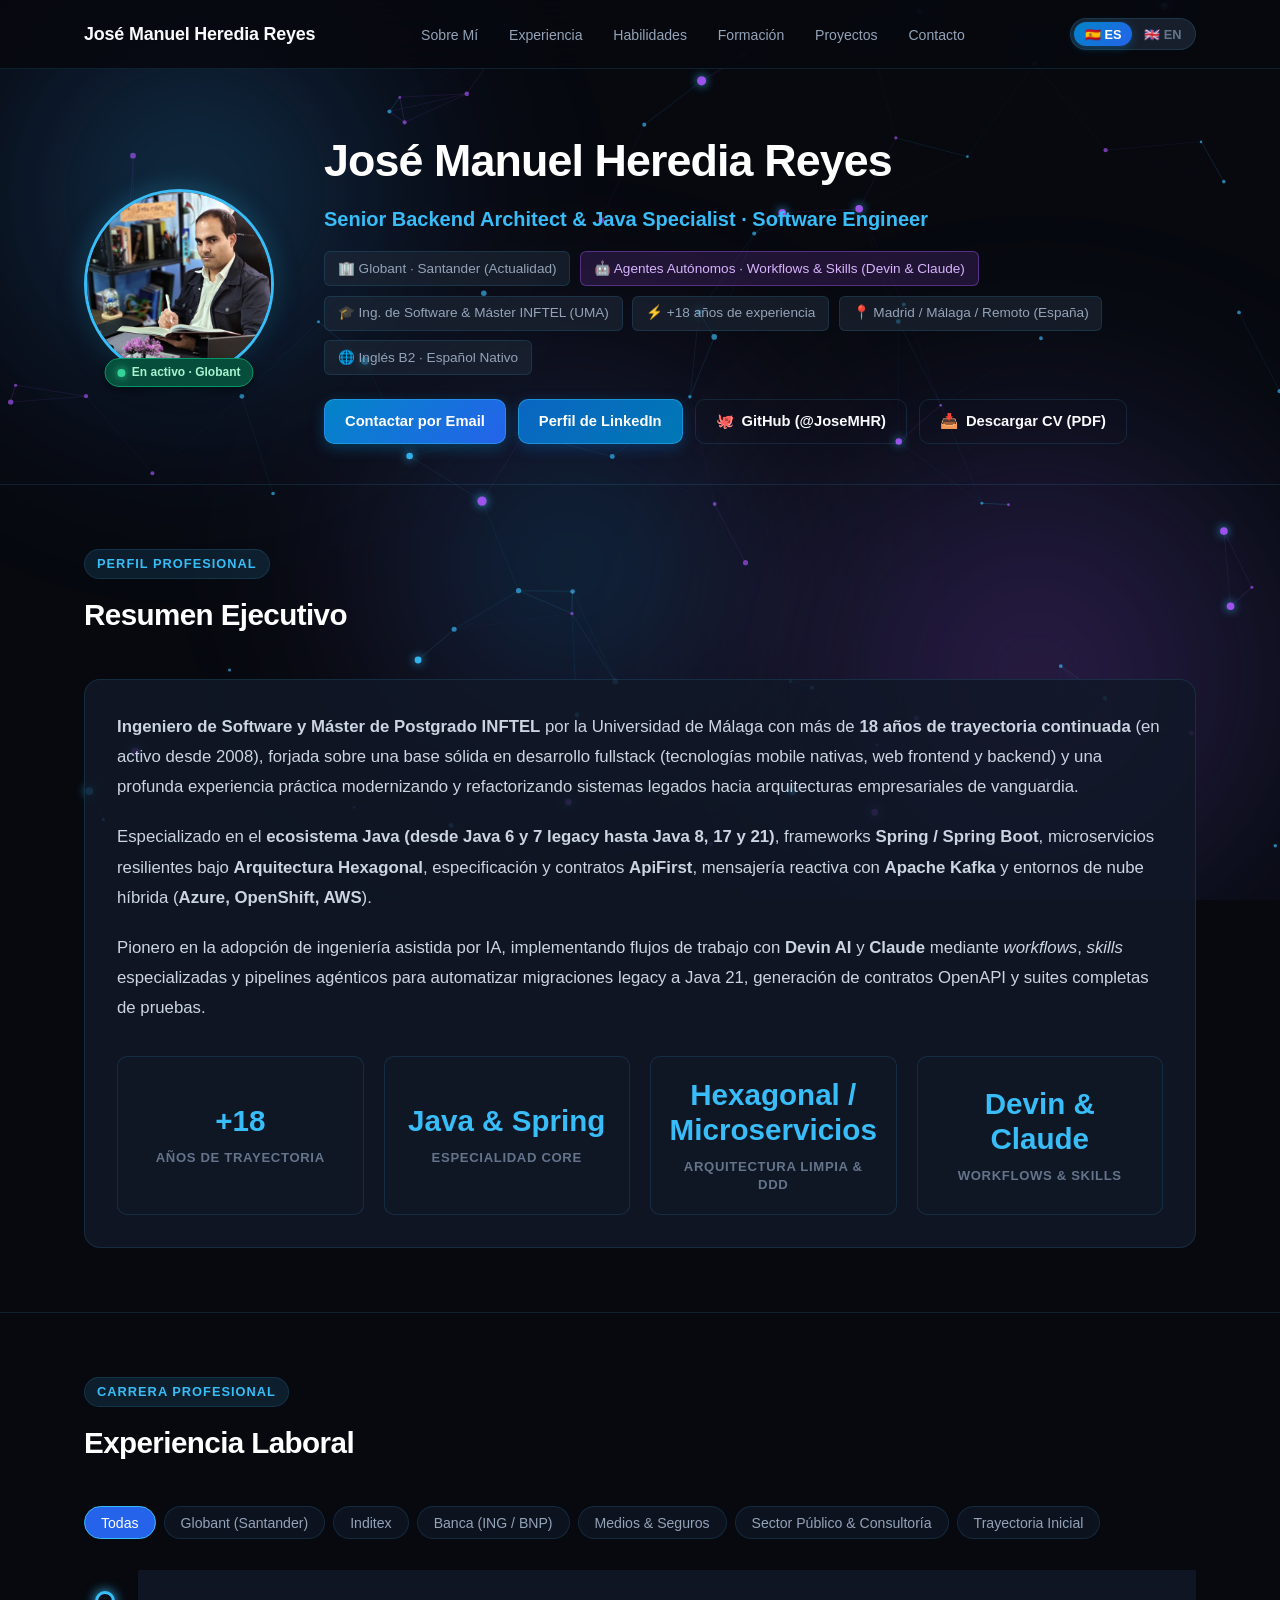
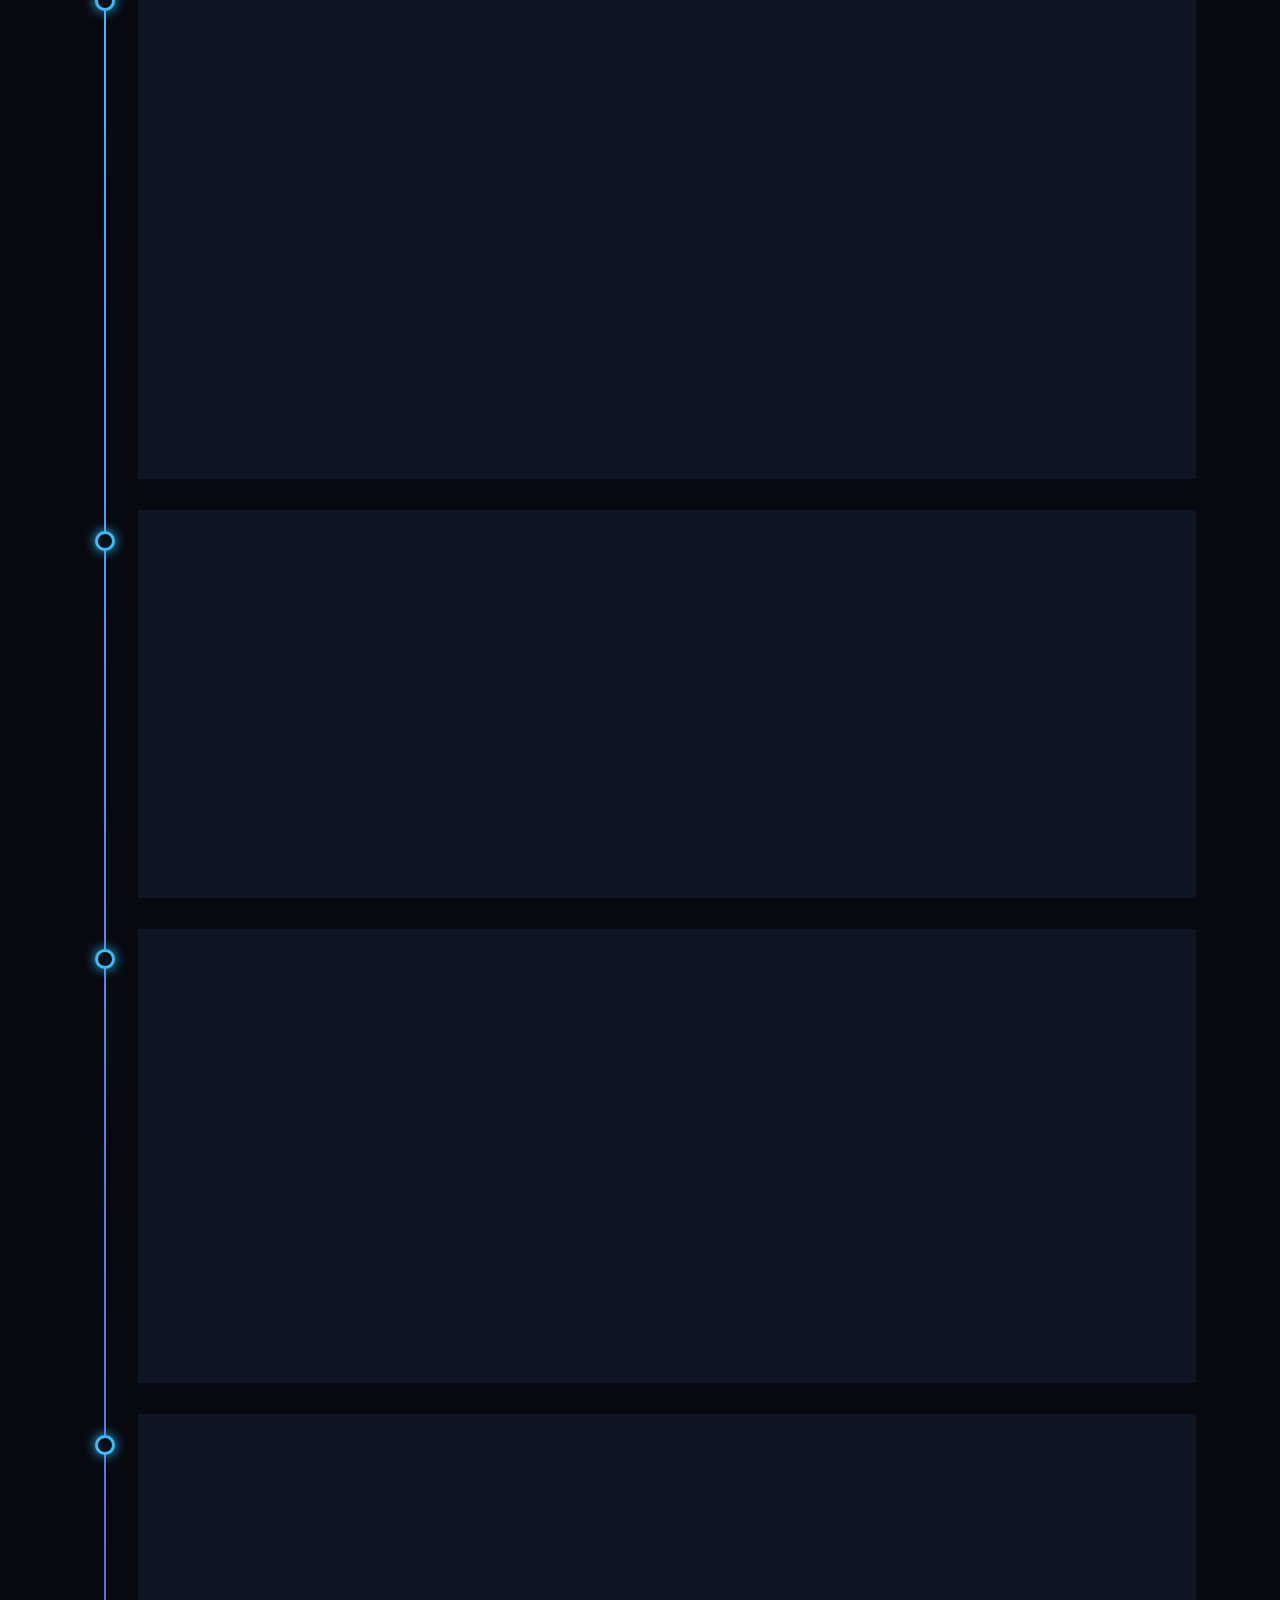
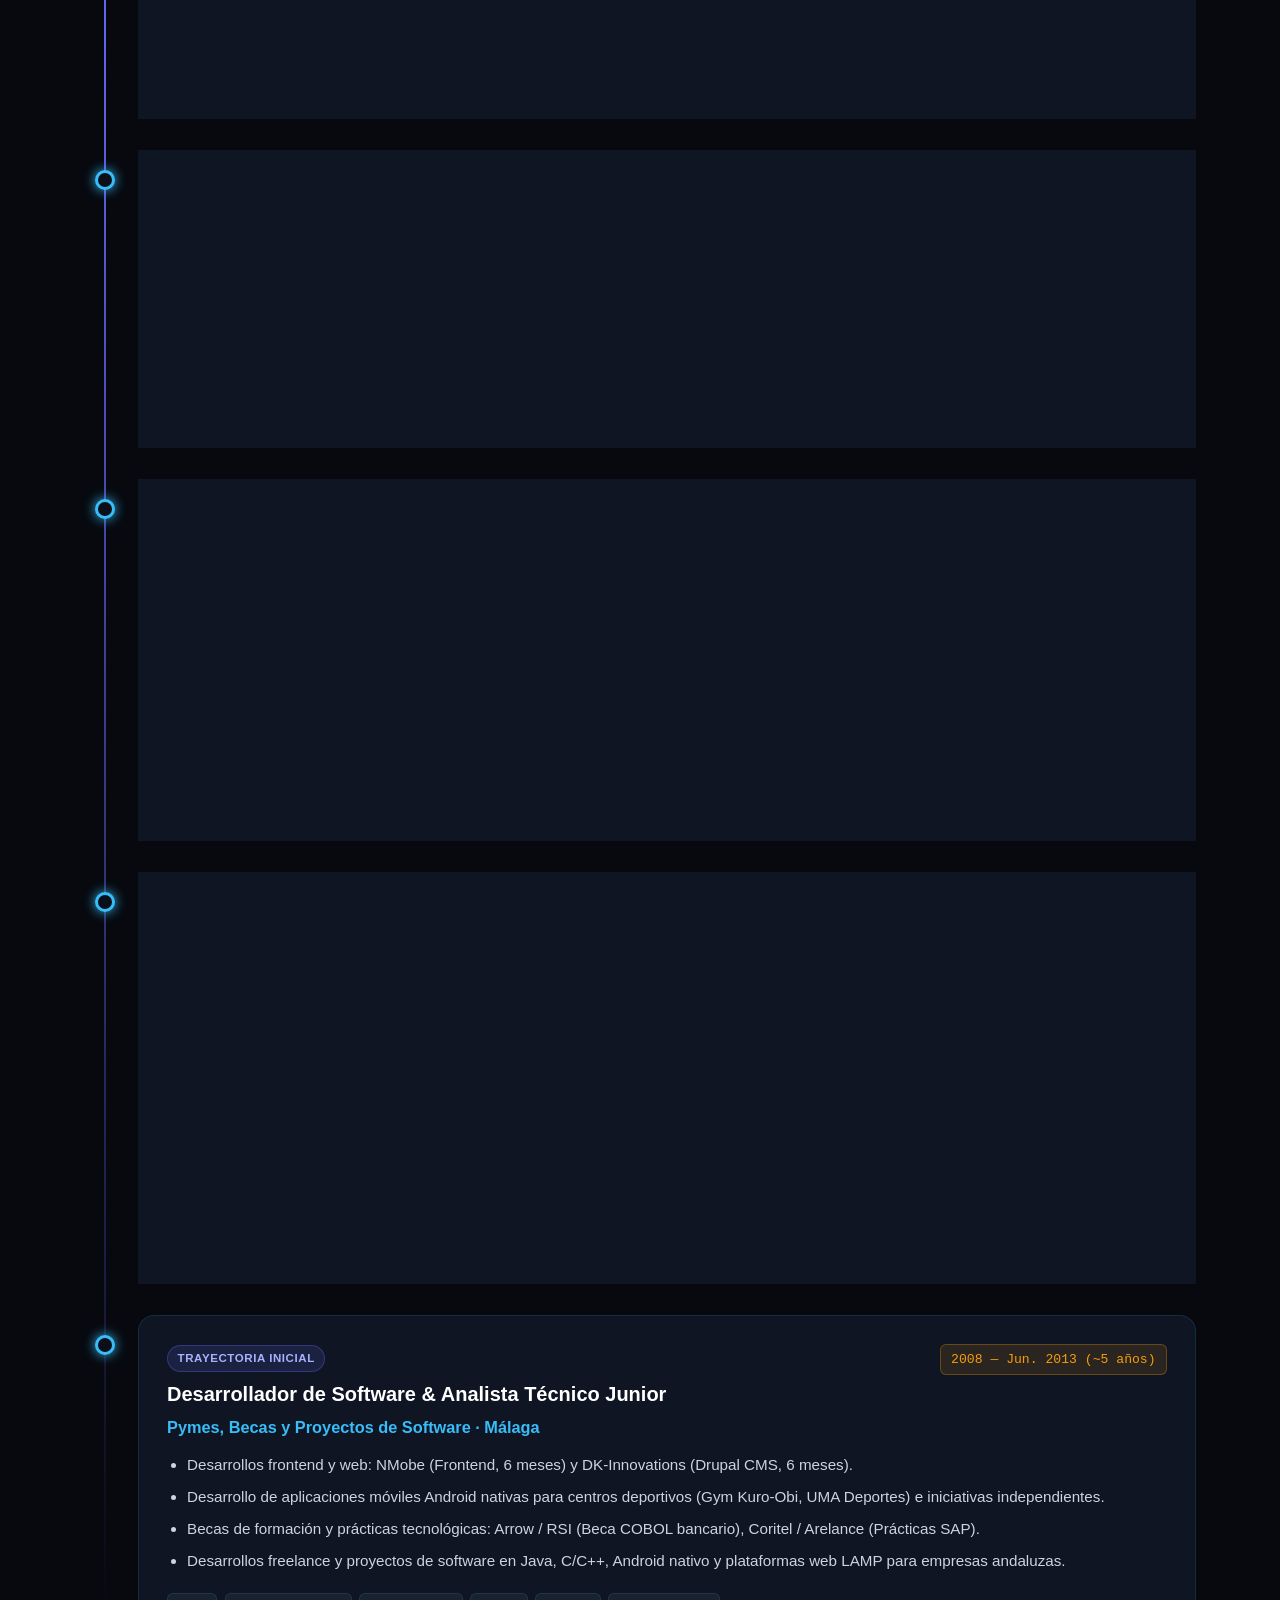
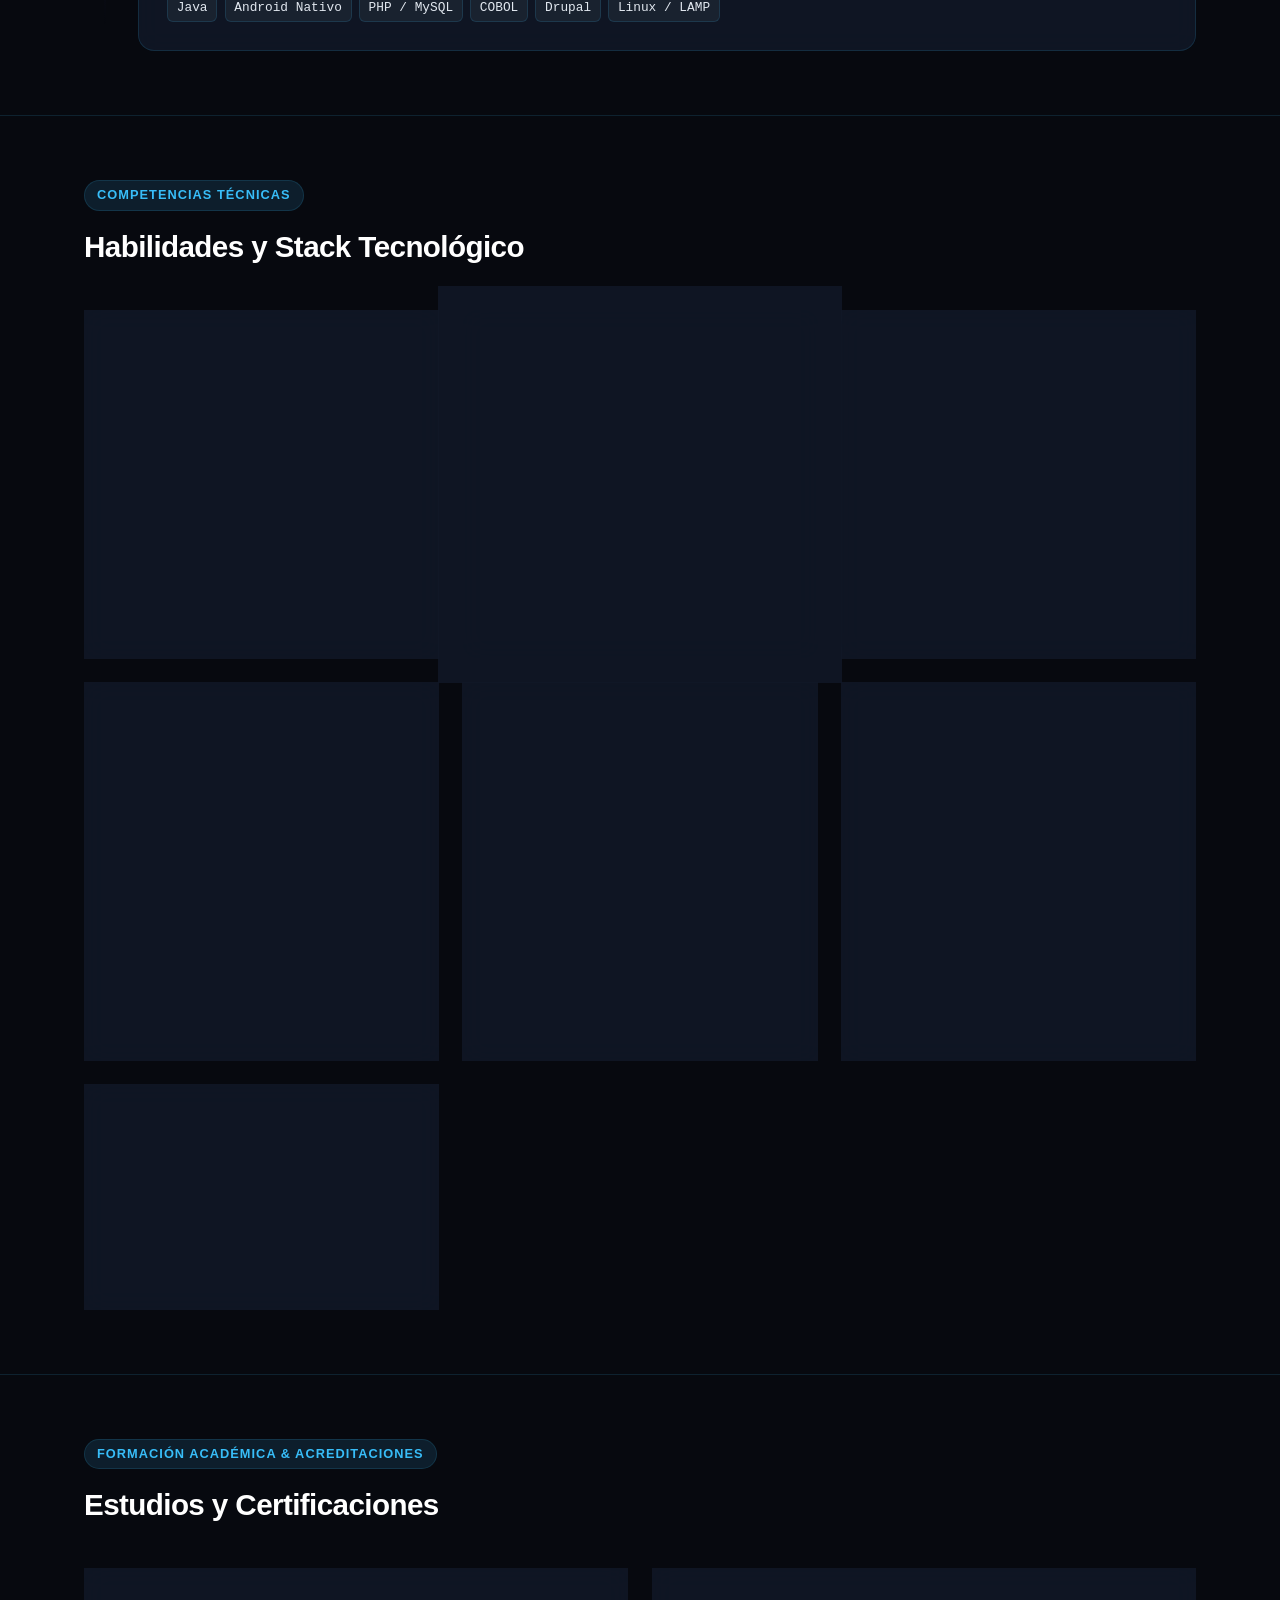
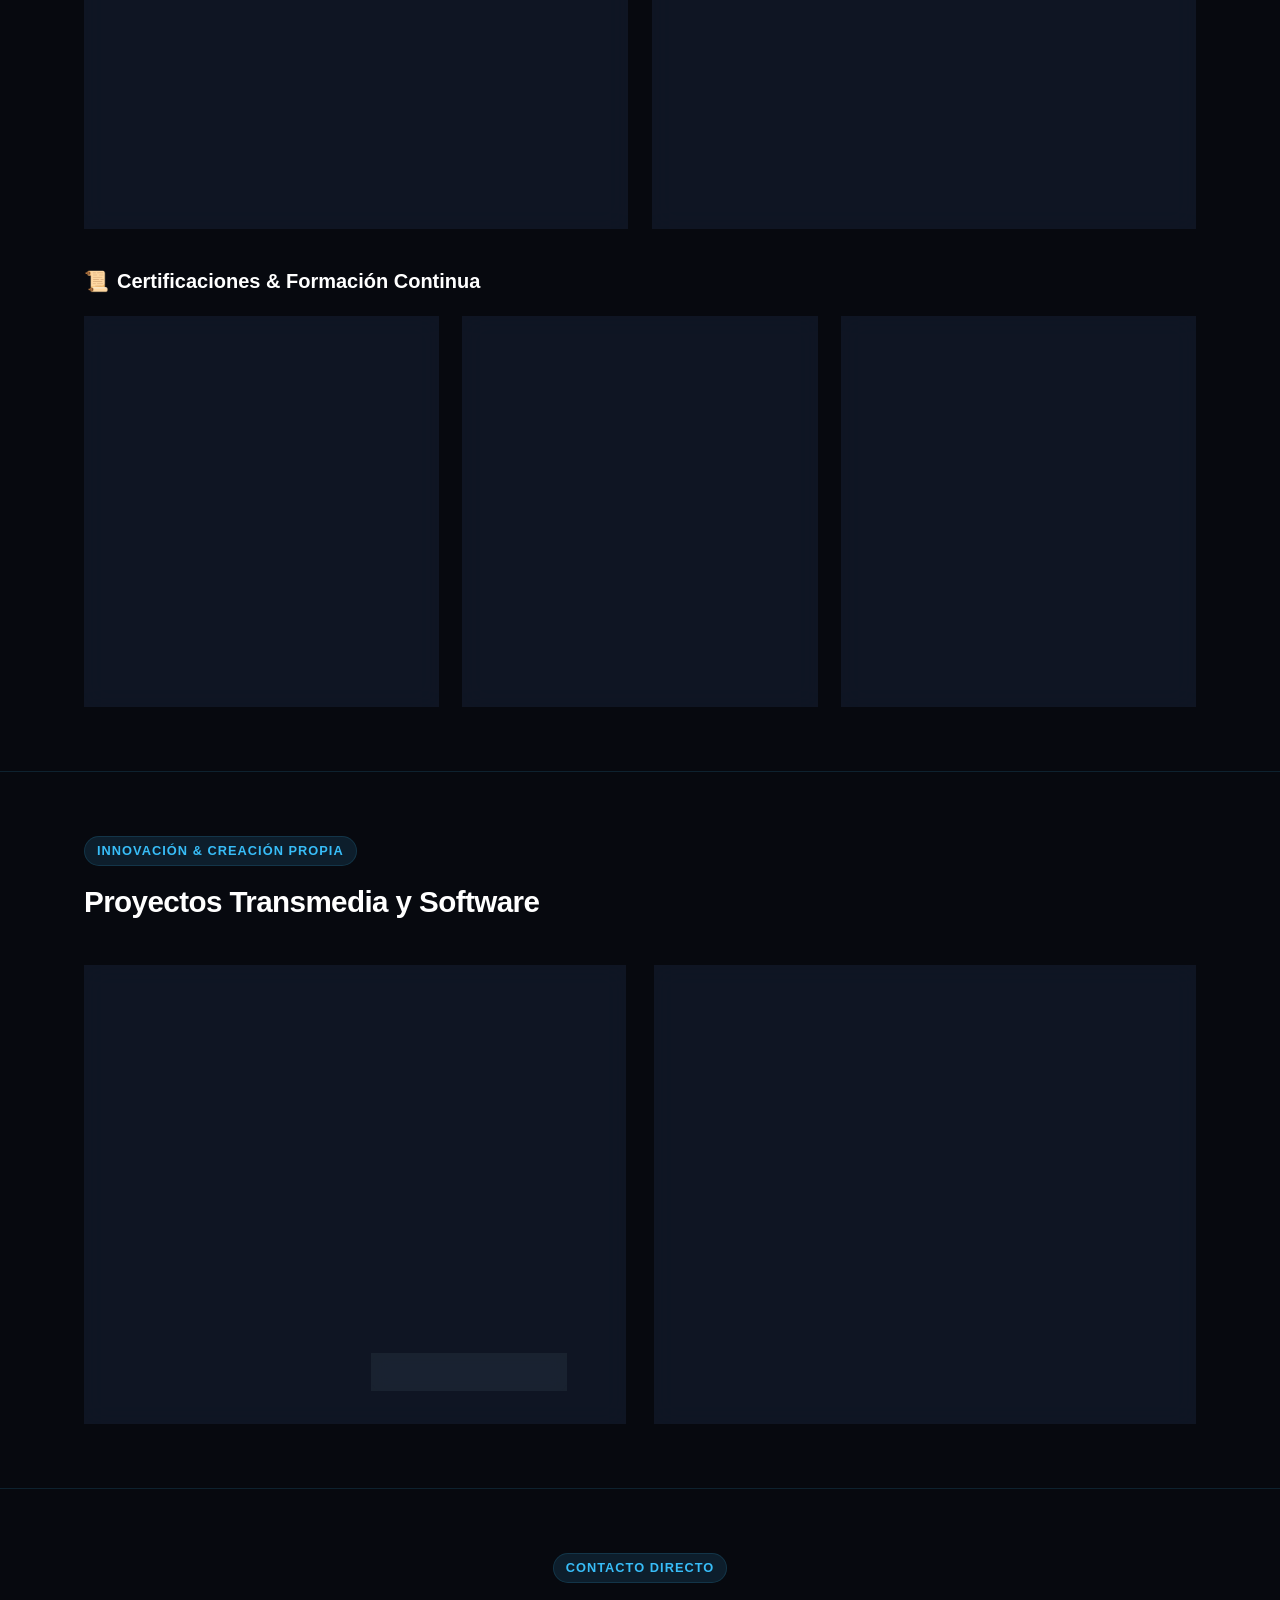
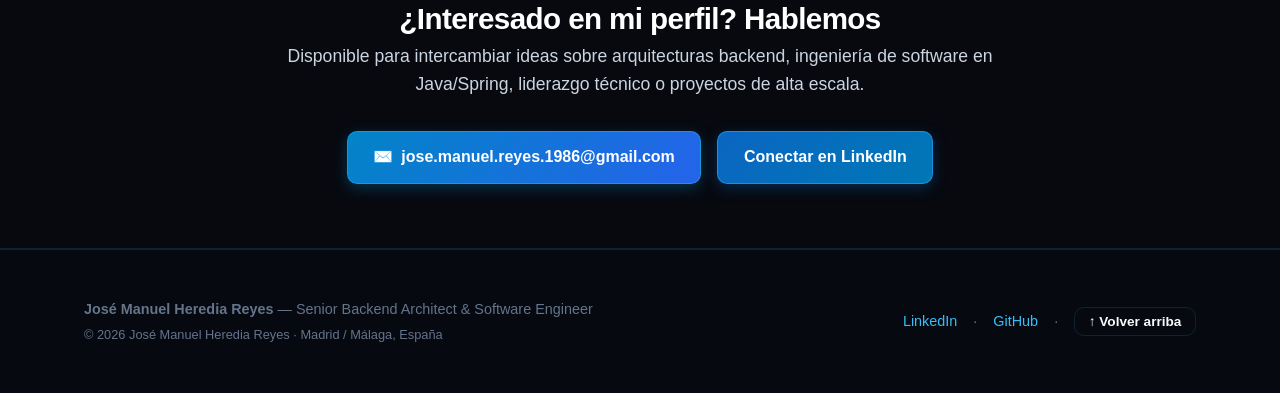
==== index.html @ 9045865e "Remove estimated operation and traffic figures across CV and web" ====
<!DOCTYPE html>
<html lang="es">
<head>
  <meta charset="UTF-8">
  <meta name="viewport" content="width=device-width, initial-scale=1.0">
  <title>José Manuel Heredia Reyes — Senior Backend Architect & Java Specialist · Software Engineer</title>
  <meta name="description" content="Curriculum Vitae y Trayectoria Profesional de José Manuel Heredia Reyes. Ingeniero de Software y Máster INFTEL. Analista de Arquitecturas Java, Spring Boot, Microservicios, Cloud e Ingeniería Agéntica con IA (Devin, Claude) en Globant, Santander, Inditex, Sopra Steria e ING.">
  <meta name="author" content="José Manuel Heredia Reyes">
  <link rel="stylesheet" href="styles.css">
  <link rel="icon" type="image/jpeg" href="assets/img/avatar.jpg">
</head>
<body>

  <!-- Ambient Moving Aurora Glows -->
  <div class="ambient-glow-wrapper" aria-hidden="true">
    <div class="glow-orb orb-1"></div>
    <div class="glow-orb orb-2"></div>
    <div class="glow-orb orb-3"></div>
  </div>

  <!-- Dynamic Constellation Canvas -->
  <canvas id="bg-canvas"></canvas>

  <!-- Header / Navigation -->
  <header class="header">
    <div class="container nav-container">
      <a href="#inicio" class="brand" title="José Manuel Heredia Reyes — Volver al inicio">
        <span>José Manuel Heredia Reyes</span>
      </a>

      <ul class="nav-menu">
        <li><a href="#resumen" class="nav-link" id="nav-about">Sobre Mí</a></li>
        <li><a href="#experiencia" class="nav-link" id="nav-experience">Experiencia</a></li>
        <li><a href="#habilidades" class="nav-link" id="nav-skills">Habilidades</a></li>
        <li><a href="#educacion" class="nav-link" id="nav-education">Formación</a></li>
        <li><a href="#proyectos" class="nav-link" id="nav-projects">Proyectos</a></li>
        <li><a href="#contacto" class="nav-link" id="nav-contact">Contacto</a></li>
      </ul>

      <div class="nav-cta">
        <div class="lang-switcher">
          <button class="lang-btn active" data-lang="es" onclick="setLanguage('es')">🇪🇸 ES</button>
          <button class="lang-btn" data-lang="en" onclick="setLanguage('en')">🇬🇧 EN</button>
        </div>
      </div>
    </div>
  </header>

  <!-- Hero Section -->
  <section class="hero" id="inicio">
    <div class="container">
      <div class="hero-grid">
        <div class="hero-avatar-wrapper">
          <img src="assets/img/avatar.jpg" alt="José Manuel Heredia Reyes" class="hero-avatar">
          <div class="status-indicator">
            <span class="status-dot"></span>
            <span id="hero-status">En activo · Globant</span>
          </div>
        </div>

        <div>
          <h1 class="hero-title">José Manuel Heredia Reyes</h1>
          <div class="hero-subtitle" id="hero-role">Senior Backend Architect & Java Specialist · Software Engineer</div>
          
          <div class="hero-pills">
            <span class="hero-pill" id="pill-company">🏢 Globant · Santander (Actualidad)</span>
            <span class="hero-pill hero-pill-ai" id="pill-ai">🤖 Agentes Autónomos · Workflows & Skills (Devin & Claude)</span>
            <span class="hero-pill" id="pill-edu">🎓 Ing. de Software & Máster INFTEL (UMA)</span>
            <span class="hero-pill" id="pill-exp">⚡ +<span class="dyn-exp">18</span> años de experiencia</span>
            <span class="hero-pill" id="pill-location">📍 Madrid / Málaga / Remoto (España)</span>
            <span class="hero-pill" id="pill-lang">🌐 Inglés B2 · Español Nativo</span>
          </div>

          <div class="hero-actions">
            <a href="mailto:jose.manuel.reyes.1986@gmail.com" class="btn btn-primary" id="btn-hero-email">
              <span>✉️</span> Contactar por Email
            </a>
            <a href="https://www.linkedin.com/in/josemhr/" target="_blank" rel="noopener" class="btn btn-linkedin" id="btn-hero-linkedin">
              <span>💼</span> Perfil de LinkedIn
            </a>
            <a href="https://github.com/JoseMHR" target="_blank" rel="noopener" class="btn btn-outline" id="btn-hero-github">
              <span>🐙</span> GitHub (@JoseMHR)
            </a>
            <a href="assets/docs/CV_Jose_Manuel_Heredia_Reyes.pdf" download="CV_Jose_Manuel_Heredia_Reyes.pdf" target="_blank" class="btn btn-outline" id="btn-hero-print">
              <span>📥</span> Descargar CV (PDF)
            </a>
          </div>
        </div>
      </div>
    </div>
  </section>

  <main>
    <!-- Executive Summary -->
    <section class="section" id="resumen">
      <div class="container">
        <div class="section-header">
          <div class="section-tag" id="summary-tag">Perfil Profesional</div>
          <h2 class="section-title" id="summary-title">Resumen Ejecutivo</h2>
        </div>

        <div class="summary-card">
          <p id="summary-p1">
            <strong>Ingeniero de Software y Máster de Postgrado INFTEL</strong> por la Universidad de Málaga con más de <strong><span class="dyn-exp">18</span> años de trayectoria continuada</strong> (en activo desde 2008), forjada sobre una base sólida en desarrollo fullstack (tecnologías mobile nativas, web frontend y backend) y una profunda experiencia práctica modernizando y refactorizando sistemas legados hacia arquitecturas empresariales de vanguardia.
          </p>
          <p id="summary-p2">
            Especializado en el <strong>ecosistema Java (desde Java 6 y 7 legacy hasta Java 8, 17 y 21)</strong>, frameworks <strong>Spring / Spring Boot</strong>, microservicios resilientes bajo <strong>Arquitectura Hexagonal</strong>, especificación y contratos <strong>ApiFirst</strong>, mensajería reactiva con <strong>Apache Kafka</strong> y entornos de nube híbrida (<strong>Azure, OpenShift, AWS</strong>).
          </p>
          <p id="summary-p3">
            Pionero en la adopción de ingeniería asistida por IA, implementando flujos de trabajo con <strong>Devin AI</strong> y <strong>Claude</strong> mediante <em>workflows</em>, <em>skills</em> especializadas y pipelines agénticos para automatizar migraciones legacy a Java 21, generación de contratos OpenAPI y suites completas de pruebas.
          </p>

          <div class="metrics-grid">
            <div class="metric-card">
              <span class="metric-number" id="metric-exp-val">+<span class="dyn-exp">18</span></span>
              <span class="metric-label" id="metric-exp-lbl">Años de Trayectoria</span>
            </div>
            <div class="metric-card">
              <span class="metric-number" id="metric-core-val">Java & Spring</span>
              <span class="metric-label" id="metric-core-lbl">Especialidad Core</span>
            </div>
            <div class="metric-card">
              <span class="metric-number" id="metric-arch-val">Hexagonal / Microservicios</span>
              <span class="metric-label" id="metric-arch-lbl">Arquitectura Limpia & DDD</span>
            </div>
            <div class="metric-card">
              <span class="metric-number" id="metric-ai-val">Devin & Claude</span>
              <span class="metric-label" id="metric-ai-lbl">Workflows & Skills</span>
            </div>
          </div>
        </div>
      </div>
    </section>

    <!-- Professional Experience Timeline -->
    <section class="section" id="experiencia">
      <div class="container">
        <div class="section-header">
          <div class="section-tag" id="timeline-tag">Carrera Profesional</div>
          <h2 class="section-title" id="timeline-title">Experiencia Laboral</h2>
        </div>

        <div class="timeline-filters">
          <button class="filter-btn active" onclick="filterTimeline('all', this)" id="filter-all">Todas</button>
          <button class="filter-btn" onclick="filterTimeline('globant', this)" id="filter-globant">Globant (Santander)</button>
          <button class="filter-btn" onclick="filterTimeline('inditex', this)" id="filter-inditex">Inditex</button>
          <button class="filter-btn" onclick="filterTimeline('banca', this)" id="filter-banca">Banca (ING / BNP)</button>
          <button class="filter-btn" onclick="filterTimeline('medios', this)" id="filter-medios">Medios & Seguros</button>
          <button class="filter-btn" onclick="filterTimeline('publico', this)" id="filter-publico">Sector Público & Consultoría</button>
          <button class="filter-btn" onclick="filterTimeline('inicial', this)" id="filter-inicial">Trayectoria Inicial</button>
        </div>

        <div class="timeline">
          <!-- 1. Globant -->
          <div class="timeline-item" data-category="globant">
            <div class="timeline-marker"></div>
            <div class="timeline-card">
              <div class="timeline-header">
                <div>
                  <span class="timeline-badge badge-ai">Actualidad · Core Backend & AI</span>
                  <h3 class="role-title" id="globant-role">Software Application Analyst en Santander — Core Backend Architecture & AI Engineering</h3>
                  <div class="company-name" id="globant-company">Globant · Jornada completa · Remoto</div>
                </div>
                <div class="timeline-date" id="globant-date">Ene. 2025 — Actualidad</div>
              </div>
              <ul class="role-bullets">
                <li id="globant-b1"><strong>Arquitectura Core Santander:</strong> Diseño e ingeniería de soluciones base estandarizadas, robustas y escalables para despliegue multientidad internacional en Banco Santander.</li>
                <li id="globant-b2"><strong>Automatización con Agentes IA:</strong> Integración de flujos de desarrollo con agentes autónomos (<strong>Devin AI, Claude</strong>), diseñando <em>workflows</em> personalizados y <em>skills</em> modulares para automatizar migraciones a Java 21, scaffolding OpenAPI/ApiFirst, suites de tests y pre-code review con máxima gobernanza.</li>
                <li id="globant-b3"><strong>Gobernanza enterprise y patrones de resiliencia:</strong> Definición de directrices de desarrollo, especificación y gobierno de contratos bajo enfoque <strong>ApiFirst</strong>, patrones de resiliencia en microservicios cloud y alineamiento con equipos internacionales para la gobernanza del código y buenas prácticas de ingeniería de software.</li>
              </ul>
              <div class="tech-tags">
                <span class="tech-tag tech-tag-ai">Devin AI</span>
                <span class="tech-tag tech-tag-ai">Claude Agents</span>
                <span class="tech-tag tech-tag-ai">Agentic Workflows</span>
                <span class="tech-tag tech-tag-ai">Skills & Pipelines</span>
                <span class="tech-tag">Java 21</span>
                <span class="tech-tag">Spring Boot</span>
                <span class="tech-tag">Arquitectura Core</span>
                <span class="tech-tag">Arquitectura Hexagonal</span>
                <span class="tech-tag">ApiFirst</span>
                <span class="tech-tag">Apache Kafka</span>
                <span class="tech-tag">Cloud Architecture</span>
              </div>
            </div>
          </div>

          <!-- 2. Inditex (Plexus Tech) -->
          <div class="timeline-item" data-category="inditex">
            <div class="timeline-marker"></div>
            <div class="timeline-card">
              <div class="timeline-header">
                <div>
                  <span class="timeline-badge badge-accent">Retail & E-Commerce</span>
                  <h3 class="role-title" id="inditex-role">Desarrollador Senior Backend en Inditex</h3>
                  <div class="company-name" id="inditex-company">Plexus Tech · Jornada completa · Remoto</div>
                </div>
                <div class="timeline-date" id="inditex-date">Ene. 2023 — Ene. 2025 (2 años)</div>
              </div>
              <ul class="role-bullets">
                <li id="inditex-b1">Análisis y desarrollo integral de microservicios backend desde la toma de requisitos hasta su subida a producción en plataformas corporativas de Inditex.</li>
                <li id="inditex-b2"><strong>Arquitectura Hexagonal & ApiFirst:</strong> Desarrollo y modernización de servicios backend en Java 17 bajo principios DDD, contratos OpenAPI y alta disponibilidad.</li>
                <li id="inditex-b3">Gestión de guardias críticas de alta disponibilidad y soporte continuo para picos de tráfico en eventos masivos de retail.</li>
                <li id="inditex-b4">Implementación de pipelines de integración y entrega continua (CI/CD) con SonarQube, GitHub Actions, OpenShift y Azure.</li>
              </ul>
              <div class="tech-tags">
                <span class="tech-tag">Java 17</span>
                <span class="tech-tag">Spring Boot</span>
                <span class="tech-tag">Arquitectura Hexagonal</span>
                <span class="tech-tag">ApiFirst / OpenAPI</span>
                <span class="tech-tag">Azure</span>
                <span class="tech-tag">OpenShift</span>
                <span class="tech-tag">Kafka</span>
                <span class="tech-tag">Redis</span>
              </div>
            </div>
          </div>

          <!-- 3. Sopra Steria (BNP Paribas & ING) -->
          <div class="timeline-item" data-category="banca">
            <div class="timeline-marker"></div>
            <div class="timeline-card">
              <div class="timeline-header">
                <div>
                  <span class="timeline-badge badge-primary">Banca Internacional</span>
                  <h3 class="role-title" id="banca-role">Analista de Desarrollo Senior en BNP Paribas e ING Bank</h3>
                  <div class="company-name" id="banca-company">Sopra Steria · Madrid / Remoto</div>
                </div>
                <div class="timeline-date" id="banca-date">Ene. 2020 — Ene. 2023 (3 años)</div>
              </div>
              <div style="margin-bottom: 0.75rem;">
                <h4 style="margin: 0.75rem 0 0.25rem; color: #93c5fd; font-size: 0.95rem;" id="bnp-title">BNP Paribas / Cetelem (Sept. 2021 — Ene. 2023 · 1 año 5 meses):</h4>
                <ul class="role-bullets">
                  <li id="bnp-b1">Análisis, diseño e implementación de middleware financiero y servicios de crédito de alta concurrencia.</li>
                  <li id="bnp-b2">Desarrollo de módulos bancarios con Java 8, Spring Boot, bases de datos Oracle SQL y frontends Angular/JS.</li>
                  <li id="bnp-b3">Gestión de despliegues automatizados mediante Jenkins y metodologías GitFlow.</li>
                </ul>
                <h4 style="margin: 0.75rem 0 0.25rem; color: #93c5fd; font-size: 0.95rem;" id="ing-title">ING Bank (Ene. 2020 — Sept. 2021 · 1 año 9 meses):</h4>
                <ul class="role-bullets">
                  <li id="ing-b1">Desarrollo de microservicios middleware en Java bajo <strong>Arquitectura Hexagonal</strong> para sistemas bancarios transaccionales.</li>
                  <li id="ing-b2">Optimización de consultas y persistencia con MyBatis y despliegues en infraestructura Azure.</li>
                </ul>
              </div>
              <div class="tech-tags">
                <span class="tech-tag">Java 8/11</span>
                <span class="tech-tag">Spring Boot</span>
                <span class="tech-tag">Arquitectura Hexagonal</span>
                <span class="tech-tag">Oracle SQL</span>
                <span class="tech-tag">MyBatis</span>
                <span class="tech-tag">Azure</span>
                <span class="tech-tag">Angular</span>
                <span class="tech-tag">Jenkins CI/CD</span>
              </div>
            </div>
          </div>

          <!-- 4. A.M.A. Seguros -->
          <div class="timeline-item" data-category="medios">
            <div class="timeline-marker"></div>
            <div class="timeline-card">
              <div class="timeline-header">
                <div>
                  <span class="timeline-badge badge-secondary">Sector Asegurador</span>
                  <h3 class="role-title" id="ama-role">Analista Desarrollador en A.M.A. Seguros</h3>
                  <div class="company-name" id="ama-company">A.M.A. Seguros · Madrid</div>
                </div>
                <div class="timeline-date" id="ama-date">Nov. 2018 — Ene. 2020 (1 año 3 meses)</div>
              </div>
              <ul class="role-bullets">
                <li id="ama-b1">Análisis y desarrollo integral de aplicaciones corporativas aseguradoras utilizando Vaadin 8, MyBatis, Java 8 y Spring Boot.</li>
                <li id="ama-b2">Responsabilidad integral del ciclo de vida del software: diseño, desarrollo, pruebas, optimización y puesta en producción.</li>
                <li id="ama-b3">Optimización y refactorización de rendimiento de aplicaciones existentes sobre JBoss, Tomcat, DB2 y MySQL.</li>
              </ul>
              <div class="tech-tags">
                <span class="tech-tag">Java 8</span>
                <span class="tech-tag">Spring Boot</span>
                <span class="tech-tag">Vaadin 8</span>
                <span class="tech-tag">MyBatis</span>
                <span class="tech-tag">IBM DB2</span>
                <span class="tech-tag">MySQL</span>
                <span class="tech-tag">JBoss / Tomcat</span>
              </div>
            </div>
          </div>

          <!-- 5. atSistemas / Atresmedia -->
          <div class="timeline-item" data-category="medios">
            <div class="timeline-marker"></div>
            <div class="timeline-card">
              <div class="timeline-header">
                <div>
                  <span class="timeline-badge badge-secondary">Medios & Broadcast</span>
                  <h3 class="role-title" id="a3media-role">Analista de Programación en Atresmedia</h3>
                  <div class="company-name" id="a3media-company">atSistemas · Madrid</div>
                </div>
                <div class="timeline-date" id="a3media-date">Nov. 2017 — Nov. 2018 (1 año)</div>
              </div>
              <ul class="role-bullets">
                <li id="a3media-b1">Análisis y desarrollo integral de aplicaciones y microservicios con Spring Boot y Java GWT, abarcando todo el ciclo de vida del proyecto.</li>
                <li id="a3media-b2">Implementación de arquitecturas cloud en Amazon Web Services (AWS), despliegues con Jenkins, servidores WebLogic y persistencia con MongoDB, Hibernate y SQL.</li>
              </ul>
              <div class="tech-tags">
                <span class="tech-tag">Java 7/8</span>
                <span class="tech-tag">Spring Boot</span>
                <span class="tech-tag">GWT</span>
                <span class="tech-tag">Microservicios</span>
                <span class="tech-tag">AWS</span>
                <span class="tech-tag">MongoDB</span>
                <span class="tech-tag">Hibernate</span>
                <span class="tech-tag">WebLogic</span>
                <span class="tech-tag">Jenkins</span>
              </div>
            </div>
          </div>

          <!-- 6. RTVE (Corporación RTVE vía Everis Spain) -->
          <div class="timeline-item" data-category="medios">
            <div class="timeline-marker"></div>
            <div class="timeline-card">
              <div class="timeline-header">
                <div>
                  <span class="timeline-badge badge-accent">Televisión Pública RTVE</span>
                  <h3 class="role-title" id="rtve-role">Analista Desarrollador & Scrum Master en RTVE</h3>
                  <div class="company-name" id="rtve-company">Everis Spain / 80 Soluciones · Pozuelo de Alarcón, Madrid</div>
                </div>
                <div class="timeline-date" id="rtve-date">Sept. 2015 — Nov. 2017 (2 años 3 meses)</div>
              </div>
              <ul class="role-bullets">
                <li id="rtve-b1">Desarrollos backend y evolutivos en Java Spring y NodeJS (migración de APIs y nuevos módulos para portales y servicios de RTVE).</li>
                <li id="rtve-b2">Desarrollo de múltiples infografías interactivas y mapas de datos de gran cobertura nacional e internacional (Eurovisión, Lotería de Navidad, Premios Óscar, Juegos Olímpicos).</li>
                <li id="rtve-b3">Mantenimiento y gestión integral de despliegues de proyectos corporativos de RTVE (Spring, NodeJS, ElasticSearch, Oracle SQL).</li>
                <li id="rtve-b4">Formador técnico y rol de Scrum Master para el nuevo equipo junior de desarrollo y mantenimiento.</li>
              </ul>
              <div class="tech-tags">
                <span class="tech-tag">Scrum Master</span>
                <span class="tech-tag">Java 6 y 7</span>
                <span class="tech-tag">Spring</span>
                <span class="tech-tag">NodeJS</span>
                <span class="tech-tag">ElasticSearch</span>
                <span class="tech-tag">Hibernate</span>
                <span class="tech-tag">Oracle SQL</span>
                <span class="tech-tag">Jenkins CI/CD</span>
                <span class="tech-tag">Git / SVN</span>
              </div>
            </div>
          </div>

          <!-- 7. Málaga - Obras y Servicios -->
          <div class="timeline-item" data-category="publico">
            <div class="timeline-marker"></div>
            <div class="timeline-card">
              <div class="timeline-header">
                <div>
                  <span class="timeline-badge badge-primary">Sector Público & Consultoría</span>
                  <h3 class="role-title" id="malaga-role">Ingeniero de Software en Sector Público y Consultoría</h3>
                  <div class="company-name" id="malaga-company">Ayto. de Málaga, UMA, Ingenia e Intendia · Málaga</div>
                </div>
                <div class="timeline-date" id="malaga-date">Jun. 2013 — Sept. 2015 (2 años 4 meses)</div>
              </div>
              <ul class="role-bullets">
                <li id="malaga-b1"><strong>Ingenia (Jun. 2015 — Sept. 2015):</strong> Desarrollo frontend de aplicación web corporativa con JavaScript y Drupal-PHP para entidad bancaria suiza.</li>
                <li id="malaga-b2"><strong>Ayuntamiento de Málaga (Nov. 2014 — Jun. 2015):</strong> Scrum Master coordinando equipo de 4 personas. Análisis de requisitos y desarrollo desde cero de aplicaciones en Java y Spring para la gestión de licitaciones municipales.</li>
                <li id="malaga-b3"><strong>Universidad de Málaga (Feb. 2014 — Dic. 2014):</strong> Desarrollo desde cero de aplicación móvil Android nativa y plataforma web en Java para la gestión académica de profesorado y estudiantes.</li>
                <li id="malaga-b4"><strong>Intendia (Jun. 2013 — Feb. 2014):</strong> Mantenimiento y evolutivos en Java con GWT y GWTP para plataforma de geolocalización de flotas de vehículos. Desarrollo móvil híbrido en PhoneGap para iOS y Android.</li>
              </ul>
              <div class="tech-tags">
                <span class="tech-tag">Java</span>
                <span class="tech-tag">Spring</span>
                <span class="tech-tag">Android Nativo</span>
                <span class="tech-tag">GWT / GWTP</span>
                <span class="tech-tag">Drupal / PHP</span>
                <span class="tech-tag">Scrum Master</span>
                <span class="tech-tag">PhoneGap</span>
                <span class="tech-tag">MySQL</span>
              </div>
            </div>
          </div>

          <!-- 8. Trayectoria Inicial -->
          <div class="timeline-item" data-category="inicial">
            <div class="timeline-marker"></div>
            <div class="timeline-card">
              <div class="timeline-header">
                <div>
                  <span class="timeline-badge badge-secondary">Trayectoria Inicial</span>
                  <h3 class="role-title" id="early-role">Desarrollador de Software & Analista Técnico Junior</h3>
                  <div class="company-name" id="early-company">Pymes, Becas y Proyectos de Software · Málaga</div>
                </div>
                <div class="timeline-date" id="early-date">2008 — Jun. 2013 (~5 años)</div>
              </div>
              <ul class="role-bullets">
                <li id="early-b1">Desarrollos frontend y web: NMobe (Frontend, 6 meses), DK-Innovations (CMS Drupal, 6 meses).</li>
                <li id="early-b2">Desarrollo de aplicaciones móviles Android nativas para entidades deportivas (Gym Kuro-Obi, UMA Deportes) e iniciativas independientes.</li>
                <li id="early-b3">Becas de formación y prácticas tecnológicas: Arrow / RSI (Beca COBOL bancario), Coritel / Arelance (Prácticas SAP).</li>
                <li id="early-b4">Consultoría y desarrollos freelance en Java, Android nativo y plataformas web LAMP para empresas andaluzas.</li>
              </ul>
              <div class="tech-tags">
                <span class="tech-tag">Java</span>
                <span class="tech-tag">Android Nativo</span>
                <span class="tech-tag">PHP / MySQL</span>
                <span class="tech-tag">COBOL</span>
                <span class="tech-tag">Drupal</span>
                <span class="tech-tag">Linux / LAMP</span>
              </div>
            </div>
          </div>
        </div>
      </div>
    </section>

    <!-- Skills Section -->
    <section class="section" id="habilidades">
      <div class="container">
        <div class="section-header">
          <div class="section-tag" id="skills-tag">Stack Técnico & Competencias</div>
          <h2 class="section-title" id="skills-title">Habilidades y Tecnologías</h2>
        </div>

        <div class="skills-grid">
          <div class="skill-category">
            <div class="skill-cat-title" id="skill-cat-backend">🚀 Backend & Core Architecture</div>
            <div class="skill-tags">
              <span class="tech-tag">Java 6 / 7 / 8 / 17 / 21</span>
              <span class="tech-tag">Spring Boot 2 & 3</span>
              <span class="tech-tag">Spring Cloud</span>
              <span class="tech-tag">Arquitectura Hexagonal</span>
              <span class="tech-tag">Domain-Driven Design (DDD)</span>
              <span class="tech-tag">ApiFirst (OpenAPI / Swagger)</span>
              <span class="tech-tag">REST & Microservicios</span>
              <span class="tech-tag">Hibernate / JPA</span>
              <span class="tech-tag">MyBatis</span>
            </div>
          </div>

          <div class="skill-category" style="border-color: rgba(168, 85, 247, 0.4); box-shadow: 0 0 16px rgba(168, 85, 247, 0.15);">
            <div class="skill-cat-title" id="skill-cat-ai" style="color: #d8b4fe;">🤖 AI-Driven Engineering & Vanguardia Tecnológica</div>
            <div class="skill-tags">
              <span class="tech-tag tech-tag-ai">Devin AI</span>
              <span class="tech-tag tech-tag-ai">Claude (Anthropic)</span>
              <span class="tech-tag tech-tag-ai">Workflows Agénticos</span>
              <span class="tech-tag tech-tag-ai">Skills Especializadas</span>
              <span class="tech-tag tech-tag-ai">Agentes Autónomos</span>
              <span class="tech-tag tech-tag-ai">Prompt Engineering</span>
              <span class="tech-tag tech-tag-ai">Modernización Asistida por IA</span>
            </div>
          </div>

          <div class="skill-category">
            <div class="skill-cat-title" id="skill-cat-cloud">☁️ Cloud, DevOps & Streaming</div>
            <div class="skill-tags">
              <span class="tech-tag">Apache Kafka</span>
              <span class="tech-tag">Microsoft Azure</span>
              <span class="tech-tag">OpenShift</span>
              <span class="tech-tag">Amazon Web Services (AWS)</span>
              <span class="tech-tag">Docker</span>
              <span class="tech-tag">Kubernetes</span>
              <span class="tech-tag">GitHub Actions</span>
              <span class="tech-tag">Jenkins CI/CD</span>
              <span class="tech-tag">SonarQube</span>
            </div>
          </div>

          <div class="skill-category">
            <div class="skill-cat-title" id="skill-cat-data">🗄️ Bases de Datos & Caching</div>
            <div class="skill-tags">
              <span class="tech-tag">Oracle SQL / PL-SQL</span>
              <span class="tech-tag">PostgreSQL</span>
              <span class="tech-tag">MySQL</span>
              <span class="tech-tag">IBM DB2</span>
              <span class="tech-tag">ElasticSearch</span>
              <span class="tech-tag">Redis</span>
              <span class="tech-tag">Optimización de Queries</span>
            </div>
          </div>

          <div class="skill-category">
            <div class="skill-cat-title" id="skill-cat-method">👥 Liderazgo, Metodologías & QA</div>
            <div class="skill-tags">
              <span class="tech-tag">Scrum Master Certified</span>
              <span class="tech-tag">Agile / Kanban</span>
              <span class="tech-tag">Liderazgo de Equipos Técnicos</span>
              <span class="tech-tag">Code Review & Gobernanza</span>
              <span class="tech-tag">JUnit 5 / Mockito</span>
              <span class="tech-tag">Test-Driven Development (TDD)</span>
              <span class="tech-tag">Refactorización Legacy</span>
            </div>
          </div>

          <div class="skill-category">
            <div class="skill-cat-title" id="skill-cat-frontend">💻 Fullstack, Móvil & Modernización Legacy</div>
            <div class="skill-tags">
              <span class="tech-tag">Android Nativo (Java)</span>
              <span class="tech-tag">PhoneGap / Ionic</span>
              <span class="tech-tag">Angular</span>
              <span class="tech-tag">TypeScript / JavaScript</span>
              <span class="tech-tag">HTML5 & CSS3 / SCSS</span>
              <span class="tech-tag">Vaadin 7 & 8</span>
              <span class="tech-tag">GWT / GWTP</span>
              <span class="tech-tag">Drupal / PHP</span>
              <span class="tech-tag">NodeJS / Express</span>
            </div>
          </div>

          <div class="skill-category">
            <div class="skill-cat-title" id="skill-cat-languages">🌐 Idiomas & Comunicación</div>
            <div style="color: #cbd5e1; font-size: 0.95rem; line-height: 1.6;" id="skill-desc-languages">
              <p style="margin-bottom: 0.5rem;"><strong>🇪🇸 Español:</strong> Nativo (lengua materna).</p>
              <p style="margin-bottom: 0.5rem;"><strong>🇬🇧 Inglés:</strong> Competencia profesional (Nivel B2 certificado por Cambridge). Acostumbrado a entornos técnicos internacionales.</p>
            </div>
          </div>
        </div>
      </div>
    </section>

    <!-- Education & Certifications -->
    <section class="section" id="educacion">
      <div class="container">
        <div class="section-header">
          <div class="section-tag" id="edu-tag">Academia & Acreditaciones</div>
          <h2 class="section-title" id="edu-title">Formación y Certificaciones</h2>
        </div>

        <!-- 1. Títulos Universitarios Superiores -->
        <div class="edu-grid edu-grid-degrees">
          <!-- Master INFTEL -->
          <div class="edu-card">
            <div>
              <span class="edu-badge">Postgrado Máster</span>
              <h3 class="edu-title" id="master-title">Máster INFTEL en Ingeniería de Telecomunicación y Software</h3>
              <div class="edu-institution" id="master-inst">Universidad de Málaga (UMA) · 2012 — 2014</div>
              <p class="edu-desc" id="master-desc">
                Máster de postgrado de alta especialización enfocado en arquitecturas de telecomunicación avanzadas, ingeniería del software de alto rendimiento, redes distribuidas y desarrollo de servicios empresariales.
              </p>
            </div>
          </div>

          <!-- Grado / Ingeniería de Software -->
          <div class="edu-card">
            <div>
              <span class="edu-badge">Título Universitario Superior</span>
              <h3 class="edu-title" id="degree-title">Ingeniería de Software</h3>
              <div class="edu-institution" id="degree-inst">Universidad de Málaga (UMA) · 2004 — 2011</div>
              <p class="edu-desc" id="degree-desc">
                Formación universitaria integral en ingeniería del software, diseño y arquitectura de sistemas, algoritmia avanzada, estructuras de datos, concurrencia, sistemas operativos y redes telemáticas.
              </p>
            </div>
          </div>
        </div>

        <!-- 2. Certificaciones y Formación Continua (3 Cajitas Independientes) -->
        <div class="edu-certs-wrapper">
          <h3 class="edu-certs-header">
            <span>📜</span> <span id="certs-heading-text">Certificaciones & Formación Continua</span>
          </h3>

          <div class="edu-grid edu-grid-certs">
            <!-- Cert 1: Scrum Master -->
            <div class="edu-card">
              <div>
                <span class="edu-badge" style="background: rgba(16, 185, 129, 0.15); color: #34d399; border-color: rgba(16, 185, 129, 0.3);" id="scrum-badge">Metodologías Ágiles</span>
                <h3 class="edu-title" id="scrum-title">Certificación Oficial Scrum Master</h3>
                <div class="edu-institution" id="scrum-inst">European Scrum · 2017</div>
                <p class="edu-desc" id="scrum-desc">
                  Acreditación profesional oficial en gestión ágil de proyectos (Scrum, Kanban), facilitación de ceremonias, resolución de impedimentos y optimización del flujo de entrega continua en equipos de ingeniería.
                </p>
              </div>
              <div style="margin-top: 1.25rem;">
                <a href="https://www.linkedin.com/in/josemhr/details/certifications/" target="_blank" rel="noopener" class="btn btn-outline btn-sm" id="scrum-btn">Ver Credencial en LinkedIn ↗</a>
              </div>
            </div>

            <!-- Cert 2: Certificación de Inglés -->
            <div class="edu-card">
              <div>
                <span class="edu-badge" style="background: rgba(56, 189, 248, 0.15); color: #38bdf8; border-color: rgba(56, 189, 248, 0.3);" id="cambridge-badge">Competencia Lingüística</span>
                <h3 class="edu-title" id="cambridge-title">Certificación de Inglés (B2)</h3>
                <div class="edu-institution" id="cambridge-inst">University of Cambridge · ESOL Examinations</div>
                <p class="edu-desc" id="cambridge-desc">
                  Acreditación oficial internacional de nivel profesional y técnico en lengua inglesa: lectura avanzada de documentación, especificaciones de arquitectura y comunicación fluida en equipos multiculturales.
                </p>
              </div>
              <div style="margin-top: 1.25rem;">
                <a href="https://www.linkedin.com/in/josemhr/details/certifications/" target="_blank" rel="noopener" class="btn btn-outline btn-sm" id="cambridge-btn">Ver Credencial en LinkedIn ↗</a>
              </div>
            </div>

            <!-- Cert 3: +80 Cursos Técnicos -->
            <div class="edu-card">
              <div>
                <span class="edu-badge" style="background: rgba(168, 85, 247, 0.15); color: #c084fc; border-color: rgba(168, 85, 247, 0.35);" id="courses-badge">Aprendizaje Continuo</span>
                <h3 class="edu-title" id="courses-title">+80 Cursos Técnicos Certificados</h3>
                <div class="edu-institution" id="courses-inst">Udemy · Coursera · edX · OpenWebinars</div>
                <p class="edu-desc" id="courses-desc">
                  Historial continuado de más de 80 especializaciones técnicas acreditadas: microservicios avanzados, cloud (AWS, Azure), mensajería reactiva con Kafka, Java moderno (17/21) y herramientas de Inteligencia Artificial.
                </p>
              </div>
              <div style="margin-top: 1.25rem;">
                <a href="https://www.linkedin.com/in/josemhr/details/certifications/" target="_blank" rel="noopener" class="btn btn-outline btn-sm" id="courses-btn">Ver Todas en LinkedIn ↗</a>
              </div>
            </div>
          </div>
        </div>
      </div>
    </section>

    <!-- Transmedia Projects -->
    <section class="section" id="proyectos">
      <div class="container">
        <div class="section-header">
          <div class="section-tag" id="projects-tag">Innovación & Creación Propia</div>
          <h2 class="section-title" id="projects-title">Proyectos Transmedia y Software</h2>
        </div>

        <div class="projects-grid">
          <!-- TaosGameMaker -->
          <div class="project-card">
            <div>
              <div class="project-tags">
                <span class="tech-tag">Godot 4.3+</span>
                <span class="tech-tag">C# / GDScript</span>
                <span class="tech-tag">Open Source</span>
                <span class="tech-tag">Web Studio Suite</span>
              </div>
              <h3 class="project-title" id="tgm-title">Taos Game Maker Engine</h3>
              <div class="project-subtitle" id="tgm-sub">Framework Modular para Godot 4 · Creador y Lead Developer</div>
              <p class="project-desc" id="tgm-desc">
                Framework de arquitectura avanzada y herramientas de nivel profesional para Godot Engine. Diseñado para acelerar la creación de videojuegos tácticos 2D y 3D con sistemas desacoplados de combate ATB, diálogos, inventario, eventos y una suite web con más de 45 herramientas visuales.
              </p>
            </div>
            <div style="margin-top: 1.5rem; display: flex; gap: 0.75rem; flex-wrap: wrap;">
              <a href="https://josemhr.github.io/TaosGameMaker/" target="_blank" rel="noopener" class="btn btn-primary btn-sm" id="tgm-doc-btn">
                <span>🌐</span> Ver Documentación & Web ↗
              </a>
              <a href="https://github.com/JoseMHR/TaosGameMaker" target="_blank" rel="noopener" class="btn btn-secondary btn-sm">
                <span>🐙</span> Repositorio GitHub ↗
              </a>
            </div>
          </div>

          <!-- Novela Lazarus -->
          <div class="project-card">
            <div>
              <div class="project-tags">
                <span class="tech-tag">Novela Fantasía / Sci-Fi</span>
                <span class="tech-tag">Editorial Adarve (España)</span>
                <span class="tech-tag">Amazon Global</span>
                <span class="tech-tag">IP Transmedia</span>
              </div>
              <h3 class="project-title" id="lazarus-title">La Saga Lázaro (The Lazarus Saga)</h3>
              <div class="project-subtitle" id="lazarus-sub">Universo Literario de Fantasía Oscura · Autor & Creador de IP</div>
              <p class="project-desc" id="lazarus-desc">
                Obra literaria y universo de novelas publicadas en España a través de Editorial Adarve (La Leyenda de las Esferas) y mundialmente en Amazon (español e inglés) que establece las bases del universo transmedia Taos, fusionando cosmología, narrativa épica y filosofía con los videojuegos del ecosistema.
              </p>
            </div>
            <div style="margin-top: 1.5rem; display: flex; gap: 0.75rem; flex-wrap: wrap;">
              <a href="https://sites.google.com/view/the-lazarus-saga/home" target="_blank" rel="noopener" class="btn btn-primary btn-sm" id="lazarus-web-btn">
                <span>📖</span> Web Oficial del Universo ↗
              </a>
              <a href="https://www.amazon.es/dp/B0HLSQKMR1" target="_blank" rel="noopener" class="btn btn-outline btn-sm" id="lazarus-amz-es-btn">
                <span>📦</span> Amazon (ES) ↗
              </a>
              <a href="https://www.amazon.es/dp/B0HMFQVSF2" target="_blank" rel="noopener" class="btn btn-outline btn-sm" id="lazarus-amz-en-btn">
                <span>📦</span> Amazon (EN) ↗
              </a>
              <a href="https://editorial-adarve.com/entrevista-a-jose-manuel-heredia-autor-del-libro-la-leyenda-de-las-esferas/" target="_blank" rel="noopener" class="btn btn-outline btn-sm" id="lazarus-interview-btn">
                <span>🎙️</span> Entrevista Editorial Adarve ↗
              </a>
            </div>
          </div>
        </div>
      </div>
    </section>

    <!-- Contact Section -->
    <section class="section" id="contacto">
      <div class="container" style="text-align: center; max-width: 760px;">
        <div class="section-tag" id="contact-tag">Contacto Directo</div>
        <h2 class="section-title" id="contact-title">¿Interesado en mi perfil? Hablemos</h2>
        <p style="font-size: 1.1rem; color: #cbd5e1; margin-bottom: 2rem;" id="contact-desc">
          Disponible para intercambiar ideas sobre arquitecturas backend, ingeniería de software en Java/Spring, liderazgo técnico o proyectos de alta escala.
        </p>

        <div style="display: flex; gap: 1rem; justify-content: center; flex-wrap: wrap;">
          <a href="mailto:jose.manuel.reyes.1986@gmail.com" class="btn btn-primary btn-lg">
            <span>✉️</span> jose.manuel.reyes.1986@gmail.com
          </a>
          <a href="https://www.linkedin.com/in/josemhr/" target="_blank" rel="noopener" class="btn btn-linkedin btn-lg" id="btn-contact-linkedin">
            <span>💼</span> Conectar en LinkedIn
          </a>
        </div>
      </div>
    </section>
  </main>

  <!-- Footer -->
  <footer class="footer">
    <div class="container footer-content">
      <div>
        <strong>José Manuel Heredia Reyes</strong> — Senior Backend Architect & Software Engineer
        <div style="font-size: 0.8rem; margin-top: 0.25rem;" id="footer-rights">© 2026 José Manuel Heredia Reyes · Madrid / Málaga, España</div>
      </div>

      <div style="display: flex; gap: 1rem; align-items: center;">
        <a href="https://www.linkedin.com/in/josemhr/" target="_blank" rel="noopener">LinkedIn</a>
        <span>·</span>
        <a href="https://github.com/JoseMHR" target="_blank" rel="noopener">GitHub</a>
        <span>·</span>
        <button onclick="window.scrollTo({top: 0, behavior: 'smooth'})" class="btn btn-outline btn-sm" style="cursor: pointer;" id="footer-totop">
          ↑ Volver arriba
        </button>
      </div>
    </div>
  </footer>

  <!-- Application Logic (Bilingual Switcher, Dynamic Calc, Particle Canvas) -->
  <script src="app.js"></script>

</body>
</html>
---- styles.css ----
/* ==========================================================================
   José Manuel Heredia Reyes — Interactive CV & Executive Portfolio
   Ultra-modern Executive Dark Theme with Full Print Optimization
   ========================================================================== */

:root {
  --bg-primary: #0b0f19;
  --bg-secondary: #111827;
  --bg-card: rgba(17, 24, 39, 0.85);
  --bg-card-hover: rgba(31, 41, 55, 0.95);
  --border-subtle: rgba(56, 189, 248, 0.14);
  --border-accent: rgba(56, 189, 248, 0.4);
  --border-glow: rgba(56, 189, 248, 0.6);

  --accent-cyan: #38bdf8;
  --accent-blue: #2563eb;
  --accent-indigo: #6366f1;
  --accent-emerald: #10b981;
  --accent-amber: #f59e0b;
  --accent-purple: #a855f7;

  --text-primary: #f8fafc;
  --text-secondary: #94a3b8;
  --text-muted: #64748b;
  --text-white: #ffffff;

  --radius-sm: 6px;
  --radius-md: 10px;
  --radius-lg: 16px;
  --radius-xl: 24px;
  --radius-full: 9999px;

  --font-sans: 'Inter', -apple-system, BlinkMacSystemFont, 'Segoe UI', Roboto, sans-serif;
  --font-mono: 'JetBrains Mono', 'Fira Code', monospace;

  --shadow-sm: 0 2px 8px rgba(0, 0, 0, 0.35);
  --shadow-md: 0 8px 24px rgba(0, 0, 0, 0.5);
  --shadow-glow: 0 0 30px rgba(56, 189, 248, 0.18);
  --transition: all 0.25s cubic-bezier(0.16, 1, 0.3, 1);
}

/* Reset & Base */
*, *::before, *::after {
  box-sizing: border-box;
  margin: 0;
  padding: 0;
}

html {
  font-size: 16px;
  scroll-behavior: smooth;
  background-color: #07090f;
  color: var(--text-primary);
  font-family: var(--font-sans);
  line-height: 1.6;
  overflow-x: hidden;
  max-width: 100%;
}

body {
  min-height: 100vh;
  display: flex;
  flex-direction: column;
  background-color: #07090f;
  position: relative;
  overflow-x: hidden;
  max-width: 100%;
}

/* Background Dynamic Canvas & Ambient Glow */
.ambient-glow-wrapper {
  position: fixed;
  inset: 0;
  width: 100%;
  height: 100%;
  overflow: hidden;
  z-index: 0;
  pointer-events: none;
}

.glow-orb {
  position: absolute;
  border-radius: 50%;
  filter: blur(80px);
  opacity: 0.55;
  mix-blend-mode: screen;
  will-change: transform;
}

.orb-1 {
  width: 550px;
  height: 550px;
  background: radial-gradient(circle, rgba(56, 189, 248, 0.5) 0%, rgba(37, 99, 235, 0.2) 50%, transparent 75%);
  top: -80px;
  left: -80px;
  animation: floatOrb1 18s ease-in-out infinite alternate;
}

.orb-2 {
  width: 650px;
  height: 650px;
  background: radial-gradient(circle, rgba(168, 85, 247, 0.5) 0%, rgba(99, 102, 241, 0.2) 50%, transparent 75%);
  bottom: -100px;
  right: -80px;
  animation: floatOrb2 24s ease-in-out infinite alternate;
}

.orb-3 {
  width: 500px;
  height: 500px;
  background: radial-gradient(circle, rgba(14, 165, 233, 0.45) 0%, rgba(139, 92, 246, 0.2) 50%, transparent 75%);
  top: 35%;
  left: 25%;
  animation: floatOrb3 20s ease-in-out infinite alternate;
}

@keyframes floatOrb1 {
  0% { transform: translate3d(0, 0, 0) scale(1); }
  50% { transform: translate3d(200px, 130px, 0) scale(1.18); }
  100% { transform: translate3d(80px, 260px, 0) scale(0.92); }
}

@keyframes floatOrb2 {
  0% { transform: translate3d(0, 0, 0) scale(1); }
  50% { transform: translate3d(-170px, -150px, 0) scale(1.15); }
  100% { transform: translate3d(-250px, -60px, 0) scale(0.94); }
}

@keyframes floatOrb3 {
  0% { transform: translate3d(0, 0, 0) scale(0.92); }
  50% { transform: translate3d(-130px, 80px, 0) scale(1.22); }
  100% { transform: translate3d(110px, -100px, 0) scale(1); }
}

#bg-canvas {
  position: fixed;
  inset: 0;
  width: 100%;
  height: 100%;
  z-index: 1;
  pointer-events: none;
  opacity: 1;
}

/* Page Content Layering */
.hero, main, .footer {
  position: relative;
  z-index: 2;
}

a {
  color: var(--accent-cyan);
  text-decoration: none;
  transition: var(--transition);
}

a:hover {
  color: #7dd3fc;
}

/* Container */
.container {
  width: 100%;
  max-width: 1160px;
  margin: 0 auto;
  padding: 0 1.5rem;
}

/* Header & Nav */
.header {
  position: sticky;
  top: 0;
  z-index: 100;
  backdrop-filter: blur(18px);
  -webkit-backdrop-filter: blur(18px);
  background: rgba(7, 9, 15, 0.88);
  border-bottom: 1px solid var(--border-subtle);
}

.nav-container {
  display: flex;
  align-items: center;
  justify-content: space-between;
  height: 68px;
  gap: 1rem;
}

.brand {
  display: flex;
  align-items: center;
  font-size: 1.12rem;
  font-weight: 800;
  color: var(--text-primary);
  letter-spacing: -0.01em;
  white-space: nowrap;
  flex-shrink: 0;
  text-decoration: none;
}

.brand-badge {
  display: none;
}

.nav-menu {
  display: flex;
  align-items: center;
  list-style: none;
  gap: 0.5rem;
  flex-shrink: 1;
}

.nav-link {
  color: var(--text-secondary);
  font-size: 0.88rem;
  font-weight: 500;
  padding: 0.35rem 0.65rem;
  border-radius: var(--radius-full);
  transition: all 0.2s ease;
  position: relative;
  text-decoration: none;
  white-space: nowrap;
  border: 1px solid transparent;
}

.nav-link:hover {
  color: var(--text-primary);
  background: rgba(255, 255, 255, 0.06);
}

.nav-link.active {
  color: #38bdf8 !important;
  background: rgba(56, 189, 248, 0.14);
  border-color: rgba(56, 189, 248, 0.38);
  font-weight: 600;
  box-shadow: 0 0 12px rgba(56, 189, 248, 0.22);
}

.nav-cta {
  display: flex;
  align-items: center;
  gap: 0.75rem;
  flex-shrink: 0;
}

/* Language Switcher */
.lang-switcher {
  display: inline-flex;
  align-items: center;
  background: rgba(31, 41, 55, 0.75);
  border: 1px solid var(--border-subtle);
  border-radius: var(--radius-full);
  padding: 3px;
  gap: 2px;
}

.lang-btn {
  background: transparent;
  border: none;
  color: var(--text-muted);
  font-size: 0.8rem;
  font-weight: 700;
  padding: 0.3rem 0.65rem;
  border-radius: var(--radius-full);
  cursor: pointer;
  transition: var(--transition);
  display: inline-flex;
  align-items: center;
  gap: 0.3rem;
  user-select: none;
}

.lang-btn:hover {
  color: var(--text-primary);
}

.lang-btn.active {
  background: linear-gradient(135deg, #0284c7, #2563eb);
  color: #ffffff;
  box-shadow: 0 2px 8px rgba(2, 132, 199, 0.4);
}

/* Buttons */
.btn {
  display: inline-flex;
  align-items: center;
  justify-content: center;
  gap: 0.5rem;
  padding: 0.6rem 1.25rem;
  font-size: 0.92rem;
  font-weight: 600;
  border-radius: var(--radius-md);
  border: 1px solid transparent;
  cursor: pointer;
  transition: var(--transition);
  white-space: nowrap;
}

.btn-primary {
  background: linear-gradient(135deg, #0284c7, #2563eb);
  color: #fff !important;
  border-color: rgba(56, 189, 248, 0.4);
  box-shadow: 0 4px 14px rgba(2, 132, 199, 0.35);
}

.btn-primary:hover {
  background: linear-gradient(135deg, #0369a1, #1d4ed8);
  box-shadow: 0 6px 20px rgba(56, 189, 248, 0.5);
  transform: translateY(-2px);
}

.btn-secondary {
  background: rgba(31, 41, 55, 0.7);
  color: var(--text-primary) !important;
  border: 1px solid var(--border-subtle);
  backdrop-filter: blur(8px);
}

.btn-secondary:hover {
  background: rgba(55, 65, 81, 0.9);
  border-color: var(--border-accent);
  color: var(--accent-cyan) !important;
  transform: translateY(-2px);
}

.btn-linkedin {
  background: linear-gradient(135deg, #0a66c2, #0077b5);
  color: #ffffff !important;
  border: 1px solid rgba(56, 189, 248, 0.45);
  box-shadow: 0 4px 14px rgba(10, 102, 194, 0.35);
}

.btn-linkedin:hover {
  background: linear-gradient(135deg, #0077b5, #005885);
  box-shadow: 0 6px 20px rgba(10, 102, 194, 0.55);
  color: #ffffff !important;
  transform: translateY(-2px);
}

.btn-outline {
  background: transparent;
  color: var(--text-primary) !important;
  border: 1px solid var(--border-subtle);
}

.btn-outline:hover {
  border-color: var(--accent-cyan);
  color: var(--accent-cyan) !important;
}

.btn-sm {
  padding: 0.4rem 0.85rem;
  font-size: 0.85rem;
}

.btn-lg {
  padding: 0.8rem 1.6rem;
  font-size: 1rem;
}

/* Hero Section */
.hero {
  padding: 3.5rem 0 2.5rem;
  border-bottom: 1px solid var(--border-subtle);
}

.hero-grid {
  display: grid;
  grid-template-columns: 200px 1fr;
  gap: 2.5rem;
  align-items: center;
}

.hero-avatar-wrapper {
  position: relative;
  width: 190px;
  height: 190px;
}

.hero-avatar {
  width: 100%;
  height: 100%;
  object-fit: cover;
  border-radius: 50%;
  border: 3px solid var(--accent-cyan);
  box-shadow: var(--shadow-md), 0 0 25px rgba(56, 189, 248, 0.35);
}

.status-indicator {
  position: absolute;
  bottom: -8px;
  left: 50%;
  transform: translateX(-50%);
  display: inline-flex;
  align-items: center;
  gap: 0.4rem;
  padding: 0.25rem 0.75rem;
  background: #064e3b;
  border: 1px solid #059669;
  border-radius: var(--radius-full);
  font-size: 0.75rem;
  color: #a7f3d0;
  font-weight: 600;
  white-space: nowrap;
  box-shadow: 0 4px 10px rgba(0, 0, 0, 0.4);
}

.status-dot {
  width: 8px;
  height: 8px;
  border-radius: 50%;
  background: #34d399;
  box-shadow: 0 0 8px #34d399;
  animation: pulse 2s infinite;
}

@keyframes pulse {
  0%, 100% { opacity: 1; transform: scale(1); }
  50% { opacity: 0.5; transform: scale(0.85); }
}

.hero-title {
  font-size: clamp(2rem, 4vw, 2.8rem);
  font-weight: 800;
  letter-spacing: -0.02em;
  margin-bottom: 0.4rem;
  color: var(--text-white);
}

.hero-subtitle {
  font-size: 1.25rem;
  color: var(--accent-cyan);
  font-weight: 600;
  margin-bottom: 1rem;
}

.hero-pills {
  display: flex;
  flex-wrap: wrap;
  gap: 0.6rem;
  margin-bottom: 1.5rem;
}

.hero-pill {
  display: inline-flex;
  align-items: center;
  gap: 0.4rem;
  padding: 0.35rem 0.8rem;
  background: rgba(31, 41, 55, 0.6);
  border: 1px solid var(--border-subtle);
  border-radius: var(--radius-sm);
  font-size: 0.85rem;
  color: var(--text-secondary);
}

.hero-actions {
  display: flex;
  flex-wrap: wrap;
  gap: 0.75rem;
}

/* Sections */
.section {
  padding: 4rem 0;
  border-bottom: 1px solid var(--border-subtle);
}

.section-header {
  margin-bottom: 2.5rem;
}

.section-tag {
  display: inline-block;
  font-size: 0.8rem;
  font-weight: 700;
  text-transform: uppercase;
  letter-spacing: 0.08em;
  color: var(--accent-cyan);
  background: rgba(56, 189, 248, 0.12);
  border: 1px solid var(--border-subtle);
  padding: 0.25rem 0.75rem;
  border-radius: var(--radius-full);
  margin-bottom: 0.75rem;
}

.section-title {
  font-size: 1.85rem;
  font-weight: 700;
  letter-spacing: -0.02em;
  color: var(--text-white);
}

/* About / Executive Summary */
.summary-card {
  background: var(--bg-card);
  border: 1px solid var(--border-subtle);
  border-radius: var(--radius-lg);
  padding: 2rem;
  line-height: 1.8;
  font-size: 1.05rem;
  color: #cbd5e1;
}

.summary-card p {
  margin-bottom: 1.25rem;
}

.summary-card p:last-child {
  margin-bottom: 0;
}

.metrics-grid {
  display: grid;
  grid-template-columns: repeat(auto-fit, minmax(200px, 1fr));
  gap: 1.25rem;
  margin-top: 2rem;
}

.metric-card {
  background: rgba(17, 24, 39, 0.6);
  border: 1px solid var(--border-subtle);
  border-radius: var(--radius-md);
  padding: 1.25rem 1rem;
  text-align: center;
  display: flex;
  flex-direction: column;
  align-items: center;
  justify-content: center;
  gap: 0.45rem;
  transition: var(--transition);
}

.metric-card:hover {
  border-color: var(--border-accent);
  transform: translateY(-2px);
  box-shadow: 0 4px 16px rgba(56, 189, 248, 0.15);
}

.metric-number {
  display: block;
  font-size: 1.85rem;
  font-weight: 800;
  color: var(--accent-cyan);
  line-height: 1.2;
  margin-bottom: 0.2rem;
  word-break: normal;
}

.metric-label {
  display: block;
  font-size: 0.82rem;
  color: var(--text-muted);
  text-transform: uppercase;
  font-weight: 600;
  letter-spacing: 0.05em;
  line-height: 1.35;
}

/* Experience Filters */
.filter-tabs,
.timeline-filters {
  display: flex;
  flex-wrap: wrap;
  gap: 0.5rem;
  margin-bottom: 2rem;
}

.filter-btn {
  background: rgba(17, 24, 39, 0.7);
  border: 1px solid var(--border-subtle);
  color: var(--text-secondary);
  padding: 0.45rem 1rem;
  border-radius: var(--radius-full);
  font-size: 0.88rem;
  font-weight: 500;
  cursor: pointer;
  transition: var(--transition);
}

.filter-btn:hover,
.filter-btn.active {
  background: var(--accent-blue);
  color: #fff;
  border-color: var(--accent-cyan);
}

/* Timeline */
.timeline {
  position: relative;
  display: flex;
  flex-direction: column;
  gap: 2rem;
}

.timeline::before {
  content: '';
  position: absolute;
  top: 1.5rem;
  bottom: 1.5rem;
  left: 20px;
  width: 2px;
  background: linear-gradient(180deg, var(--accent-cyan), var(--accent-indigo), transparent);
}

.timeline-item {
  position: relative;
  padding-left: 54px;
}

.timeline-marker {
  position: absolute;
  top: 1.25rem;
  left: 11px;
  width: 20px;
  height: 20px;
  border-radius: 50%;
  background: var(--bg-primary);
  border: 3px solid var(--accent-cyan);
  box-shadow: 0 0 12px var(--accent-cyan);
  z-index: 2;
}

.timeline-card {
  background: var(--bg-card);
  backdrop-filter: blur(12px);
  -webkit-backdrop-filter: blur(12px);
  border: 1px solid var(--border-subtle);
  border-radius: var(--radius-lg);
  padding: 1.75rem;
  transition: var(--transition);
}

.timeline-card:hover {
  border-color: var(--border-accent);
  box-shadow: var(--shadow-md), var(--shadow-glow);
  transform: translateX(4px);
}

.timeline-header {
  display: flex;
  justify-content: space-between;
  align-items: flex-start;
  flex-wrap: wrap;
  gap: 0.75rem;
  margin-bottom: 0.75rem;
}

.timeline-badge {
  display: inline-block;
  padding: 0.2rem 0.6rem;
  border-radius: var(--radius-full);
  font-size: 0.72rem;
  font-weight: 700;
  text-transform: uppercase;
  letter-spacing: 0.05em;
  margin-bottom: 0.4rem;
}

.badge-primary {
  background: rgba(56, 189, 248, 0.15);
  color: var(--accent-cyan);
  border: 1px solid rgba(56, 189, 248, 0.35);
}

.badge-accent {
  background: rgba(245, 158, 11, 0.15);
  color: #fbbf24;
  border: 1px solid rgba(245, 158, 11, 0.35);
}

.badge-secondary {
  background: rgba(99, 102, 241, 0.15);
  color: #a5b4fc;
  border: 1px solid rgba(99, 102, 241, 0.35);
}

.badge-ai {
  background: linear-gradient(135deg, rgba(168, 85, 247, 0.22), rgba(56, 189, 248, 0.22));
  color: #d8b4fe;
  border: 1px solid rgba(168, 85, 247, 0.45);
  box-shadow: 0 0 12px rgba(168, 85, 247, 0.25);
}

.timeline-role,
.role-title {
  font-size: 1.25rem;
  font-weight: 700;
  color: var(--text-white);
}

.timeline-company,
.company-name {
  color: var(--accent-cyan);
  font-size: 1.02rem;
  font-weight: 600;
  margin-top: 0.2rem;
}

.timeline-date {
  font-family: var(--font-mono);
  font-size: 0.82rem;
  color: var(--accent-amber);
  background: rgba(245, 158, 11, 0.12);
  border: 1px solid rgba(245, 158, 11, 0.3);
  padding: 0.25rem 0.65rem;
  border-radius: var(--radius-sm);
  white-space: nowrap;
}

.timeline-desc,
.role-bullets {
  color: #cbd5e1;
  font-size: 0.95rem;
  line-height: 1.65;
  margin-top: 0.75rem;
  margin-bottom: 1.25rem;
  padding-left: 1.25rem;
}

.timeline-desc li,
.role-bullets li {
  margin-bottom: 0.45rem;
}

.tag-list,
.tech-tags,
.skill-tags {
  display: flex;
  flex-wrap: wrap;
  gap: 0.45rem;
}

.tag,
.tech-tag {
  background: rgba(31, 41, 55, 0.7);
  border: 1px solid var(--border-subtle);
  color: #e2e8f0;
  font-size: 0.8rem;
  font-family: var(--font-mono);
  padding: 0.2rem 0.55rem;
  border-radius: var(--radius-sm);
  transition: var(--transition);
}

.tag:hover,
.tech-tag:hover {
  border-color: var(--accent-cyan);
  color: var(--accent-cyan);
  background: rgba(56, 189, 248, 0.1);
}

.tag-highlight {
  background: rgba(2, 132, 199, 0.2);
  border-color: rgba(56, 189, 248, 0.4);
  color: var(--accent-cyan);
  font-weight: 600;
}

.tech-tag-ai {
  background: rgba(168, 85, 247, 0.16) !important;
  border-color: rgba(168, 85, 247, 0.45) !important;
  color: #e9d5ff !important;
  font-weight: 600;
  box-shadow: 0 0 8px rgba(168, 85, 247, 0.2);
}

.hero-pill-ai {
  background: rgba(168, 85, 247, 0.16) !important;
  border-color: rgba(168, 85, 247, 0.4) !important;
  color: #d8b4fe !important;
}

/* Skills Grid */
.skills-grid {
  display: grid;
  grid-template-columns: repeat(auto-fit, minmax(320px, 1fr));
  gap: 1.5rem;
}

.skill-category {
  background: var(--bg-card);
  backdrop-filter: blur(12px);
  -webkit-backdrop-filter: blur(12px);
  border: 1px solid var(--border-subtle);
  border-radius: var(--radius-lg);
  padding: 1.75rem;
  transition: var(--transition);
}

.skill-category:hover {
  border-color: var(--border-accent);
}

.skill-category-header {
  display: flex;
  align-items: center;
  gap: 0.75rem;
  margin-bottom: 1.25rem;
}

.skill-icon {
  width: 40px;
  height: 40px;
  border-radius: var(--radius-md);
  background: linear-gradient(135deg, var(--accent-blue), var(--accent-indigo));
  display: flex;
  align-items: center;
  justify-content: center;
  font-size: 1.2rem;
}

.skill-category-title,
.skill-cat-title {
  font-size: 1.15rem;
  font-weight: 700;
  color: var(--text-white);
  margin-bottom: 1rem;
}

/* Education & Certs */
.edu-grid {
  display: grid;
  grid-template-columns: repeat(auto-fit, minmax(320px, 1fr));
  gap: 1.5rem;
}

.edu-grid-degrees {
  grid-template-columns: repeat(2, 1fr);
}

.edu-certs-wrapper {
  margin-top: 2.25rem;
}

.edu-certs-header {
  font-size: 1.25rem;
  font-weight: 700;
  color: var(--text-white);
  margin-bottom: 1.25rem;
  display: flex;
  align-items: center;
  gap: 0.5rem;
}

.edu-grid-certs {
  grid-template-columns: repeat(3, 1fr);
}

@media (max-width: 992px) {
  .edu-grid-certs {
    grid-template-columns: repeat(auto-fit, minmax(260px, 1fr));
  }
}

.edu-card {
  background: var(--bg-card);
  backdrop-filter: blur(12px);
  -webkit-backdrop-filter: blur(12px);
  border: 1px solid var(--border-subtle);
  border-radius: var(--radius-lg);
  padding: 1.75rem;
  display: flex;
  flex-direction: column;
  justify-content: space-between;
}

.edu-badge {
  display: inline-block;
  padding: 0.2rem 0.6rem;
  background: rgba(56, 189, 248, 0.12);
  color: var(--accent-cyan);
  border: 1px solid rgba(56, 189, 248, 0.25);
  border-radius: var(--radius-full);
  font-size: 0.75rem;
  font-weight: 600;
  width: fit-content;
  margin-bottom: 0.6rem;
}

.edu-title {
  font-size: 1.15rem;
  font-weight: 700;
  color: var(--text-white);
  margin-bottom: 0.35rem;
}

.edu-institution {
  color: var(--accent-cyan);
  font-weight: 600;
  font-size: 0.95rem;
  margin-bottom: 0.5rem;
}

.edu-year {
  font-family: var(--font-mono);
  font-size: 0.8rem;
  color: var(--text-muted);
  margin-bottom: 0.75rem;
}

.edu-desc {
  color: #cbd5e1;
  font-size: 0.95rem;
  line-height: 1.6;
}

/* Portfolio & Projects */
.projects-grid {
  display: grid;
  grid-template-columns: repeat(auto-fit, minmax(360px, 1fr));
  gap: 1.75rem;
}

.project-card {
  background: var(--bg-card);
  backdrop-filter: blur(12px);
  -webkit-backdrop-filter: blur(12px);
  border: 1px solid var(--border-subtle);
  border-radius: var(--radius-lg);
  padding: 2rem;
  display: flex;
  flex-direction: column;
  justify-content: space-between;
  transition: var(--transition);
}

.project-card:hover {
  border-color: var(--border-accent);
  box-shadow: var(--shadow-md), var(--shadow-glow);
  transform: translateY(-3px);
}

.project-tags {
  display: flex;
  flex-wrap: wrap;
  gap: 0.4rem;
  margin-bottom: 1rem;
}

.project-title {
  font-size: 1.35rem;
  font-weight: 700;
  color: var(--text-white);
  margin-bottom: 0.3rem;
}

.project-subtitle {
  font-size: 0.95rem;
  color: var(--accent-cyan);
  font-weight: 600;
  margin-bottom: 0.85rem;
}

.project-desc {
  color: #cbd5e1;
  font-size: 0.95rem;
  line-height: 1.65;
}

/* Footer */
.footer {
  margin-top: auto;
  background: #060910;
  border-top: 1px solid var(--border-subtle);
  padding: 3rem 0;
  font-size: 0.9rem;
  color: var(--text-muted);
}

.footer-content {
  display: flex;
  justify-content: space-between;
  align-items: center;
  flex-wrap: wrap;
  gap: 1.5rem;
}

/* Responsive */
@media (max-width: 768px) {
  .container {
    padding: 0 1.15rem;
  }
  .nav-container {
    height: 60px;
  }
  .brand {
    font-size: 1rem;
    white-space: nowrap;
    overflow: hidden;
    text-overflow: ellipsis;
  }
  .hero {
    padding: 2.25rem 0 2rem;
  }
  .hero-grid {
    grid-template-columns: 1fr;
    text-align: center;
    justify-items: center;
    gap: 1.75rem;
  }
  .hero-avatar-wrapper {
    width: 160px;
    height: 160px;
  }
  .hero-title {
    font-size: clamp(1.6rem, 5vw, 2.2rem);
  }
  .hero-subtitle {
    font-size: 1.1rem;
  }
  .hero-pills {
    justify-content: center;
  }
  .hero-actions {
    justify-content: center;
    width: 100%;
  }
  .hero-actions .btn {
    flex: 1 1 calc(50% - 0.5rem);
    min-width: 140px;
  }
  .nav-menu {
    display: none;
  }
  .metrics-grid {
    grid-template-columns: 1fr;
    gap: 1rem;
  }
  .skills-grid,
  .edu-grid,
  .edu-grid-degrees,
  .edu-grid-certs,
  .projects-grid {
    grid-template-columns: 1fr;
  }
  .timeline::before {
    left: 8px;
  }
  .timeline-item {
    padding-left: 32px;
  }
  .timeline-marker {
    left: 0;
    width: 18px;
    height: 18px;
  }
  .timeline-card {
    padding: 1.25rem 1rem;
  }
  .timeline-header {
    flex-direction: column;
    align-items: flex-start;
    gap: 0.4rem;
  }
  .timeline-date {
    align-self: flex-start;
  }
  .summary-card {
    padding: 1.35rem 1rem;
    font-size: 1rem;
  }
  .project-card,
  .edu-card,
  .skill-category {
    padding: 1.35rem 1rem;
  }
  .footer-content {
    flex-direction: column;
    text-align: center;
    gap: 1rem;
  }
}

@media (max-width: 480px) {
  .container {
    padding: 0 0.85rem;
  }
  .hero-title {
    font-size: 1.65rem;
  }
  .hero-actions {
    flex-direction: column;
  }
  .hero-actions .btn {
    width: 100%;
    flex: 1 1 100%;
  }
  .brand {
    font-size: 0.92rem;
  }
  .lang-btn {
    padding: 0.25rem 0.5rem;
    font-size: 0.75rem;
  }
}

/* ==========================================================================
   Print Optimization (@media print)
   Generates a flawless, high-contrast, clean corporate PDF when printing
   ========================================================================== */
@media print {
  body {
    background: #ffffff !important;
    color: #111827 !important;
    font-size: 11pt;
    line-height: 1.4;
  }
  .header, .nav-cta, .hero-actions, .filter-tabs, .timeline-filters, .footer, .btn, .status-indicator, #bg-canvas, .ambient-glow-wrapper {
    display: none !important;
  }
  .hero {
    padding: 1rem 0 !important;
    border-bottom: 2px solid #0284c7 !important;
  }
  .hero-title {
    color: #0f172a !important;
    font-size: 20pt !important;
  }
  .hero-subtitle {
    color: #0284c7 !important;
    font-size: 12pt !important;
  }
  .hero-pills .hero-pill {
    background: #f1f5f9 !important;
    color: #334155 !important;
    border: 1px solid #cbd5e1 !important;
  }
  .section {
    padding: 1.25rem 0 !important;
    border-bottom: 1px solid #e2e8f0 !important;
    page-break-inside: avoid;
  }
  .section-title {
    color: #0f172a !important;
    font-size: 14pt !important;
  }
  .timeline::before {
    display: none !important;
  }
  .timeline-item {
    padding-left: 0 !important;
    margin-bottom: 1rem !important;
  }
  .timeline-marker {
    display: none !important;
  }
  .timeline-card, .skill-category, .edu-card, .summary-card, .metric-card, .project-card {
    background: #ffffff !important;
    border: 1px solid #e2e8f0 !important;
    box-shadow: none !important;
    color: #334155 !important;
    padding: 1rem !important;
  }
  .timeline-role, .role-title, .skill-category-title, .skill-cat-title, .edu-title, .project-title {
    color: #0f172a !important;
  }
  .timeline-company, .company-name, .edu-institution, .project-subtitle {
    color: #0284c7 !important;
  }
  .tag, .tech-tag {
    background: #f8fafc !important;
    border: 1px solid #cbd5e1 !important;
    color: #0f172a !important;
  }
  .timeline-badge {
    border: 1px solid #cbd5e1 !important;
    color: #0f172a !important;
    background: #f1f5f9 !important;
  }
  a {
    color: #0284c7 !important;
    text-decoration: none !important;
  }
}
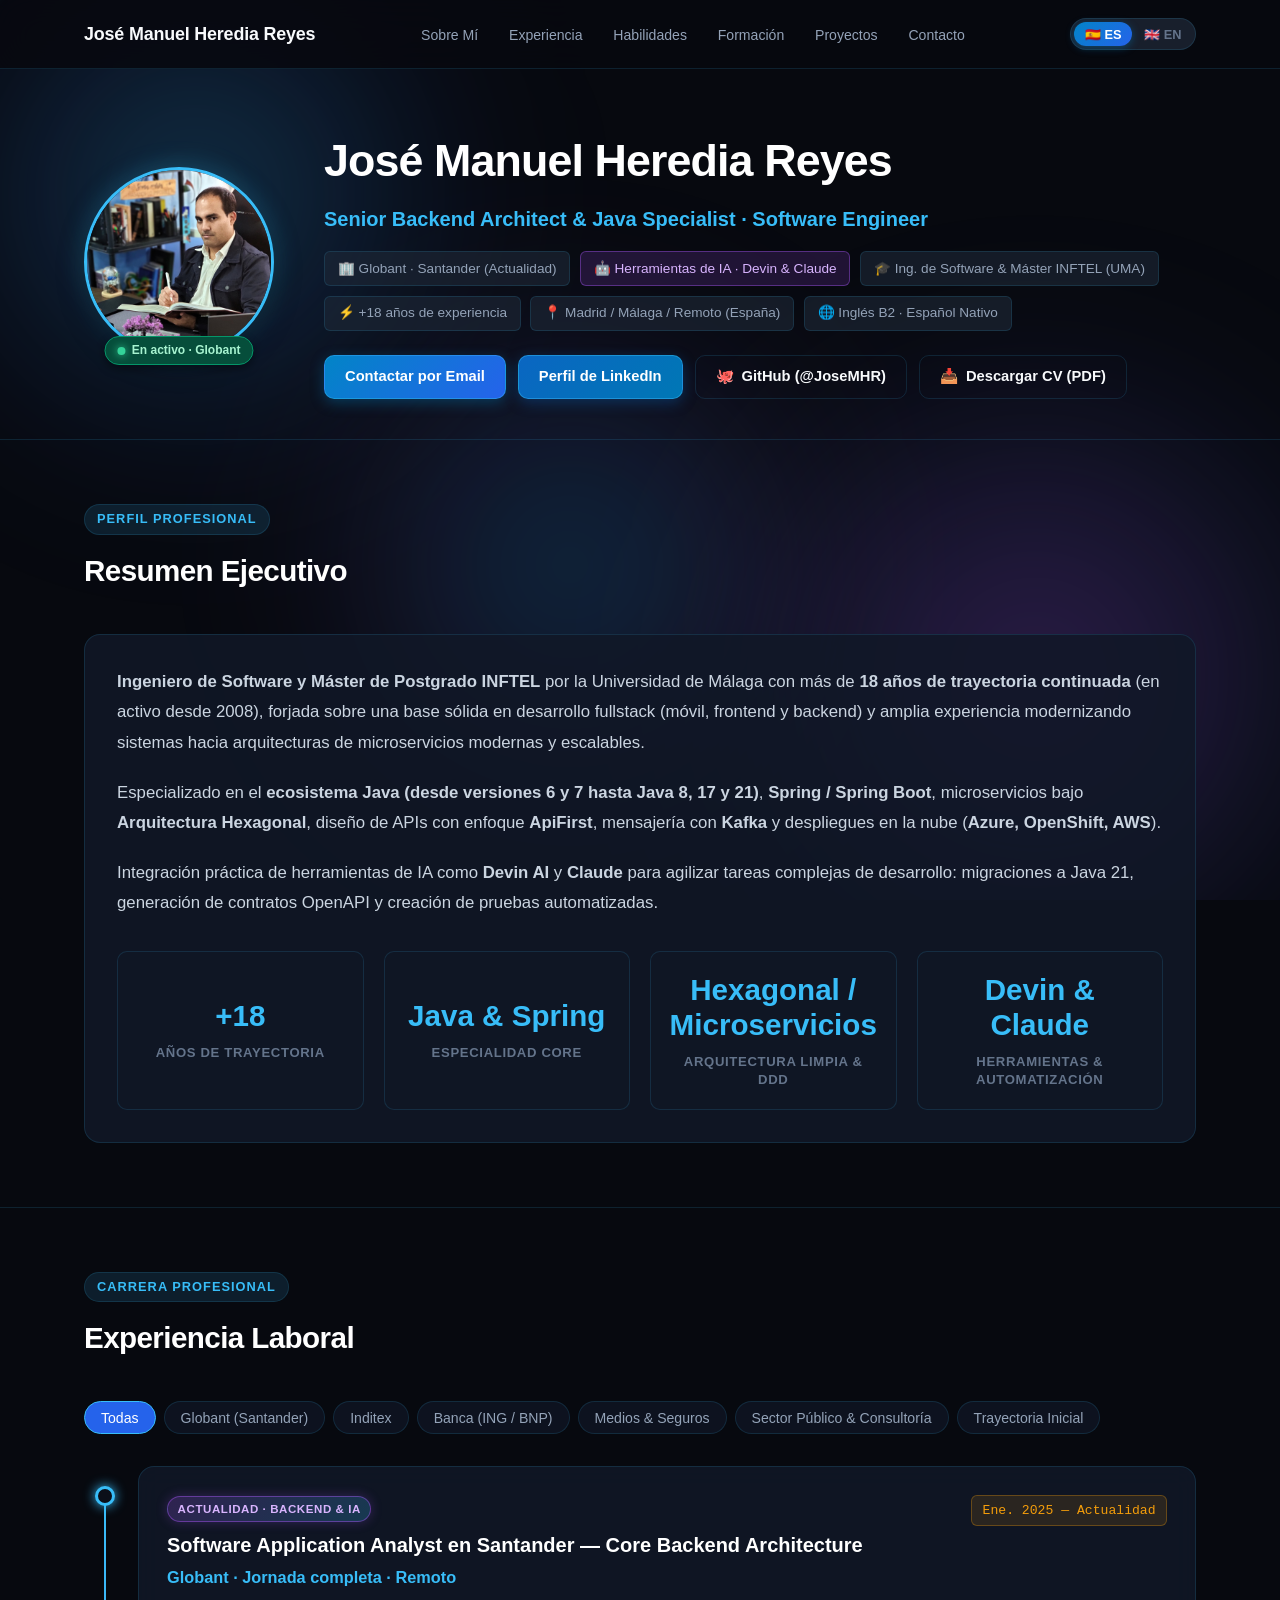
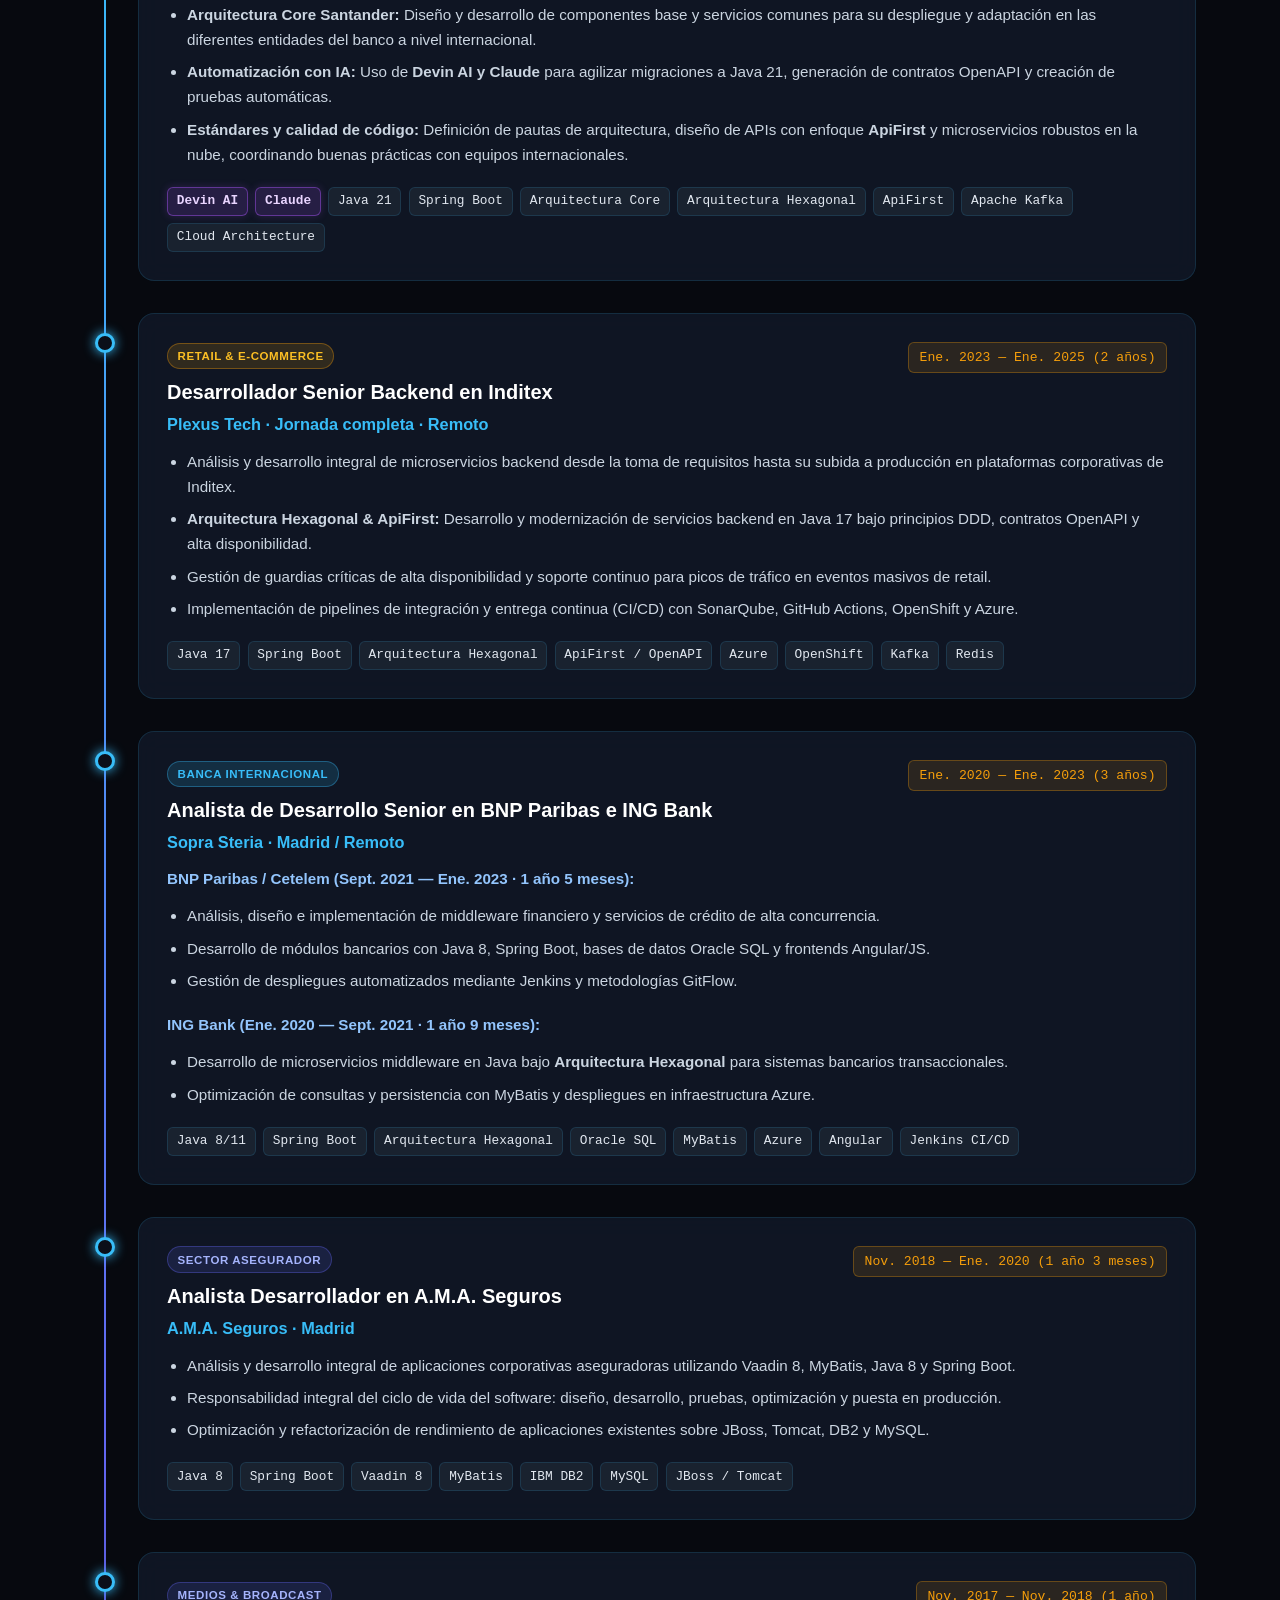
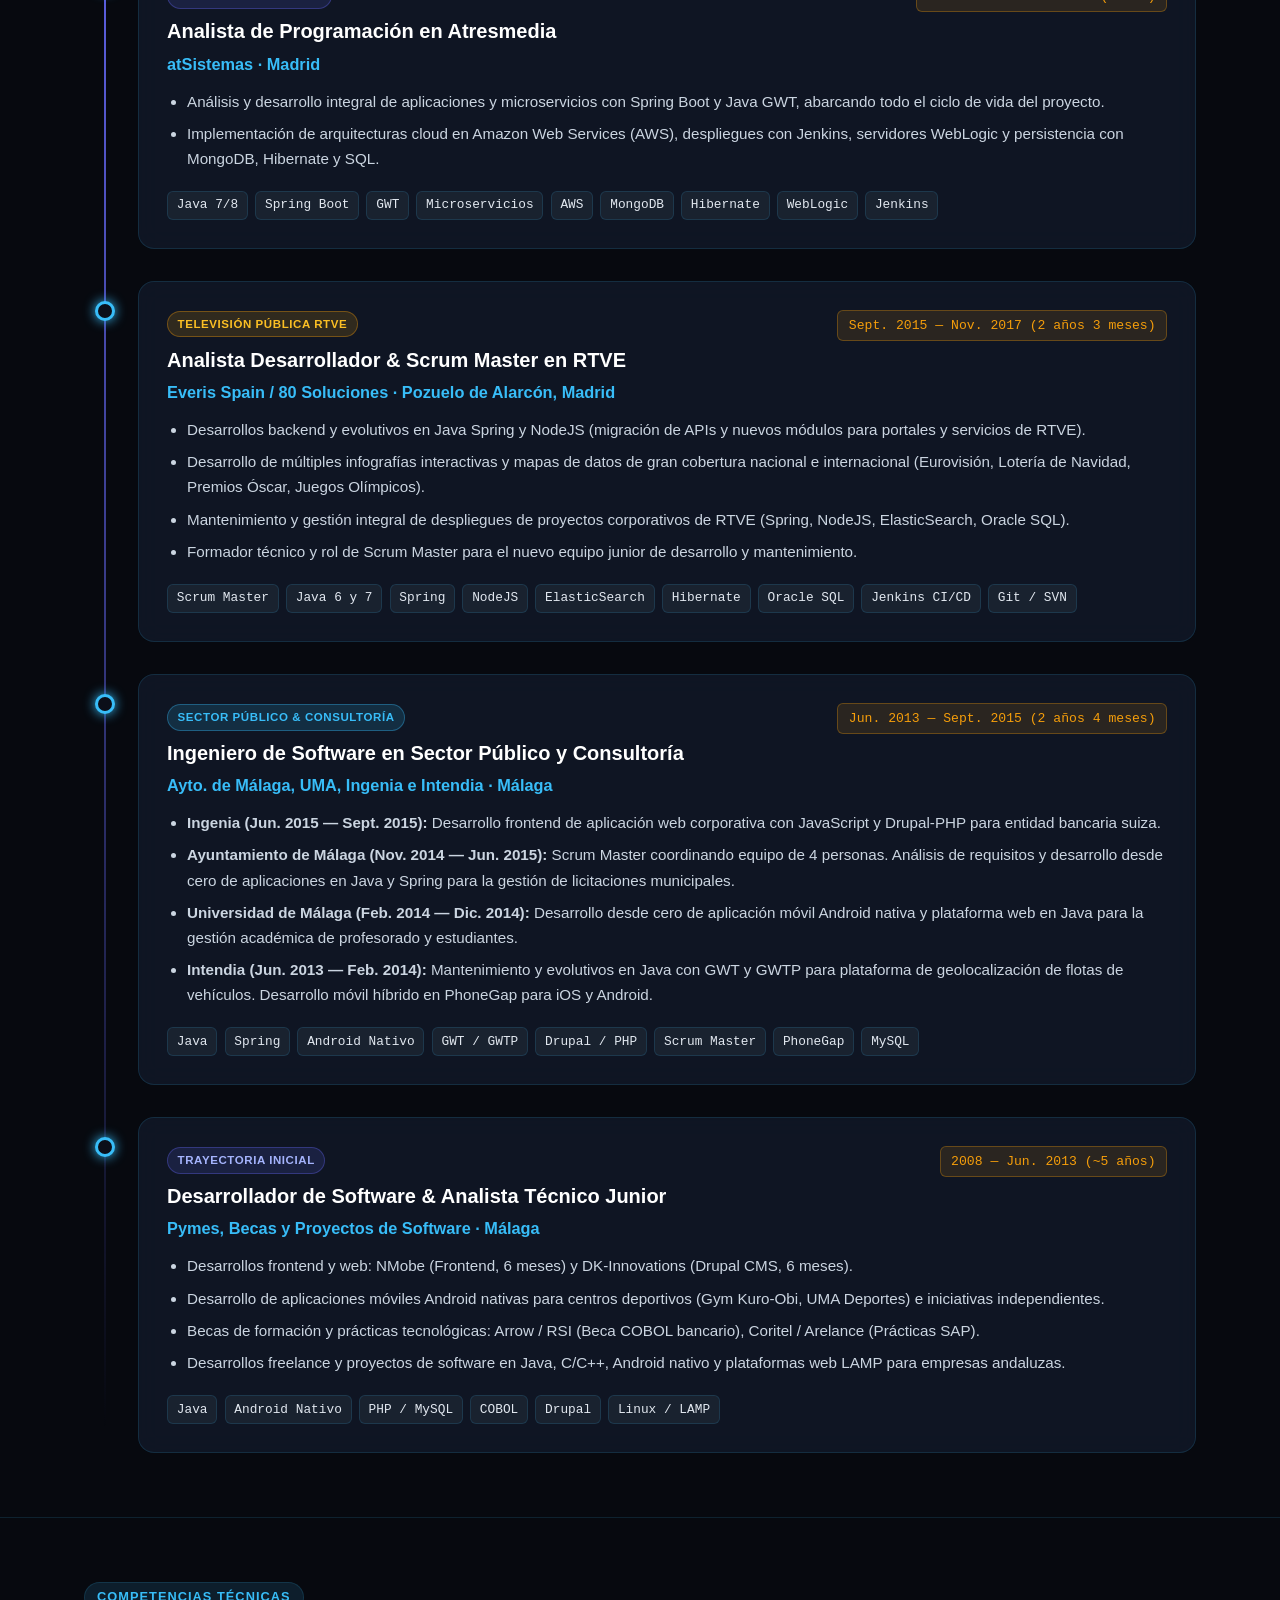
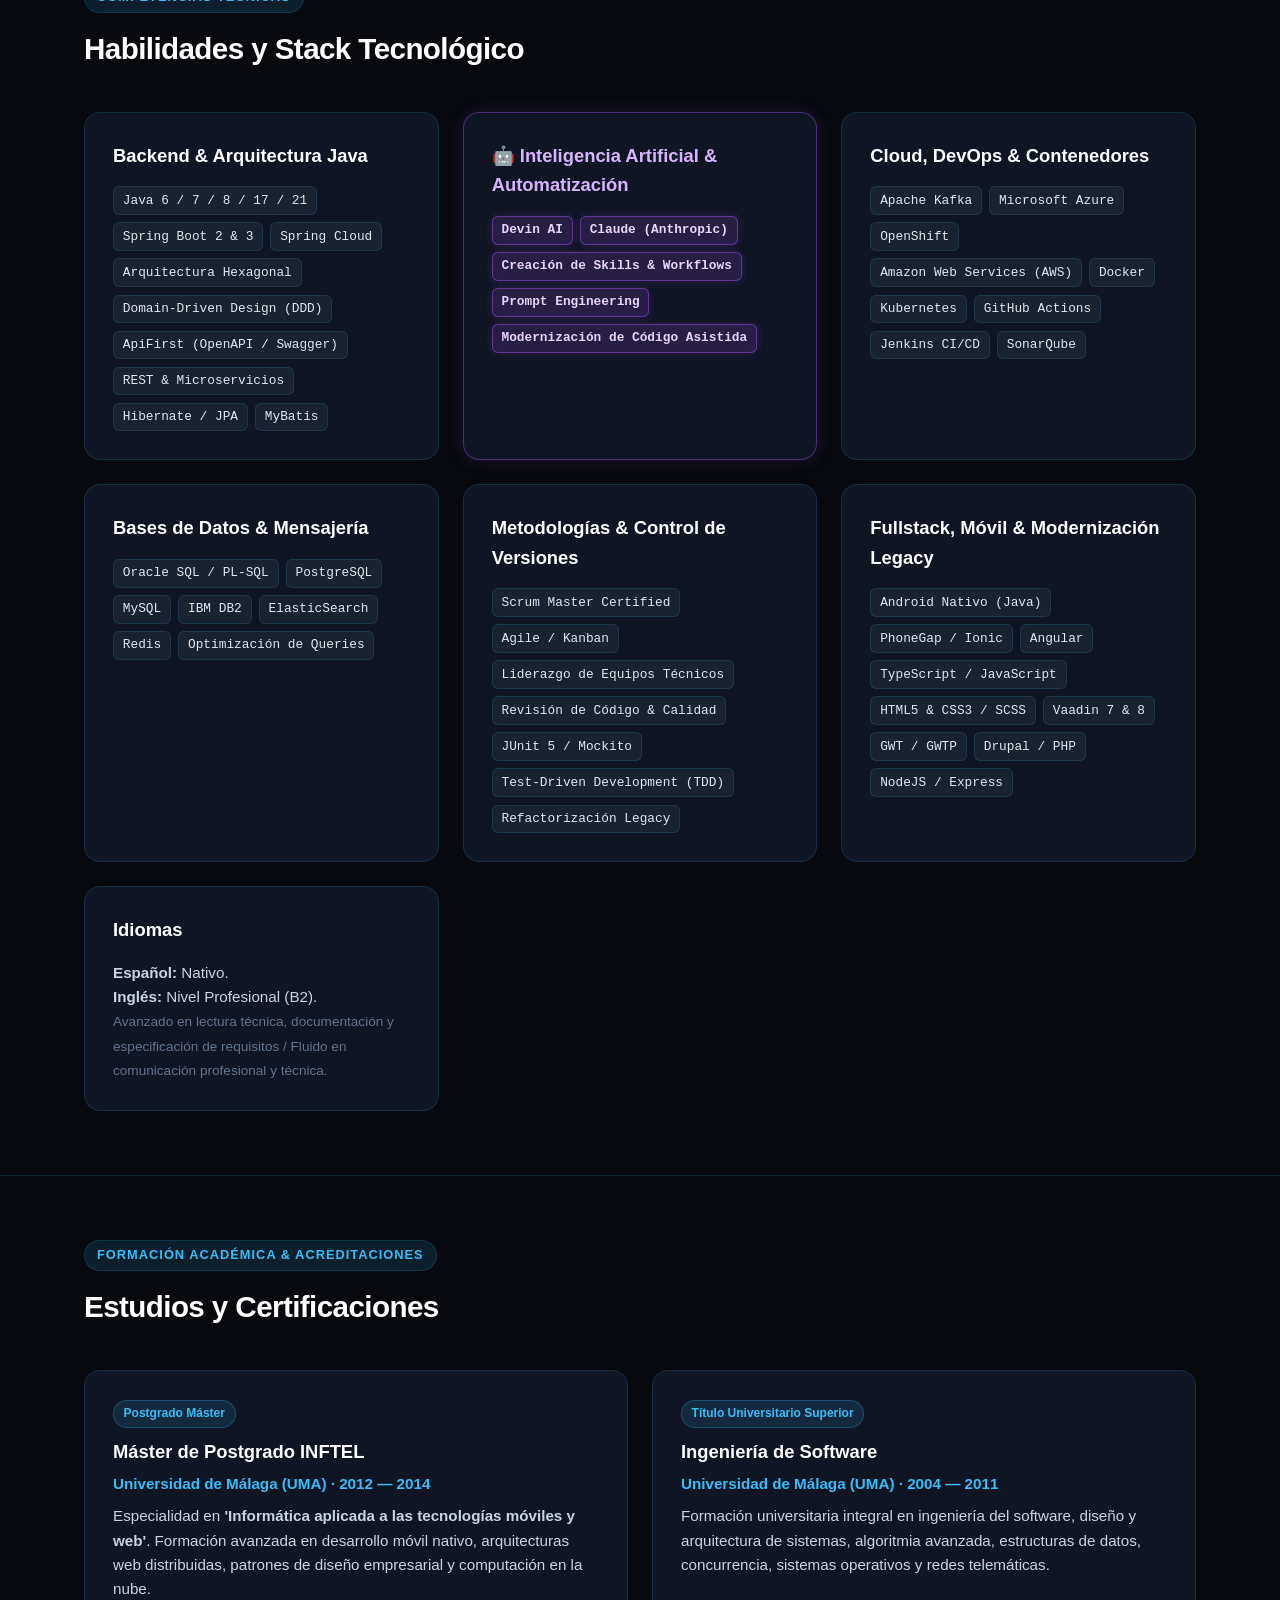
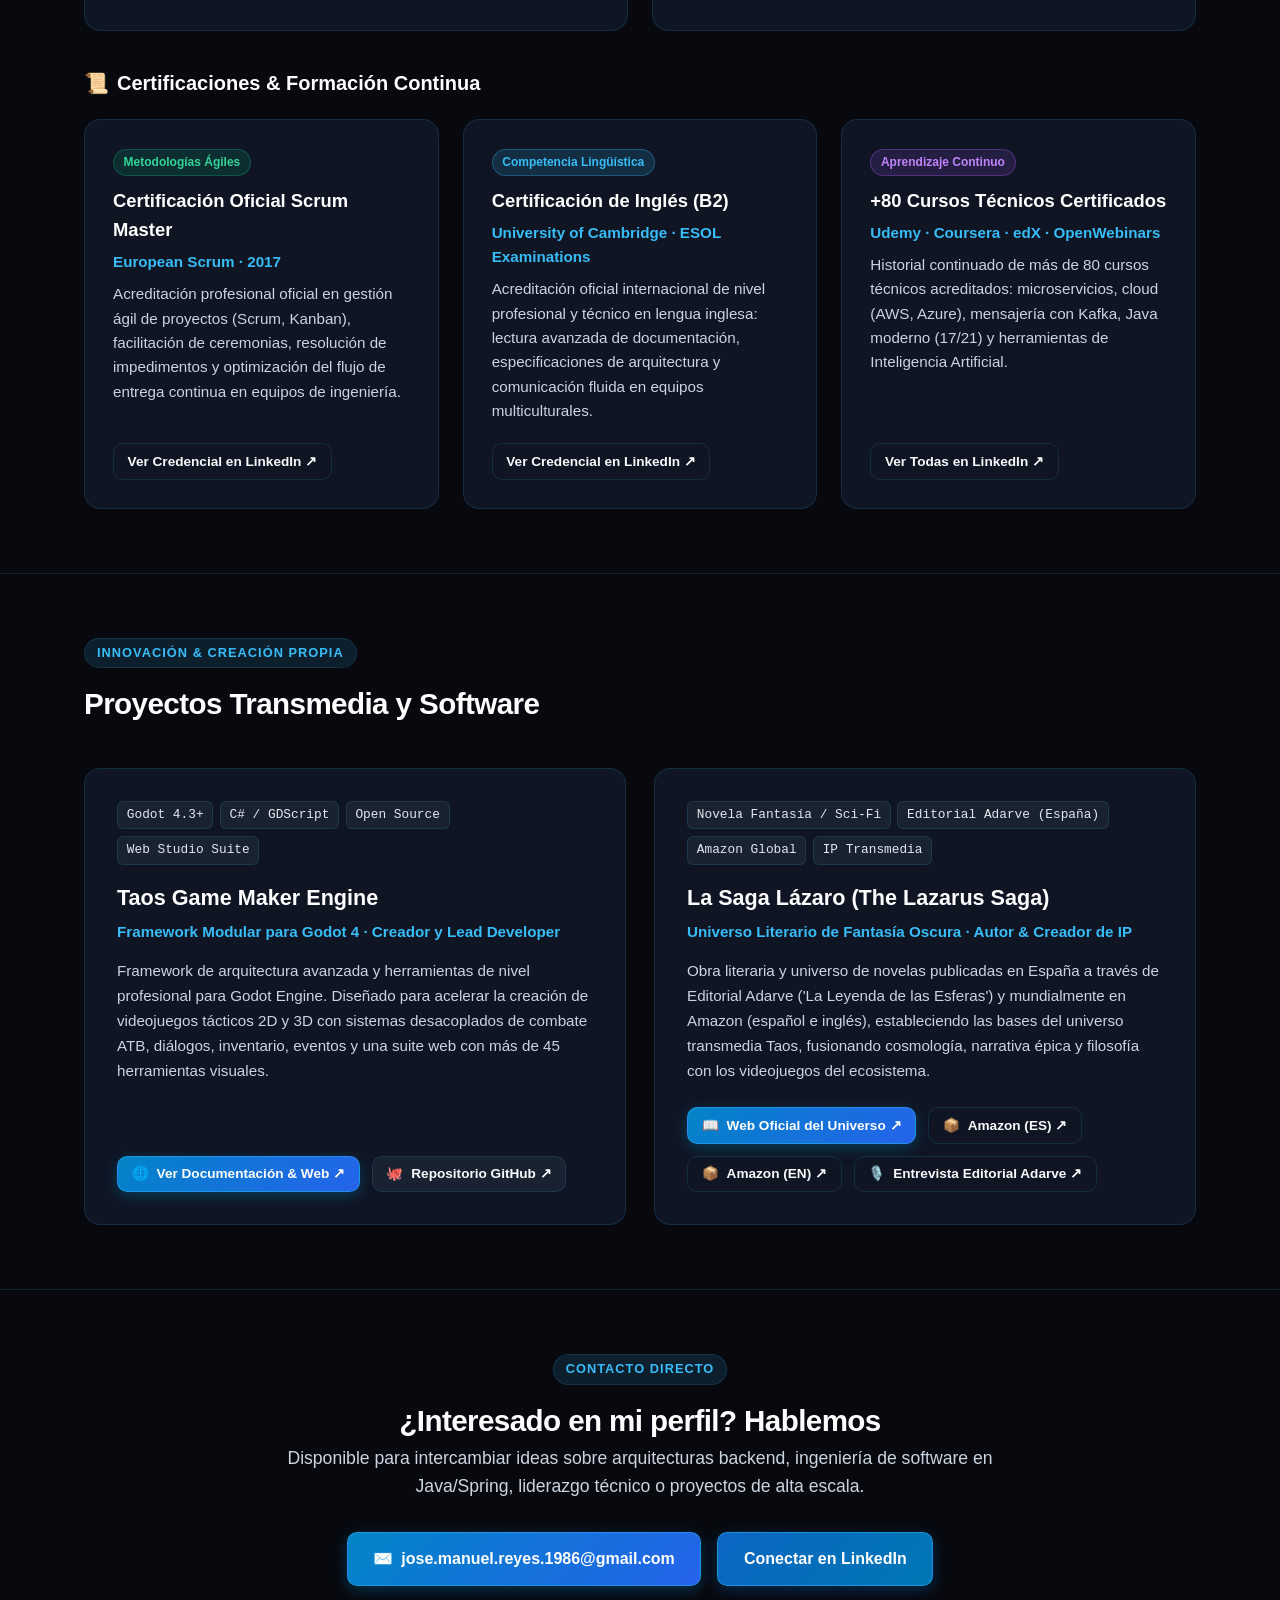
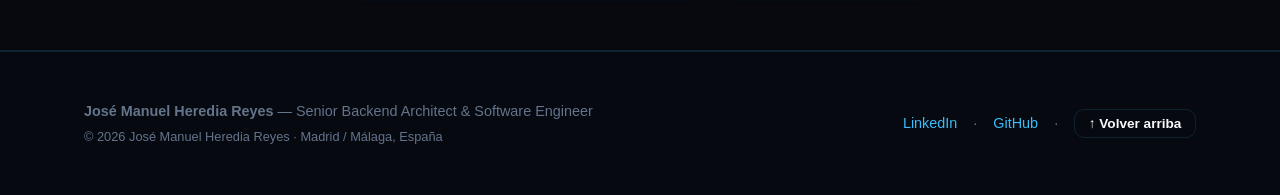
==== commit 44661c99: "Naturalize tone across CV, web and README, eliminating AI buzzwords and simplifying intro" ====
--- a/index.html
+++ b/index.html
@@ -4,7 +4,7 @@
   <meta charset="UTF-8">
   <meta name="viewport" content="width=device-width, initial-scale=1.0">
   <title>José Manuel Heredia Reyes — Senior Backend Architect & Java Specialist · Software Engineer</title>
-  <meta name="description" content="Curriculum Vitae y Trayectoria Profesional de José Manuel Heredia Reyes. Ingeniero de Software y Máster INFTEL. Analista de Arquitecturas Java, Spring Boot, Microservicios, Cloud e Ingeniería Agéntica con IA (Devin, Claude) en Globant, Santander, Inditex, Sopra Steria e ING.">
+  <meta name="description" content="Curriculum Vitae y Trayectoria Profesional de José Manuel Heredia Reyes. Ingeniero de Software y Máster INFTEL. Especialista en arquitecturas Java, Spring Boot, Microservicios, Cloud y automatización con IA (Devin, Claude) en proyectos para Santander, Inditex, Sopra Steria e ING.">
   <meta name="author" content="José Manuel Heredia Reyes">
   <link rel="stylesheet" href="styles.css">
   <link rel="icon" type="image/jpeg" href="assets/img/avatar.jpg">
@@ -64,7 +64,7 @@
           
           <div class="hero-pills">
             <span class="hero-pill" id="pill-company">🏢 Globant · Santander (Actualidad)</span>
-            <span class="hero-pill hero-pill-ai" id="pill-ai">🤖 Agentes Autónomos · Workflows & Skills (Devin & Claude)</span>
+            <span class="hero-pill hero-pill-ai" id="pill-ai">🤖 Herramientas de IA · Devin & Claude</span>
             <span class="hero-pill" id="pill-edu">🎓 Ing. de Software & Máster INFTEL (UMA)</span>
             <span class="hero-pill" id="pill-exp">⚡ +<span class="dyn-exp">18</span> años de experiencia</span>
             <span class="hero-pill" id="pill-location">📍 Madrid / Málaga / Remoto (España)</span>
@@ -101,13 +101,13 @@
 
         <div class="summary-card">
           <p id="summary-p1">
-            <strong>Ingeniero de Software y Máster de Postgrado INFTEL</strong> por la Universidad de Málaga con más de <strong><span class="dyn-exp">18</span> años de trayectoria continuada</strong> (en activo desde 2008), forjada sobre una base sólida en desarrollo fullstack (tecnologías mobile nativas, web frontend y backend) y una profunda experiencia práctica modernizando y refactorizando sistemas legados hacia arquitecturas empresariales de vanguardia.
+            <strong>Ingeniero de Software y Máster de Postgrado INFTEL</strong> por la Universidad de Málaga con más de <strong><span class="dyn-exp">18</span> años de trayectoria continuada</strong> (en activo desde 2008), forjada sobre una base sólida en desarrollo fullstack (móvil, frontend y backend) y amplia experiencia modernizando sistemas hacia arquitecturas de microservicios modernas y escalables.
           </p>
           <p id="summary-p2">
-            Especializado en el <strong>ecosistema Java (desde Java 6 y 7 legacy hasta Java 8, 17 y 21)</strong>, frameworks <strong>Spring / Spring Boot</strong>, microservicios resilientes bajo <strong>Arquitectura Hexagonal</strong>, especificación y contratos <strong>ApiFirst</strong>, mensajería reactiva con <strong>Apache Kafka</strong> y entornos de nube híbrida (<strong>Azure, OpenShift, AWS</strong>).
+            Especializado en el <strong>ecosistema Java (desde versiones 6 y 7 hasta Java 8, 17 y 21)</strong>, <strong>Spring / Spring Boot</strong>, microservicios bajo <strong>Arquitectura Hexagonal</strong>, diseño de APIs con enfoque <strong>ApiFirst</strong>, mensajería con <strong>Kafka</strong> y despliegues en la nube (<strong>Azure, OpenShift, AWS</strong>).
           </p>
           <p id="summary-p3">
-            Pionero en la adopción de ingeniería asistida por IA, implementando flujos de trabajo con <strong>Devin AI</strong> y <strong>Claude</strong> mediante <em>workflows</em>, <em>skills</em> especializadas y pipelines agénticos para automatizar migraciones legacy a Java 21, generación de contratos OpenAPI y suites completas de pruebas.
+            Integración práctica de herramientas de IA como <strong>Devin AI</strong> y <strong>Claude</strong> para agilizar tareas complejas de desarrollo: migraciones a Java 21, generación de contratos OpenAPI y creación de pruebas automatizadas.
           </p>
 
           <div class="metrics-grid">
@@ -125,7 +125,7 @@
             </div>
             <div class="metric-card">
               <span class="metric-number" id="metric-ai-val">Devin & Claude</span>
-              <span class="metric-label" id="metric-ai-lbl">Workflows & Skills</span>
+              <span class="metric-label" id="metric-ai-lbl">Herramientas & Automatización</span>
             </div>
           </div>
         </div>
@@ -157,22 +157,20 @@
             <div class="timeline-card">
               <div class="timeline-header">
                 <div>
-                  <span class="timeline-badge badge-ai">Actualidad · Core Backend & AI</span>
-                  <h3 class="role-title" id="globant-role">Software Application Analyst en Santander — Core Backend Architecture & AI Engineering</h3>
+                  <span class="timeline-badge badge-ai">Actualidad · Backend & IA</span>
+                  <h3 class="role-title" id="globant-role">Software Application Analyst en Santander — Core Backend Architecture</h3>
                   <div class="company-name" id="globant-company">Globant · Jornada completa · Remoto</div>
                 </div>
                 <div class="timeline-date" id="globant-date">Ene. 2025 — Actualidad</div>
               </div>
               <ul class="role-bullets">
-                <li id="globant-b1"><strong>Arquitectura Core Santander:</strong> Diseño e ingeniería de soluciones base estandarizadas, robustas y escalables para despliegue multientidad internacional en Banco Santander.</li>
-                <li id="globant-b2"><strong>Automatización con Agentes IA:</strong> Integración de flujos de desarrollo con agentes autónomos (<strong>Devin AI, Claude</strong>), diseñando <em>workflows</em> personalizados y <em>skills</em> modulares para automatizar migraciones a Java 21, scaffolding OpenAPI/ApiFirst, suites de tests y pre-code review con máxima gobernanza.</li>
-                <li id="globant-b3"><strong>Gobernanza enterprise y patrones de resiliencia:</strong> Definición de directrices de desarrollo, especificación y gobierno de contratos bajo enfoque <strong>ApiFirst</strong>, patrones de resiliencia en microservicios cloud y alineamiento con equipos internacionales para la gobernanza del código y buenas prácticas de ingeniería de software.</li>
+                <li id="globant-b1"><strong>Arquitectura Core Santander:</strong> Diseño y desarrollo de componentes base y servicios comunes para su despliegue y adaptación en las diferentes entidades del banco a nivel internacional.</li>
+                <li id="globant-b2"><strong>Automatización con IA:</strong> Uso de <strong>Devin AI y Claude</strong> para agilizar migraciones a Java 21, generación de contratos OpenAPI y creación de pruebas automáticas.</li>
+                <li id="globant-b3"><strong>Estándares y calidad de código:</strong> Definición de pautas de arquitectura, diseño de APIs con enfoque <strong>ApiFirst</strong> y microservicios robustos en la nube, coordinando buenas prácticas con equipos internacionales.</li>
               </ul>
               <div class="tech-tags">
                 <span class="tech-tag tech-tag-ai">Devin AI</span>
-                <span class="tech-tag tech-tag-ai">Claude Agents</span>
-                <span class="tech-tag tech-tag-ai">Agentic Workflows</span>
-                <span class="tech-tag tech-tag-ai">Skills & Pipelines</span>
+                <span class="tech-tag tech-tag-ai">Claude</span>
                 <span class="tech-tag">Java 21</span>
                 <span class="tech-tag">Spring Boot</span>
                 <span class="tech-tag">Arquitectura Core</span>
@@ -432,15 +430,13 @@
           </div>
 
           <div class="skill-category" style="border-color: rgba(168, 85, 247, 0.4); box-shadow: 0 0 16px rgba(168, 85, 247, 0.15);">
-            <div class="skill-cat-title" id="skill-cat-ai" style="color: #d8b4fe;">🤖 AI-Driven Engineering & Vanguardia Tecnológica</div>
+            <div class="skill-cat-title" id="skill-cat-ai" style="color: #d8b4fe;">🤖 Inteligencia Artificial & Automatización</div>
             <div class="skill-tags">
               <span class="tech-tag tech-tag-ai">Devin AI</span>
               <span class="tech-tag tech-tag-ai">Claude (Anthropic)</span>
-              <span class="tech-tag tech-tag-ai">Workflows Agénticos</span>
-              <span class="tech-tag tech-tag-ai">Skills Especializadas</span>
-              <span class="tech-tag tech-tag-ai">Agentes Autónomos</span>
+              <span class="tech-tag tech-tag-ai">Creación de Skills & Workflows</span>
               <span class="tech-tag tech-tag-ai">Prompt Engineering</span>
-              <span class="tech-tag tech-tag-ai">Modernización Asistida por IA</span>
+              <span class="tech-tag tech-tag-ai">Modernización de Código Asistida</span>
             </div>
           </div>
 
@@ -478,7 +474,7 @@
               <span class="tech-tag">Scrum Master Certified</span>
               <span class="tech-tag">Agile / Kanban</span>
               <span class="tech-tag">Liderazgo de Equipos Técnicos</span>
-              <span class="tech-tag">Code Review & Gobernanza</span>
+              <span class="tech-tag">Revisión de Código & Calidad</span>
               <span class="tech-tag">JUnit 5 / Mockito</span>
               <span class="tech-tag">Test-Driven Development (TDD)</span>
               <span class="tech-tag">Refactorización Legacy</span>
@@ -590,7 +586,7 @@
                 <h3 class="edu-title" id="courses-title">+80 Cursos Técnicos Certificados</h3>
                 <div class="edu-institution" id="courses-inst">Udemy · Coursera · edX · OpenWebinars</div>
                 <p class="edu-desc" id="courses-desc">
-                  Historial continuado de más de 80 especializaciones técnicas acreditadas: microservicios avanzados, cloud (AWS, Azure), mensajería reactiva con Kafka, Java moderno (17/21) y herramientas de Inteligencia Artificial.
+                  Historial continuado de más de 80 cursos técnicos acreditados: microservicios, cloud (AWS, Azure), mensajería con Kafka, Java moderno (17/21) y herramientas de Inteligencia Artificial.
                 </p>
               </div>
               <div style="margin-top: 1.25rem;">
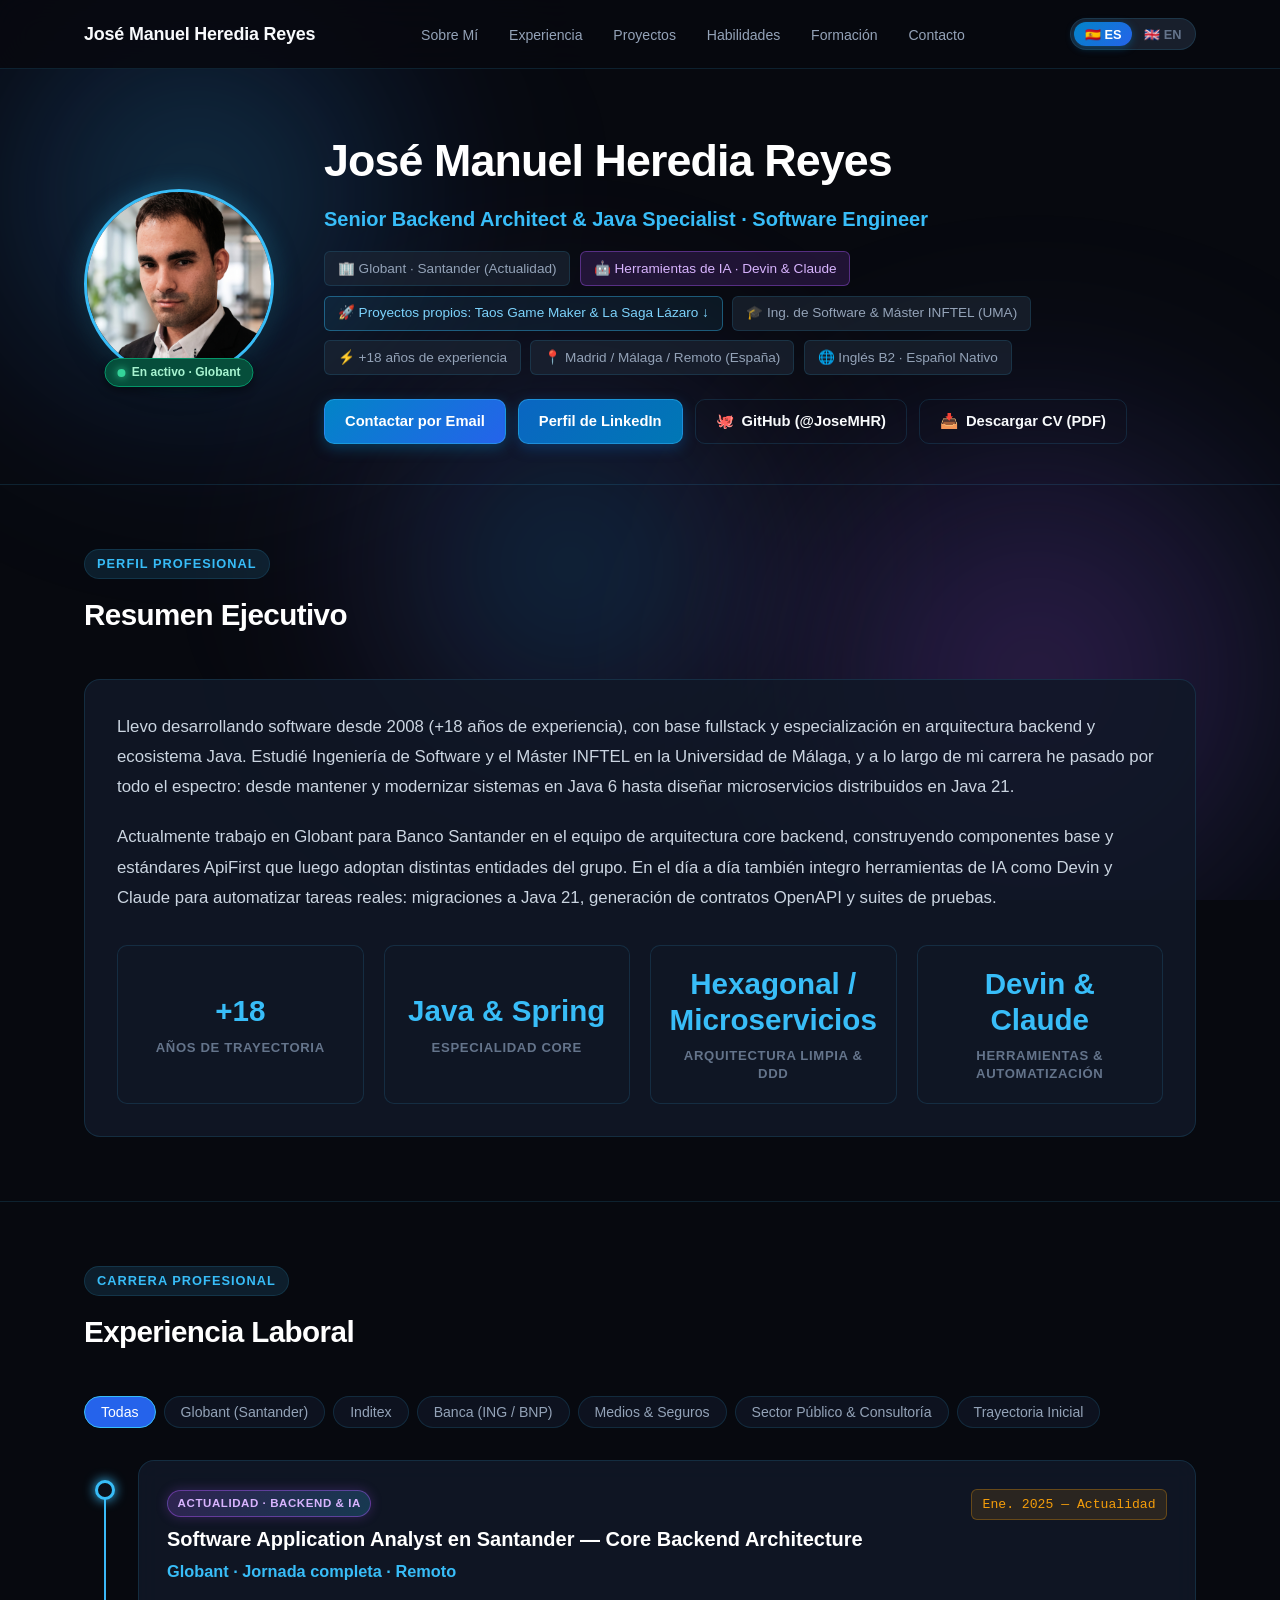
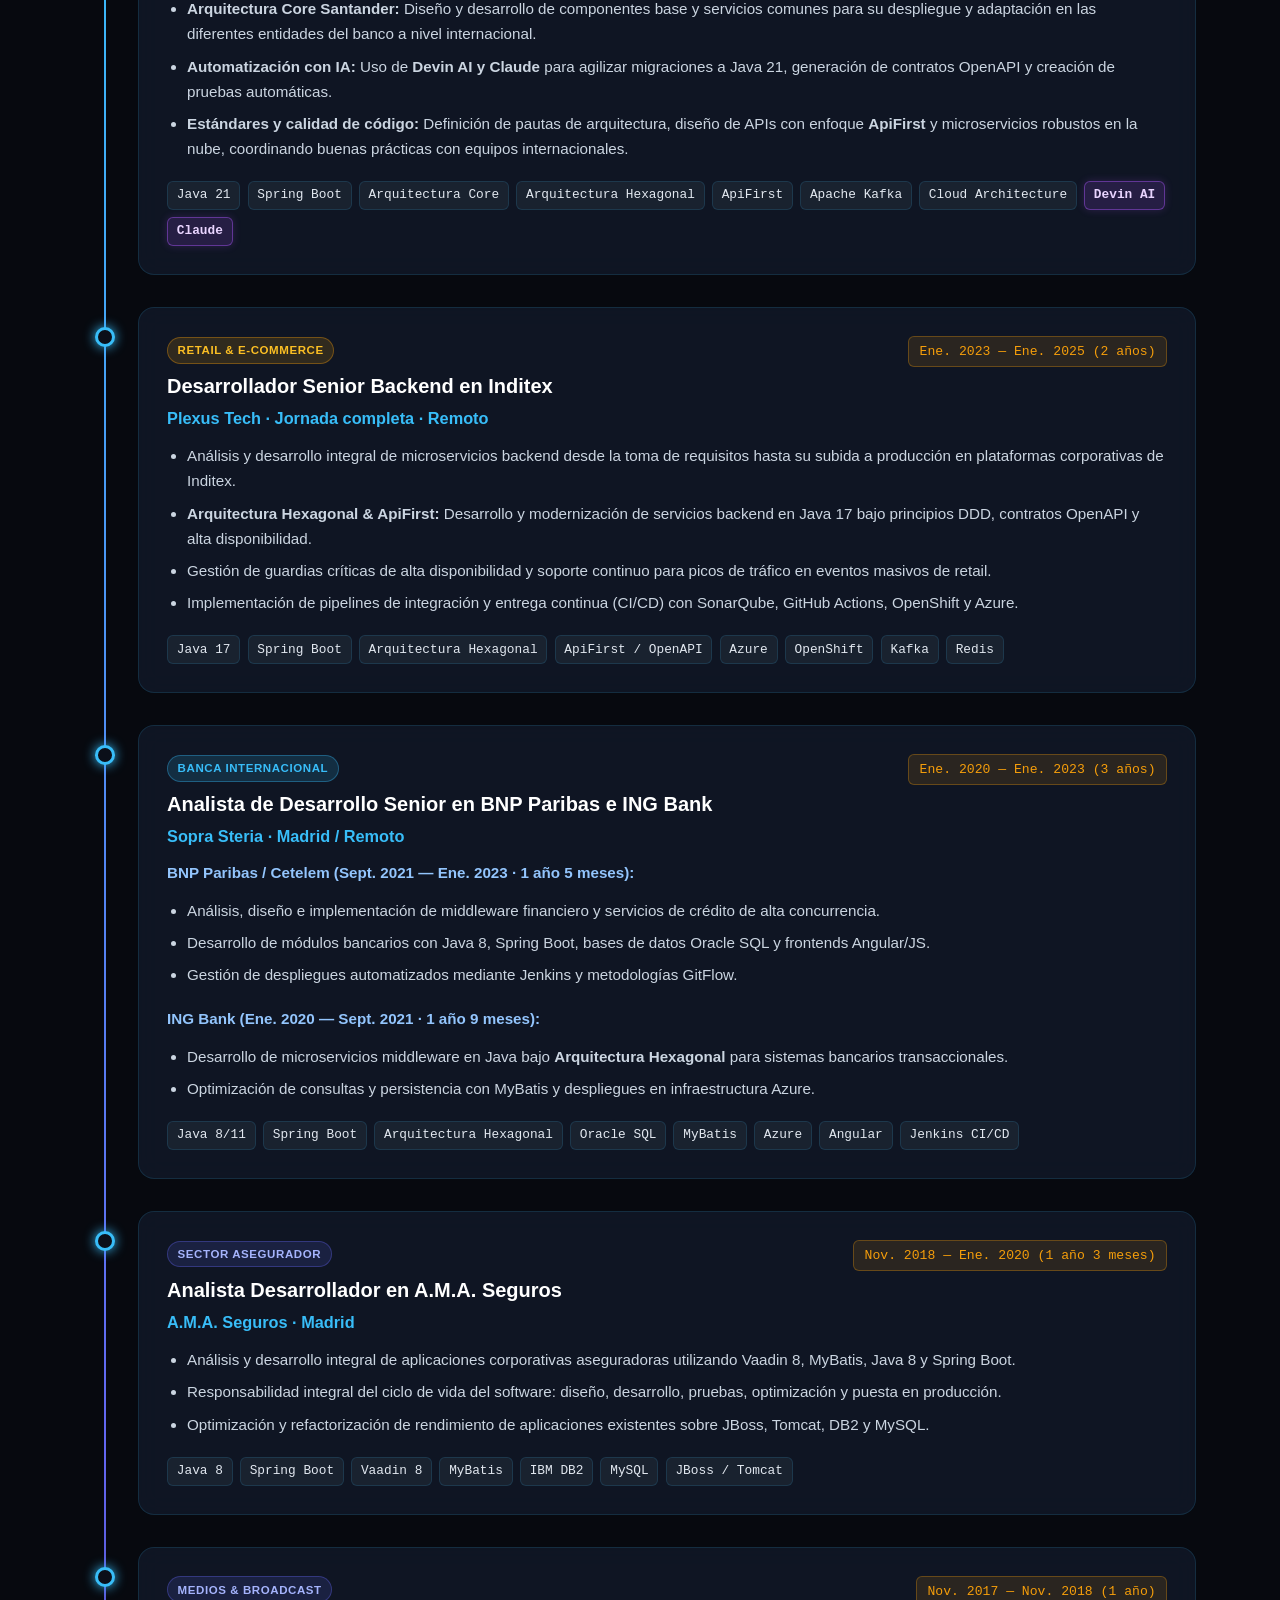
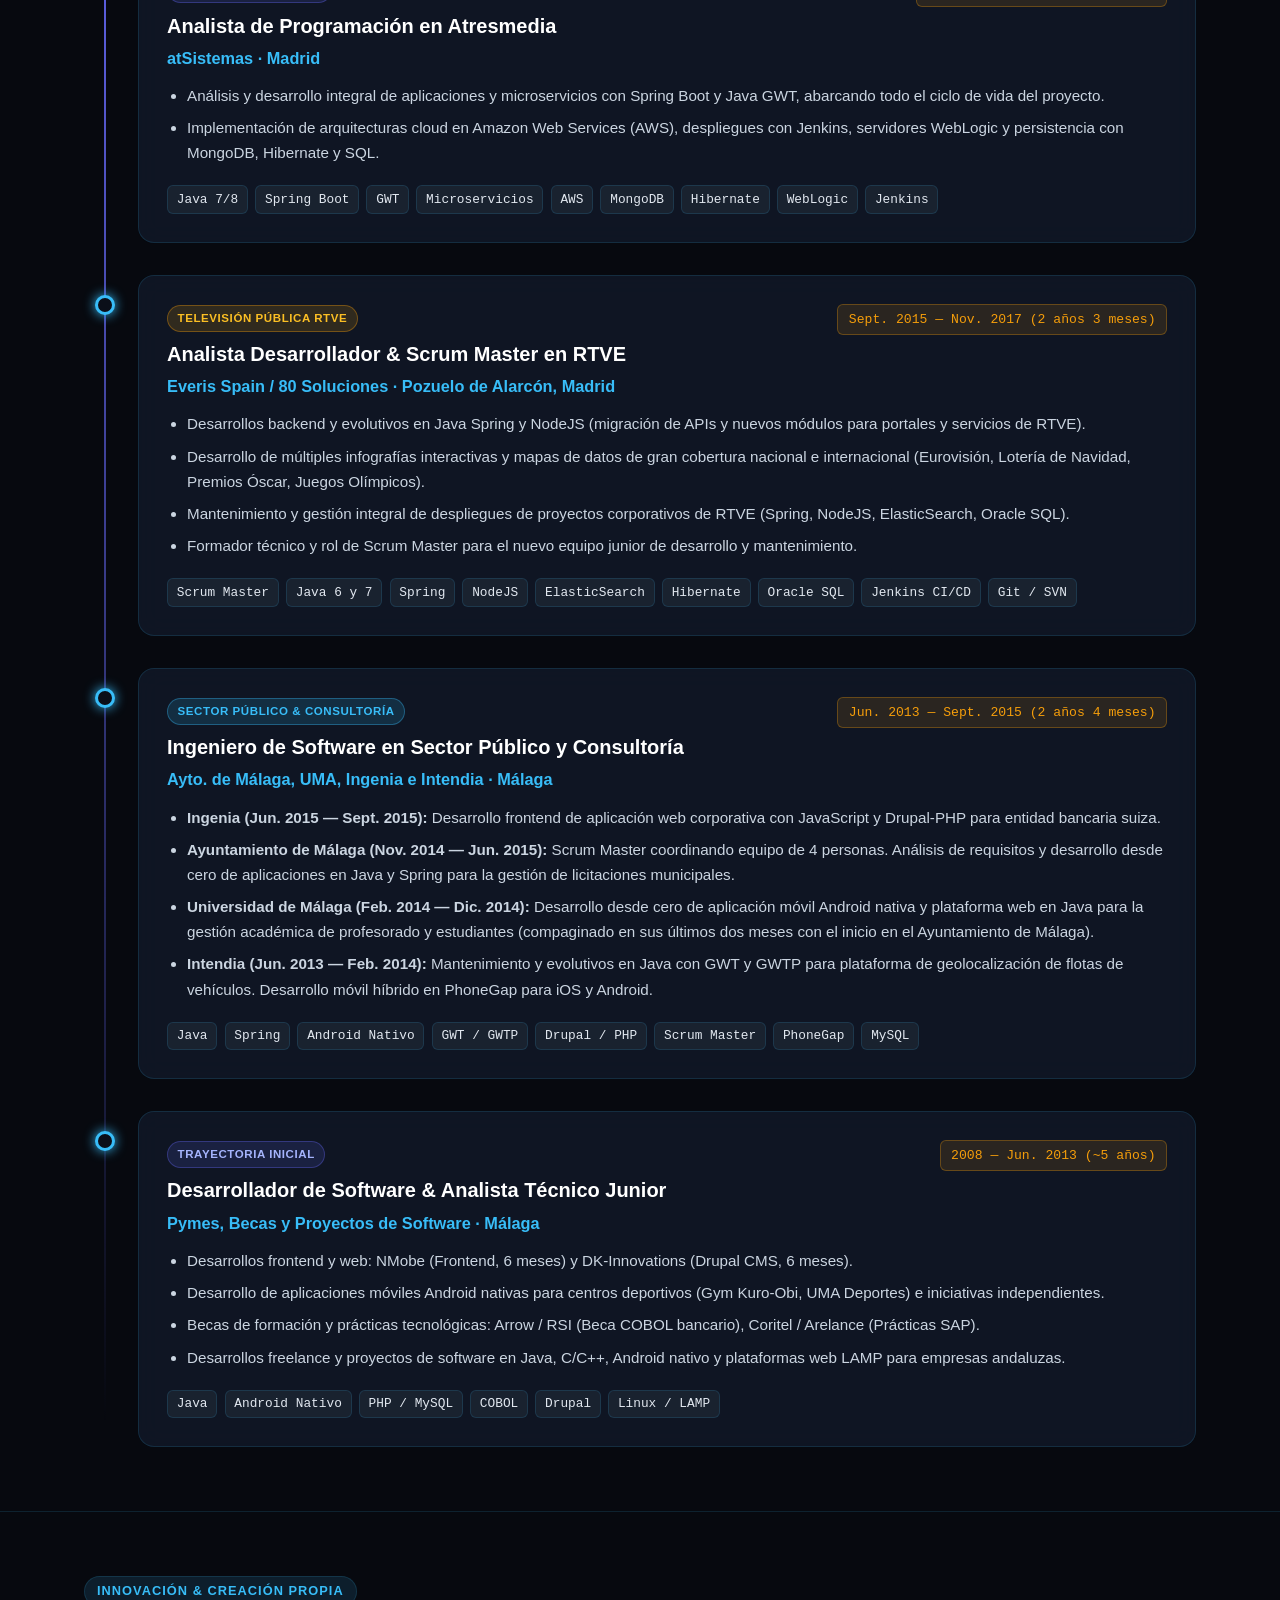
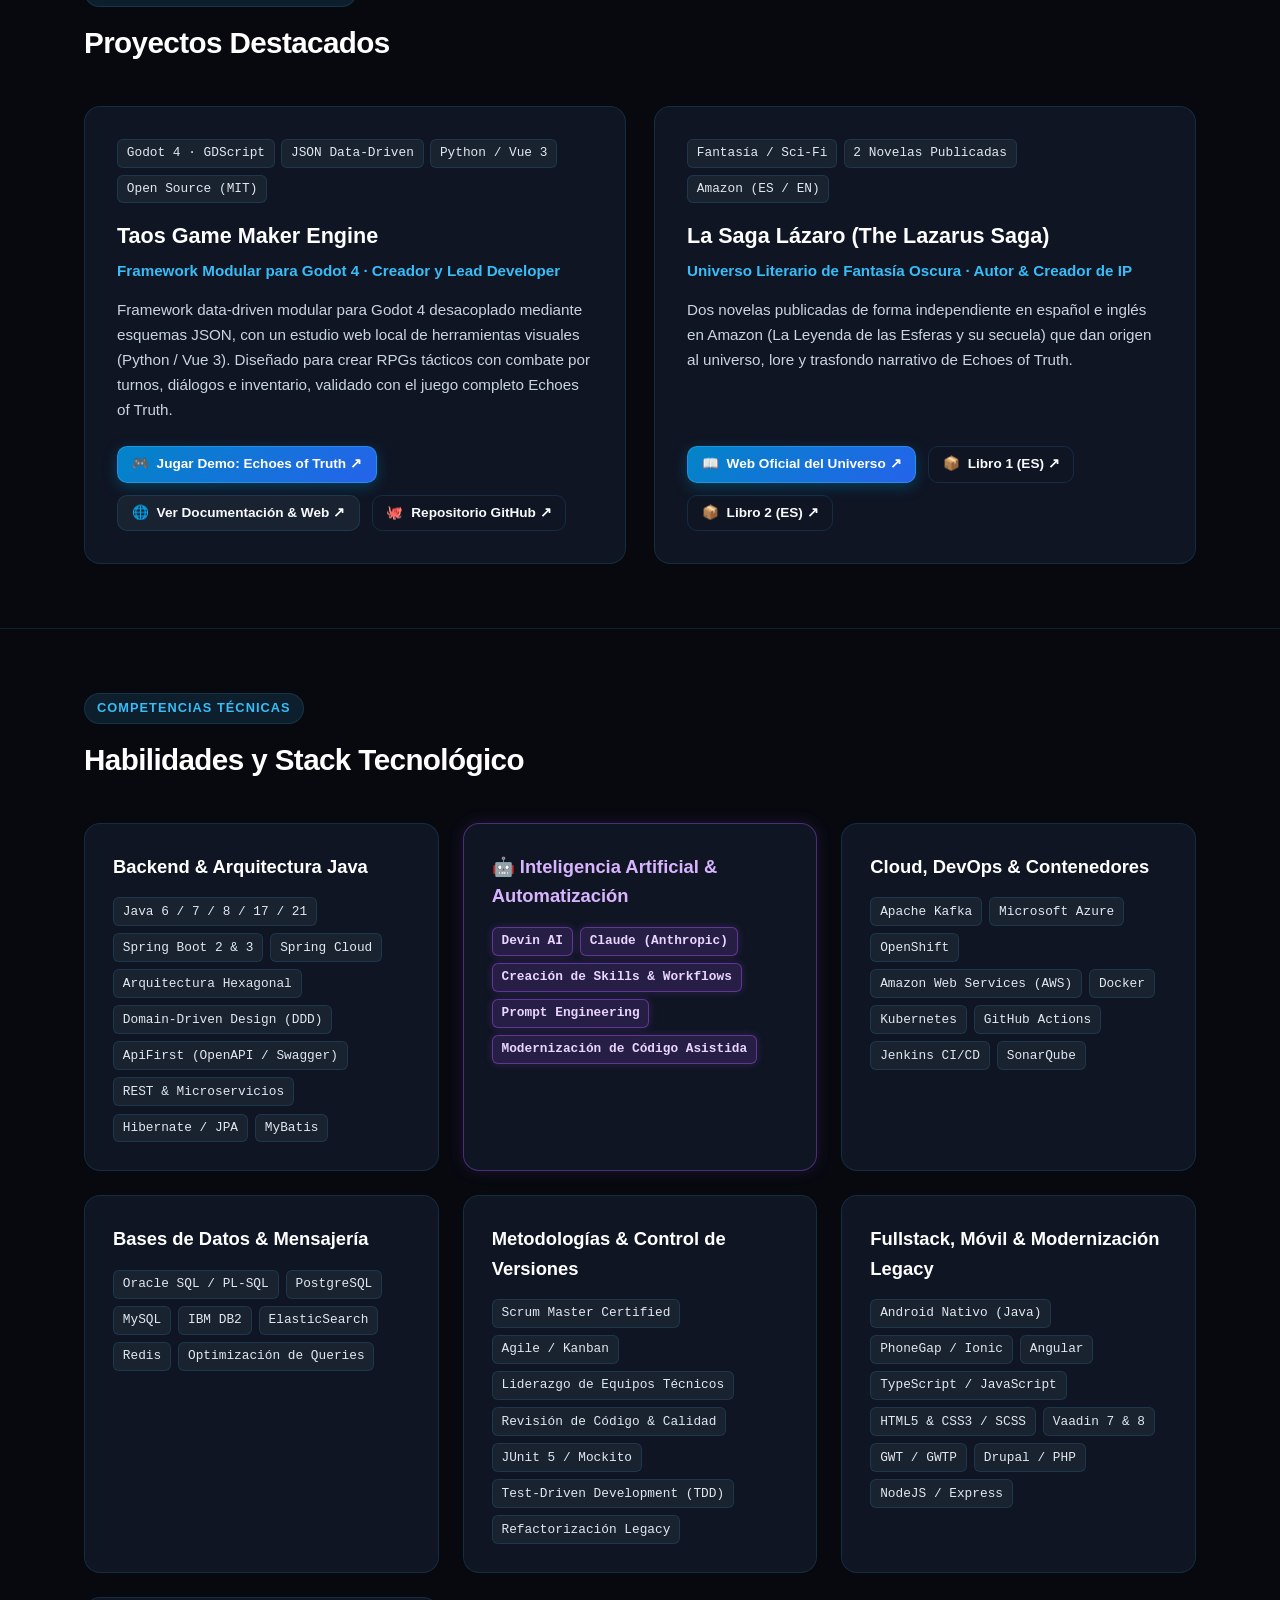
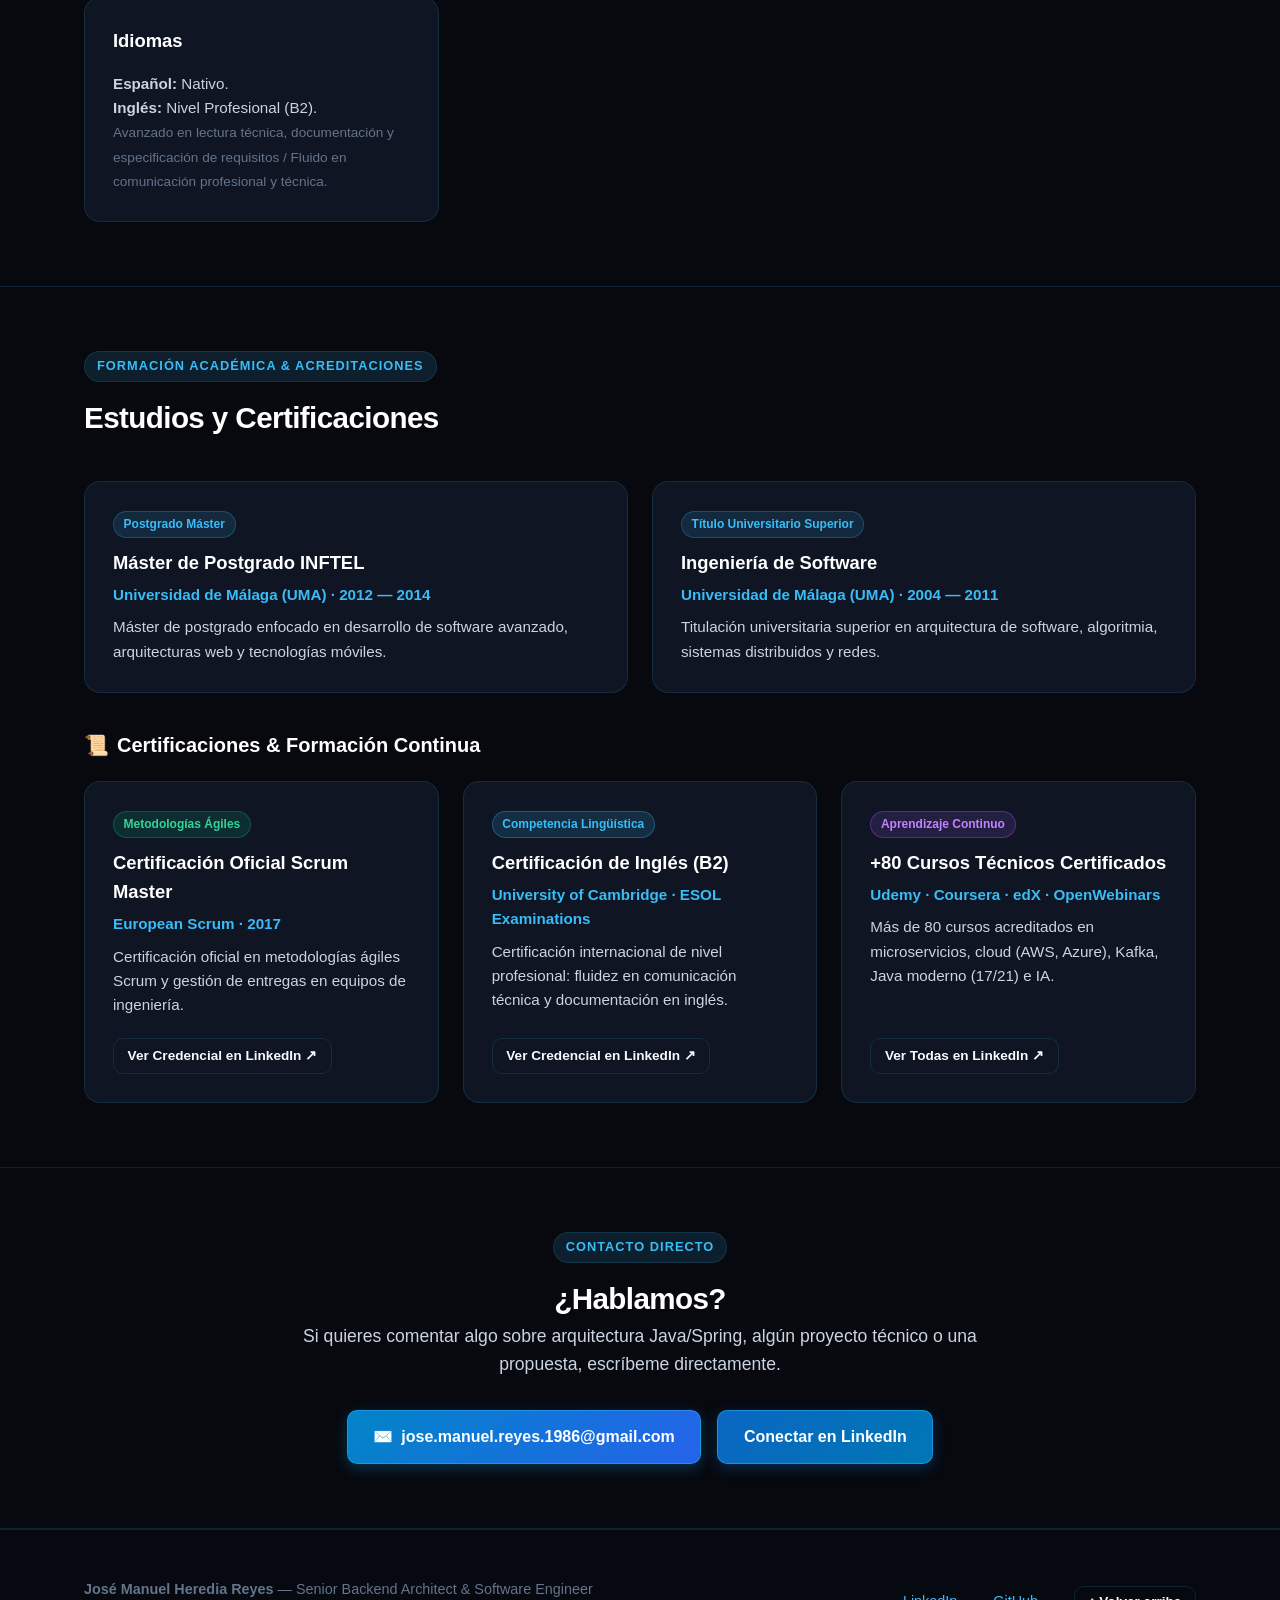
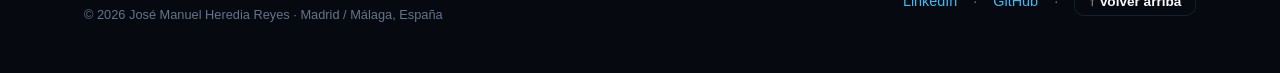
==== commit 1bc89724: "Complete portfolio update: natural first-person tone, featured projects highlight, new portrait avat" ====
--- a/index.html
+++ b/index.html
@@ -31,9 +31,9 @@
       <ul class="nav-menu">
         <li><a href="#resumen" class="nav-link" id="nav-about">Sobre Mí</a></li>
         <li><a href="#experiencia" class="nav-link" id="nav-experience">Experiencia</a></li>
+        <li><a href="#proyectos" class="nav-link" id="nav-projects">Proyectos</a></li>
         <li><a href="#habilidades" class="nav-link" id="nav-skills">Habilidades</a></li>
         <li><a href="#educacion" class="nav-link" id="nav-education">Formación</a></li>
-        <li><a href="#proyectos" class="nav-link" id="nav-projects">Proyectos</a></li>
         <li><a href="#contacto" class="nav-link" id="nav-contact">Contacto</a></li>
       </ul>
 
@@ -65,6 +65,7 @@
           <div class="hero-pills">
             <span class="hero-pill" id="pill-company">🏢 Globant · Santander (Actualidad)</span>
             <span class="hero-pill hero-pill-ai" id="pill-ai">🤖 Herramientas de IA · Devin & Claude</span>
+            <a href="#proyectos" class="hero-pill hero-pill-projects" id="pill-projects" style="text-decoration: none; border-color: rgba(56, 189, 248, 0.4); background: rgba(56, 189, 248, 0.08); color: #7dd3fc;">🚀 Proyectos propios: Taos Game Maker & La Saga Lázaro ↓</a>
             <span class="hero-pill" id="pill-edu">🎓 Ing. de Software & Máster INFTEL (UMA)</span>
             <span class="hero-pill" id="pill-exp">⚡ +<span class="dyn-exp">18</span> años de experiencia</span>
             <span class="hero-pill" id="pill-location">📍 Madrid / Málaga / Remoto (España)</span>
@@ -101,13 +102,10 @@
 
         <div class="summary-card">
           <p id="summary-p1">
-            <strong>Ingeniero de Software y Máster de Postgrado INFTEL</strong> por la Universidad de Málaga con más de <strong><span class="dyn-exp">18</span> años de trayectoria continuada</strong> (en activo desde 2008), forjada sobre una base sólida en desarrollo fullstack (móvil, frontend y backend) y amplia experiencia modernizando sistemas hacia arquitecturas de microservicios modernas y escalables.
+            Llevo desarrollando software desde 2008 (+18 años de experiencia), con base fullstack y especialización en arquitectura backend y ecosistema Java. Estudié Ingeniería de Software y el Máster INFTEL en la Universidad de Málaga, y a lo largo de mi carrera he pasado por todo el espectro: desde mantener y modernizar sistemas en Java 6 hasta diseñar microservicios distribuidos en Java 21.
           </p>
           <p id="summary-p2">
-            Especializado en el <strong>ecosistema Java (desde versiones 6 y 7 hasta Java 8, 17 y 21)</strong>, <strong>Spring / Spring Boot</strong>, microservicios bajo <strong>Arquitectura Hexagonal</strong>, diseño de APIs con enfoque <strong>ApiFirst</strong>, mensajería con <strong>Kafka</strong> y despliegues en la nube (<strong>Azure, OpenShift, AWS</strong>).
-          </p>
-          <p id="summary-p3">
-            Integración práctica de herramientas de IA como <strong>Devin AI</strong> y <strong>Claude</strong> para agilizar tareas complejas de desarrollo: migraciones a Java 21, generación de contratos OpenAPI y creación de pruebas automatizadas.
+            Actualmente trabajo en Globant para Banco Santander en el equipo de arquitectura core backend, construyendo componentes base y estándares ApiFirst que luego adoptan distintas entidades del grupo. En el día a día también integro herramientas de IA como Devin y Claude para automatizar tareas reales: migraciones a Java 21, generación de contratos OpenAPI y suites de pruebas.
           </p>
 
           <div class="metrics-grid">
@@ -169,8 +167,6 @@
                 <li id="globant-b3"><strong>Estándares y calidad de código:</strong> Definición de pautas de arquitectura, diseño de APIs con enfoque <strong>ApiFirst</strong> y microservicios robustos en la nube, coordinando buenas prácticas con equipos internacionales.</li>
               </ul>
               <div class="tech-tags">
-                <span class="tech-tag tech-tag-ai">Devin AI</span>
-                <span class="tech-tag tech-tag-ai">Claude</span>
                 <span class="tech-tag">Java 21</span>
                 <span class="tech-tag">Spring Boot</span>
                 <span class="tech-tag">Arquitectura Core</span>
@@ -178,6 +174,8 @@
                 <span class="tech-tag">ApiFirst</span>
                 <span class="tech-tag">Apache Kafka</span>
                 <span class="tech-tag">Cloud Architecture</span>
+                <span class="tech-tag tech-tag-ai">Devin AI</span>
+                <span class="tech-tag tech-tag-ai">Claude</span>
               </div>
             </div>
           </div>
@@ -357,7 +355,7 @@
               <ul class="role-bullets">
                 <li id="malaga-b1"><strong>Ingenia (Jun. 2015 — Sept. 2015):</strong> Desarrollo frontend de aplicación web corporativa con JavaScript y Drupal-PHP para entidad bancaria suiza.</li>
                 <li id="malaga-b2"><strong>Ayuntamiento de Málaga (Nov. 2014 — Jun. 2015):</strong> Scrum Master coordinando equipo de 4 personas. Análisis de requisitos y desarrollo desde cero de aplicaciones en Java y Spring para la gestión de licitaciones municipales.</li>
-                <li id="malaga-b3"><strong>Universidad de Málaga (Feb. 2014 — Dic. 2014):</strong> Desarrollo desde cero de aplicación móvil Android nativa y plataforma web en Java para la gestión académica de profesorado y estudiantes.</li>
+                <li id="malaga-b3"><strong>Universidad de Málaga (Feb. 2014 — Dic. 2014):</strong> Desarrollo desde cero de aplicación móvil Android nativa y plataforma web en Java para la gestión académica de profesorado y estudiantes (compaginado en sus últimos dos meses con el inicio en el Ayuntamiento de Málaga).</li>
                 <li id="malaga-b4"><strong>Intendia (Jun. 2013 — Feb. 2014):</strong> Mantenimiento y evolutivos en Java con GWT y GWTP para plataforma de geolocalización de flotas de vehículos. Desarrollo móvil híbrido en PhoneGap para iOS y Android.</li>
               </ul>
               <div class="tech-tags">
@@ -405,6 +403,73 @@
       </div>
     </section>
 
+    <!-- Transmedia & Software Projects -->
+    <section class="section" id="proyectos">
+      <div class="container">
+        <div class="section-header">
+          <div class="section-tag" id="projects-tag">Innovación & Creación Propia</div>
+          <h2 class="section-title" id="projects-title">Proyectos Destacados</h2>
+        </div>
+
+        <div class="projects-grid">
+          <!-- TaosGameMaker -->
+          <div class="project-card">
+            <div>
+              <div class="project-tags">
+                <span class="tech-tag">Godot 4 · GDScript</span>
+                <span class="tech-tag">JSON Data-Driven</span>
+                <span class="tech-tag">Python / Vue 3</span>
+                <span class="tech-tag">Open Source (MIT)</span>
+              </div>
+              <h3 class="project-title" id="tgm-title">Taos Game Maker Engine</h3>
+              <div class="project-subtitle" id="tgm-sub">Framework Modular para Godot 4 · Creador y Lead Developer</div>
+              <p class="project-desc" id="tgm-desc">
+                Framework data-driven modular para Godot 4 desacoplado mediante esquemas JSON, con un estudio web local de herramientas visuales (Python / Vue 3). Diseñado para crear RPGs tácticos con combate por turnos, diálogos e inventario, validado con el juego completo Echoes of Truth.
+              </p>
+            </div>
+            <div style="margin-top: 1.5rem; display: flex; gap: 0.75rem; flex-wrap: wrap;">
+              <a href="https://taosworld.itch.io/echoesoftruth" target="_blank" rel="noopener" class="btn btn-primary btn-sm" id="tgm-demo-btn">
+                <span>🎮</span> Jugar Demo: Echoes of Truth ↗
+              </a>
+              <a href="https://josemhr.github.io/TaosGameMaker/" target="_blank" rel="noopener" class="btn btn-secondary btn-sm" id="tgm-doc-btn">
+                <span>🌐</span> Ver Documentación & Web ↗
+              </a>
+              <a href="https://github.com/JoseMHR/TaosGameMaker" target="_blank" rel="noopener" class="btn btn-outline btn-sm" id="tgm-gh-btn">
+                <span>🐙</span> Repositorio GitHub ↗
+              </a>
+            </div>
+          </div>
+
+          <!-- Novela Lazarus -->
+          <div class="project-card">
+            <div>
+              <div class="project-tags">
+                <span class="tech-tag">Fantasía / Sci-Fi</span>
+                <span class="tech-tag">2 Novelas Publicadas</span>
+                <span class="tech-tag">Amazon (ES / EN)</span>
+              </div>
+              <h3 class="project-title" id="lazarus-title">La Saga Lázaro (The Lazarus Saga)</h3>
+              <div class="project-subtitle" id="lazarus-sub">Universo Literario de Fantasía Oscura · Autor & Creador de IP</div>
+              <p class="project-desc" id="lazarus-desc">
+                Dos novelas publicadas de forma independiente en español e inglés en Amazon (La Leyenda de las Esferas y su secuela) que dan origen al universo, lore y trasfondo narrativo de Echoes of Truth.
+              </p>
+            </div>
+            <div style="margin-top: 1.5rem; display: flex; gap: 0.75rem; flex-wrap: wrap;" id="lazarus-buttons-container">
+              <a href="https://sites.google.com/view/sagalazaro" target="_blank" rel="noopener" class="btn btn-primary btn-sm" id="lazarus-web-btn">
+                <span>📖</span> Web Oficial del Universo ↗
+              </a>
+              <a href="https://www.amazon.es/dp/B0HLSQKMR1" target="_blank" rel="noopener" class="btn btn-outline btn-sm" id="lazarus-amz-1-btn">
+                <span>📦</span> Libro 1 (ES) ↗
+              </a>
+              <a href="https://www.amazon.es/dp/B0HLSTMRWC" target="_blank" rel="noopener" class="btn btn-outline btn-sm" id="lazarus-amz-2-btn">
+                <span>📦</span> Libro 2 (ES) ↗
+              </a>
+            </div>
+          </div>
+        </div>
+      </div>
+    </section>
+
     <!-- Skills Section -->
     <section class="section" id="habilidades">
       <div class="container">
@@ -524,7 +589,7 @@
               <h3 class="edu-title" id="master-title">Máster INFTEL en Ingeniería de Telecomunicación y Software</h3>
               <div class="edu-institution" id="master-inst">Universidad de Málaga (UMA) · 2012 — 2014</div>
               <p class="edu-desc" id="master-desc">
-                Máster de postgrado de alta especialización enfocado en arquitecturas de telecomunicación avanzadas, ingeniería del software de alto rendimiento, redes distribuidas y desarrollo de servicios empresariales.
+                Máster de postgrado enfocado en desarrollo de software avanzado, arquitecturas web y tecnologías móviles.
               </p>
             </div>
           </div>
@@ -536,7 +601,7 @@
               <h3 class="edu-title" id="degree-title">Ingeniería de Software</h3>
               <div class="edu-institution" id="degree-inst">Universidad de Málaga (UMA) · 2004 — 2011</div>
               <p class="edu-desc" id="degree-desc">
-                Formación universitaria integral en ingeniería del software, diseño y arquitectura de sistemas, algoritmia avanzada, estructuras de datos, concurrencia, sistemas operativos y redes telemáticas.
+                Titulación universitaria superior en arquitectura de software, algoritmia, sistemas distribuidos y redes.
               </p>
             </div>
           </div>
@@ -556,7 +621,7 @@
                 <h3 class="edu-title" id="scrum-title">Certificación Oficial Scrum Master</h3>
                 <div class="edu-institution" id="scrum-inst">European Scrum · 2017</div>
                 <p class="edu-desc" id="scrum-desc">
-                  Acreditación profesional oficial en gestión ágil de proyectos (Scrum, Kanban), facilitación de ceremonias, resolución de impedimentos y optimización del flujo de entrega continua en equipos de ingeniería.
+                  Certificación oficial en metodologías ágiles Scrum y gestión de entregas en equipos de ingeniería.
                 </p>
               </div>
               <div style="margin-top: 1.25rem;">
@@ -571,7 +636,7 @@
                 <h3 class="edu-title" id="cambridge-title">Certificación de Inglés (B2)</h3>
                 <div class="edu-institution" id="cambridge-inst">University of Cambridge · ESOL Examinations</div>
                 <p class="edu-desc" id="cambridge-desc">
-                  Acreditación oficial internacional de nivel profesional y técnico en lengua inglesa: lectura avanzada de documentación, especificaciones de arquitectura y comunicación fluida en equipos multiculturales.
+                  Certificación internacional de nivel profesional: fluidez en comunicación técnica y documentación en inglés.
                 </p>
               </div>
               <div style="margin-top: 1.25rem;">
@@ -586,80 +651,12 @@
                 <h3 class="edu-title" id="courses-title">+80 Cursos Técnicos Certificados</h3>
                 <div class="edu-institution" id="courses-inst">Udemy · Coursera · edX · OpenWebinars</div>
                 <p class="edu-desc" id="courses-desc">
-                  Historial continuado de más de 80 cursos técnicos acreditados: microservicios, cloud (AWS, Azure), mensajería con Kafka, Java moderno (17/21) y herramientas de Inteligencia Artificial.
+                  Más de 80 cursos acreditados en microservicios, cloud (AWS, Azure), Kafka, Java moderno (17/21) e IA.
                 </p>
               </div>
               <div style="margin-top: 1.25rem;">
                 <a href="https://www.linkedin.com/in/josemhr/details/certifications/" target="_blank" rel="noopener" class="btn btn-outline btn-sm" id="courses-btn">Ver Todas en LinkedIn ↗</a>
               </div>
-            </div>
-          </div>
-        </div>
-      </div>
-    </section>
-
-    <!-- Transmedia Projects -->
-    <section class="section" id="proyectos">
-      <div class="container">
-        <div class="section-header">
-          <div class="section-tag" id="projects-tag">Innovación & Creación Propia</div>
-          <h2 class="section-title" id="projects-title">Proyectos Transmedia y Software</h2>
-        </div>
-
-        <div class="projects-grid">
-          <!-- TaosGameMaker -->
-          <div class="project-card">
-            <div>
-              <div class="project-tags">
-                <span class="tech-tag">Godot 4.3+</span>
-                <span class="tech-tag">C# / GDScript</span>
-                <span class="tech-tag">Open Source</span>
-                <span class="tech-tag">Web Studio Suite</span>
-              </div>
-              <h3 class="project-title" id="tgm-title">Taos Game Maker Engine</h3>
-              <div class="project-subtitle" id="tgm-sub">Framework Modular para Godot 4 · Creador y Lead Developer</div>
-              <p class="project-desc" id="tgm-desc">
-                Framework de arquitectura avanzada y herramientas de nivel profesional para Godot Engine. Diseñado para acelerar la creación de videojuegos tácticos 2D y 3D con sistemas desacoplados de combate ATB, diálogos, inventario, eventos y una suite web con más de 45 herramientas visuales.
-              </p>
-            </div>
-            <div style="margin-top: 1.5rem; display: flex; gap: 0.75rem; flex-wrap: wrap;">
-              <a href="https://josemhr.github.io/TaosGameMaker/" target="_blank" rel="noopener" class="btn btn-primary btn-sm" id="tgm-doc-btn">
-                <span>🌐</span> Ver Documentación & Web ↗
-              </a>
-              <a href="https://github.com/JoseMHR/TaosGameMaker" target="_blank" rel="noopener" class="btn btn-secondary btn-sm">
-                <span>🐙</span> Repositorio GitHub ↗
-              </a>
-            </div>
-          </div>
-
-          <!-- Novela Lazarus -->
-          <div class="project-card">
-            <div>
-              <div class="project-tags">
-                <span class="tech-tag">Novela Fantasía / Sci-Fi</span>
-                <span class="tech-tag">Editorial Adarve (España)</span>
-                <span class="tech-tag">Amazon Global</span>
-                <span class="tech-tag">IP Transmedia</span>
-              </div>
-              <h3 class="project-title" id="lazarus-title">La Saga Lázaro (The Lazarus Saga)</h3>
-              <div class="project-subtitle" id="lazarus-sub">Universo Literario de Fantasía Oscura · Autor & Creador de IP</div>
-              <p class="project-desc" id="lazarus-desc">
-                Obra literaria y universo de novelas publicadas en España a través de Editorial Adarve (La Leyenda de las Esferas) y mundialmente en Amazon (español e inglés) que establece las bases del universo transmedia Taos, fusionando cosmología, narrativa épica y filosofía con los videojuegos del ecosistema.
-              </p>
-            </div>
-            <div style="margin-top: 1.5rem; display: flex; gap: 0.75rem; flex-wrap: wrap;">
-              <a href="https://sites.google.com/view/the-lazarus-saga/home" target="_blank" rel="noopener" class="btn btn-primary btn-sm" id="lazarus-web-btn">
-                <span>📖</span> Web Oficial del Universo ↗
-              </a>
-              <a href="https://www.amazon.es/dp/B0HLSQKMR1" target="_blank" rel="noopener" class="btn btn-outline btn-sm" id="lazarus-amz-es-btn">
-                <span>📦</span> Amazon (ES) ↗
-              </a>
-              <a href="https://www.amazon.es/dp/B0HMFQVSF2" target="_blank" rel="noopener" class="btn btn-outline btn-sm" id="lazarus-amz-en-btn">
-                <span>📦</span> Amazon (EN) ↗
-              </a>
-              <a href="https://editorial-adarve.com/entrevista-a-jose-manuel-heredia-autor-del-libro-la-leyenda-de-las-esferas/" target="_blank" rel="noopener" class="btn btn-outline btn-sm" id="lazarus-interview-btn">
-                <span>🎙️</span> Entrevista Editorial Adarve ↗
-              </a>
             </div>
           </div>
         </div>
@@ -670,9 +667,9 @@
     <section class="section" id="contacto">
       <div class="container" style="text-align: center; max-width: 760px;">
         <div class="section-tag" id="contact-tag">Contacto Directo</div>
-        <h2 class="section-title" id="contact-title">¿Interesado en mi perfil? Hablemos</h2>
+        <h2 class="section-title" id="contact-title">¿Hablamos?</h2>
         <p style="font-size: 1.1rem; color: #cbd5e1; margin-bottom: 2rem;" id="contact-desc">
-          Disponible para intercambiar ideas sobre arquitecturas backend, ingeniería de software en Java/Spring, liderazgo técnico o proyectos de alta escala.
+          Si quieres comentar algo sobre arquitectura Java/Spring, algún proyecto técnico o una propuesta, escríbeme directamente.
         </p>
 
         <div style="display: flex; gap: 1rem; justify-content: center; flex-wrap: wrap;">
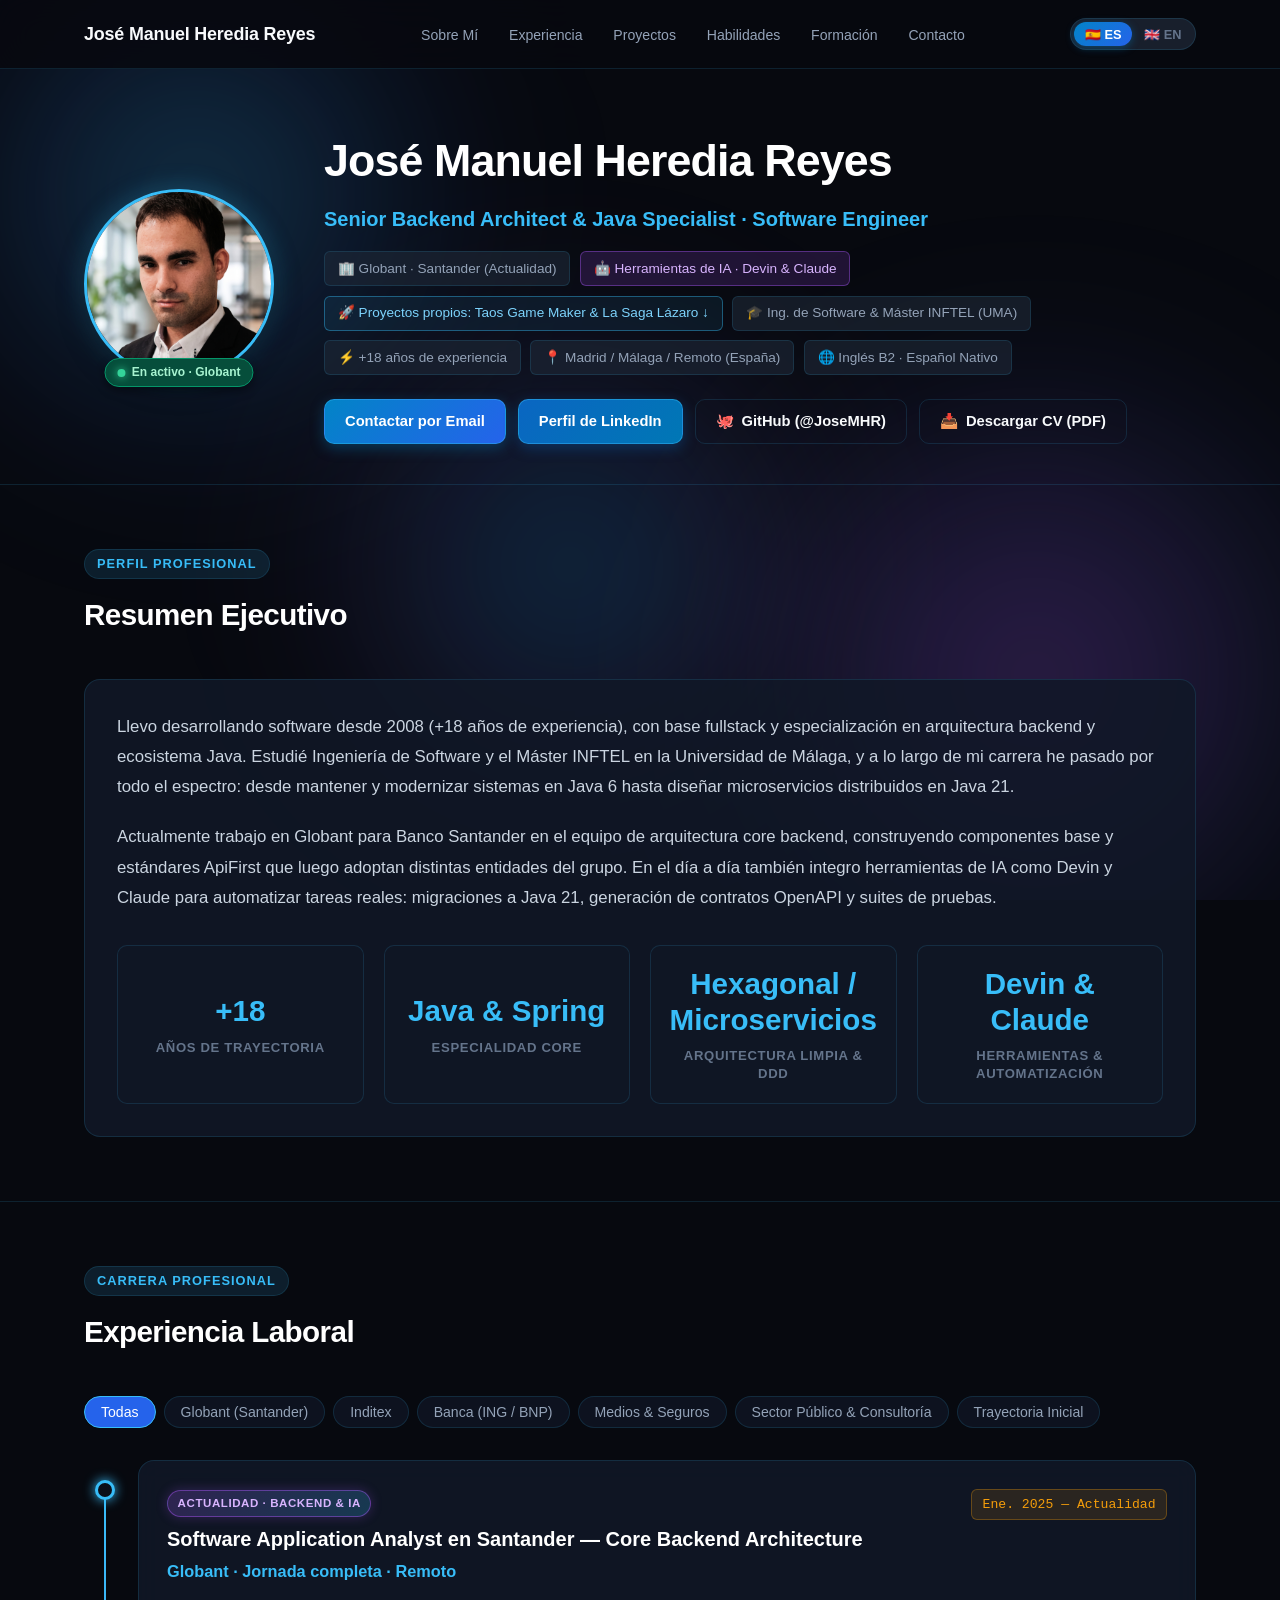
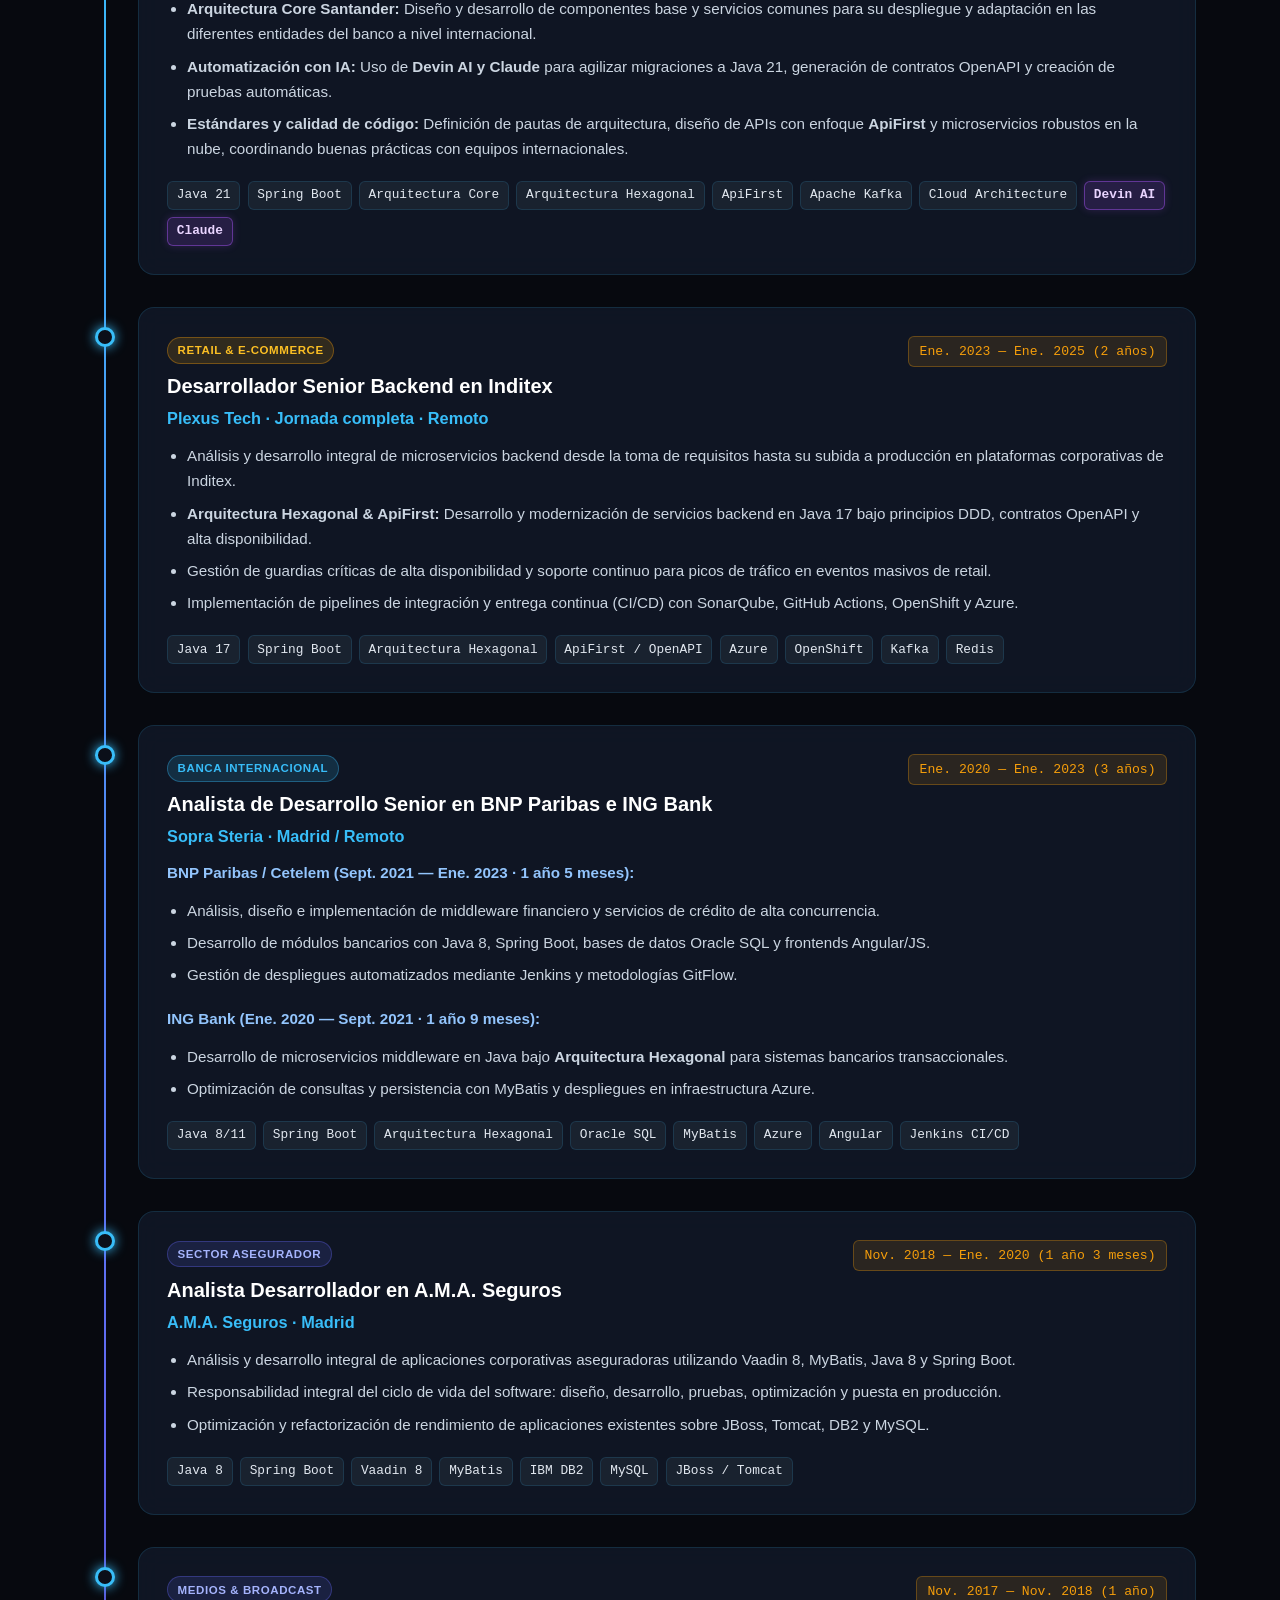
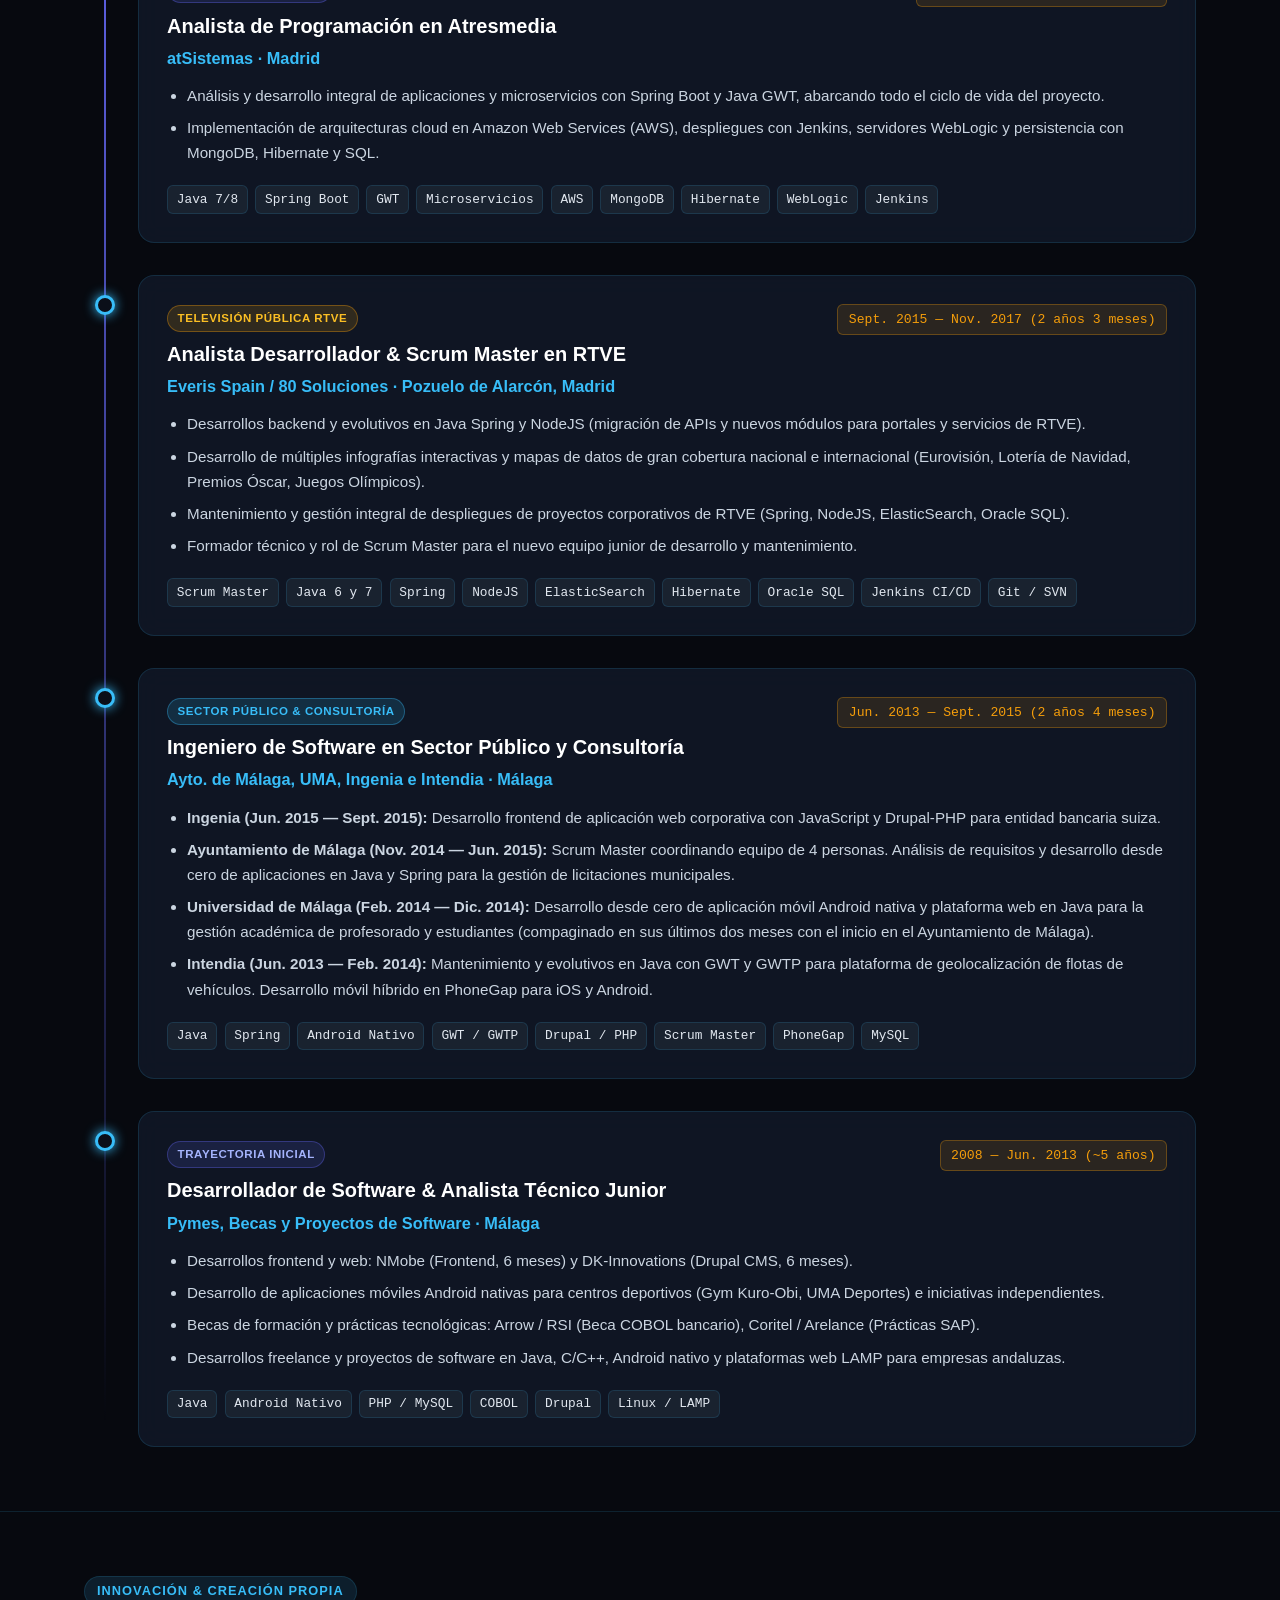
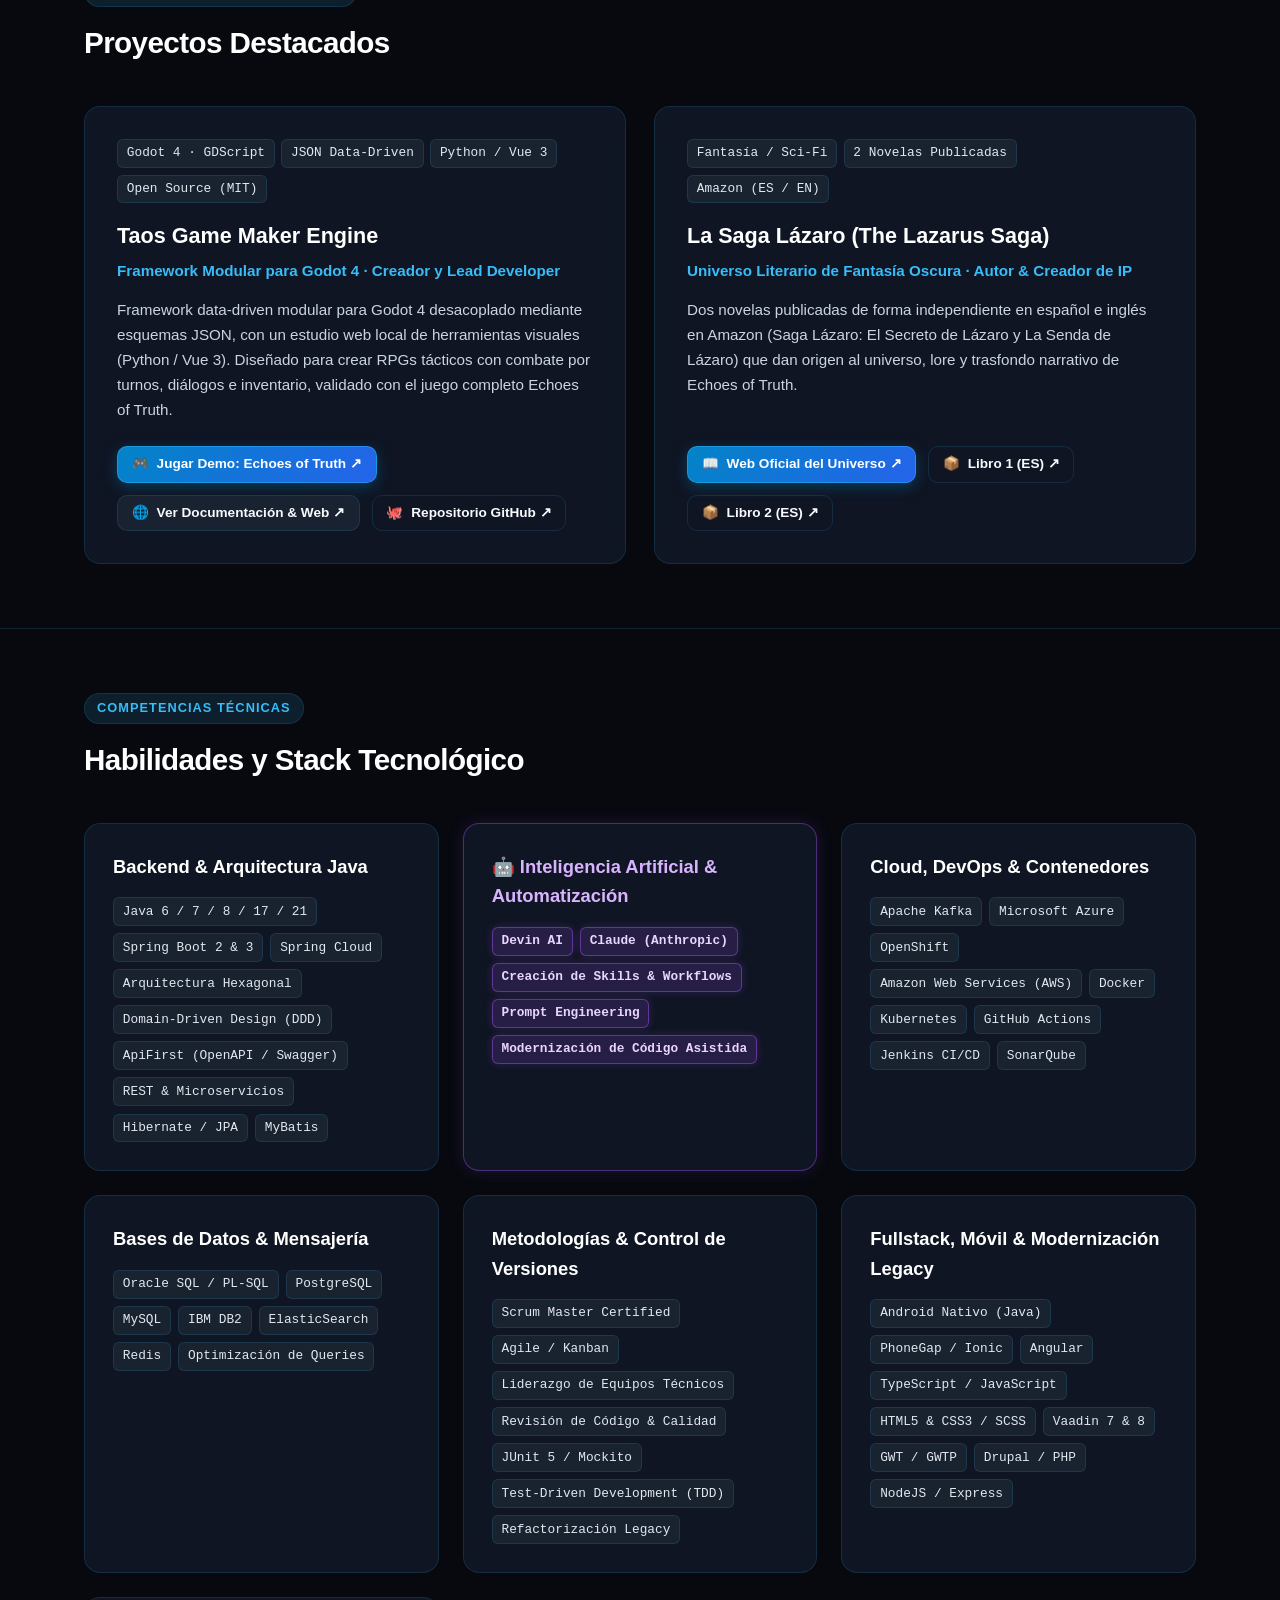
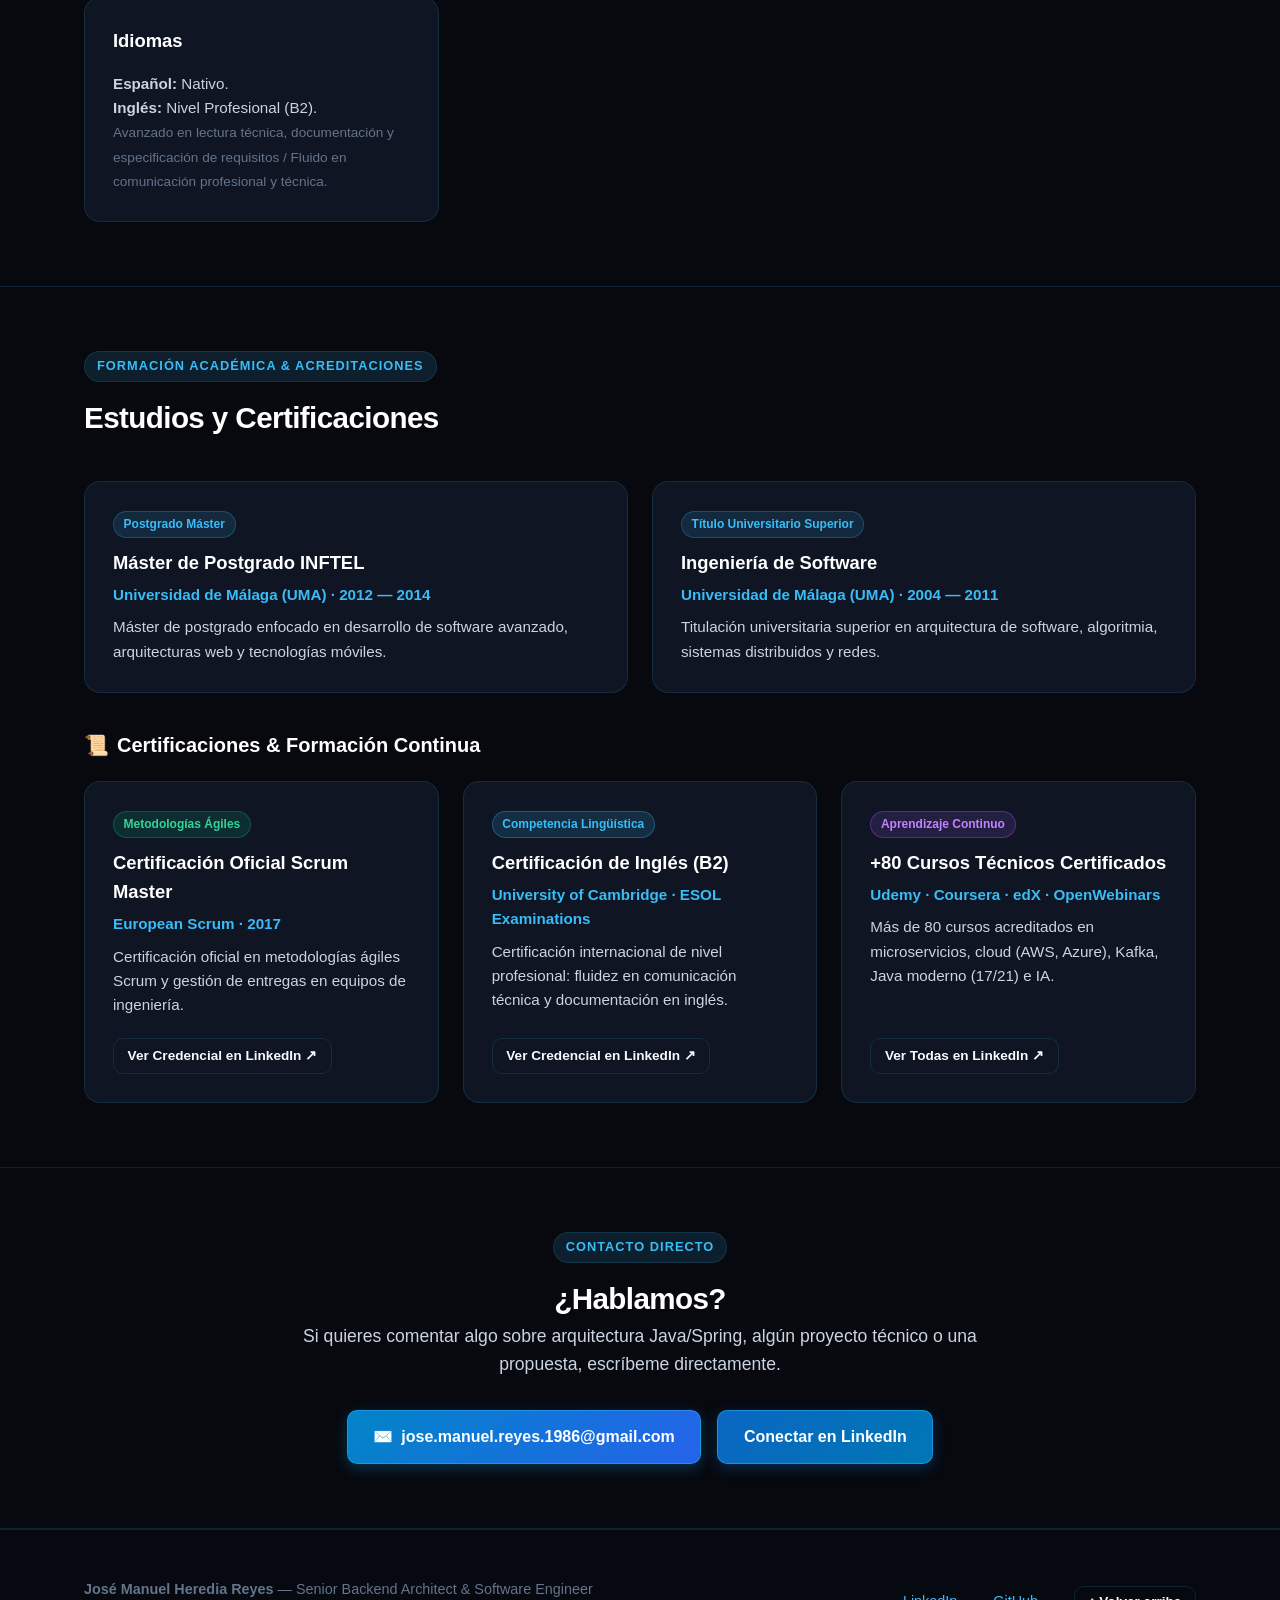
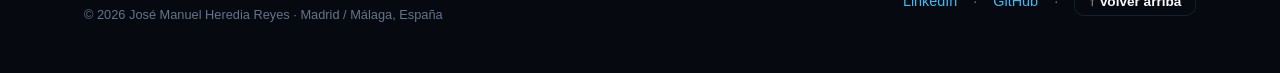
==== commit 58bc1432: "Add English 1-page CV PDF and dynamic download switcher; update Saga Lazaro naming" ====
--- a/index.html
+++ b/index.html
@@ -451,7 +451,7 @@
               <h3 class="project-title" id="lazarus-title">La Saga Lázaro (The Lazarus Saga)</h3>
               <div class="project-subtitle" id="lazarus-sub">Universo Literario de Fantasía Oscura · Autor & Creador de IP</div>
               <p class="project-desc" id="lazarus-desc">
-                Dos novelas publicadas de forma independiente en español e inglés en Amazon (La Leyenda de las Esferas y su secuela) que dan origen al universo, lore y trasfondo narrativo de Echoes of Truth.
+                Dos novelas publicadas de forma independiente en español e inglés en Amazon (Saga Lázaro: El Secreto de Lázaro y La Senda de Lázaro) que dan origen al universo, lore y trasfondo narrativo de Echoes of Truth.
               </p>
             </div>
             <div style="margin-top: 1.5rem; display: flex; gap: 0.75rem; flex-wrap: wrap;" id="lazarus-buttons-container">
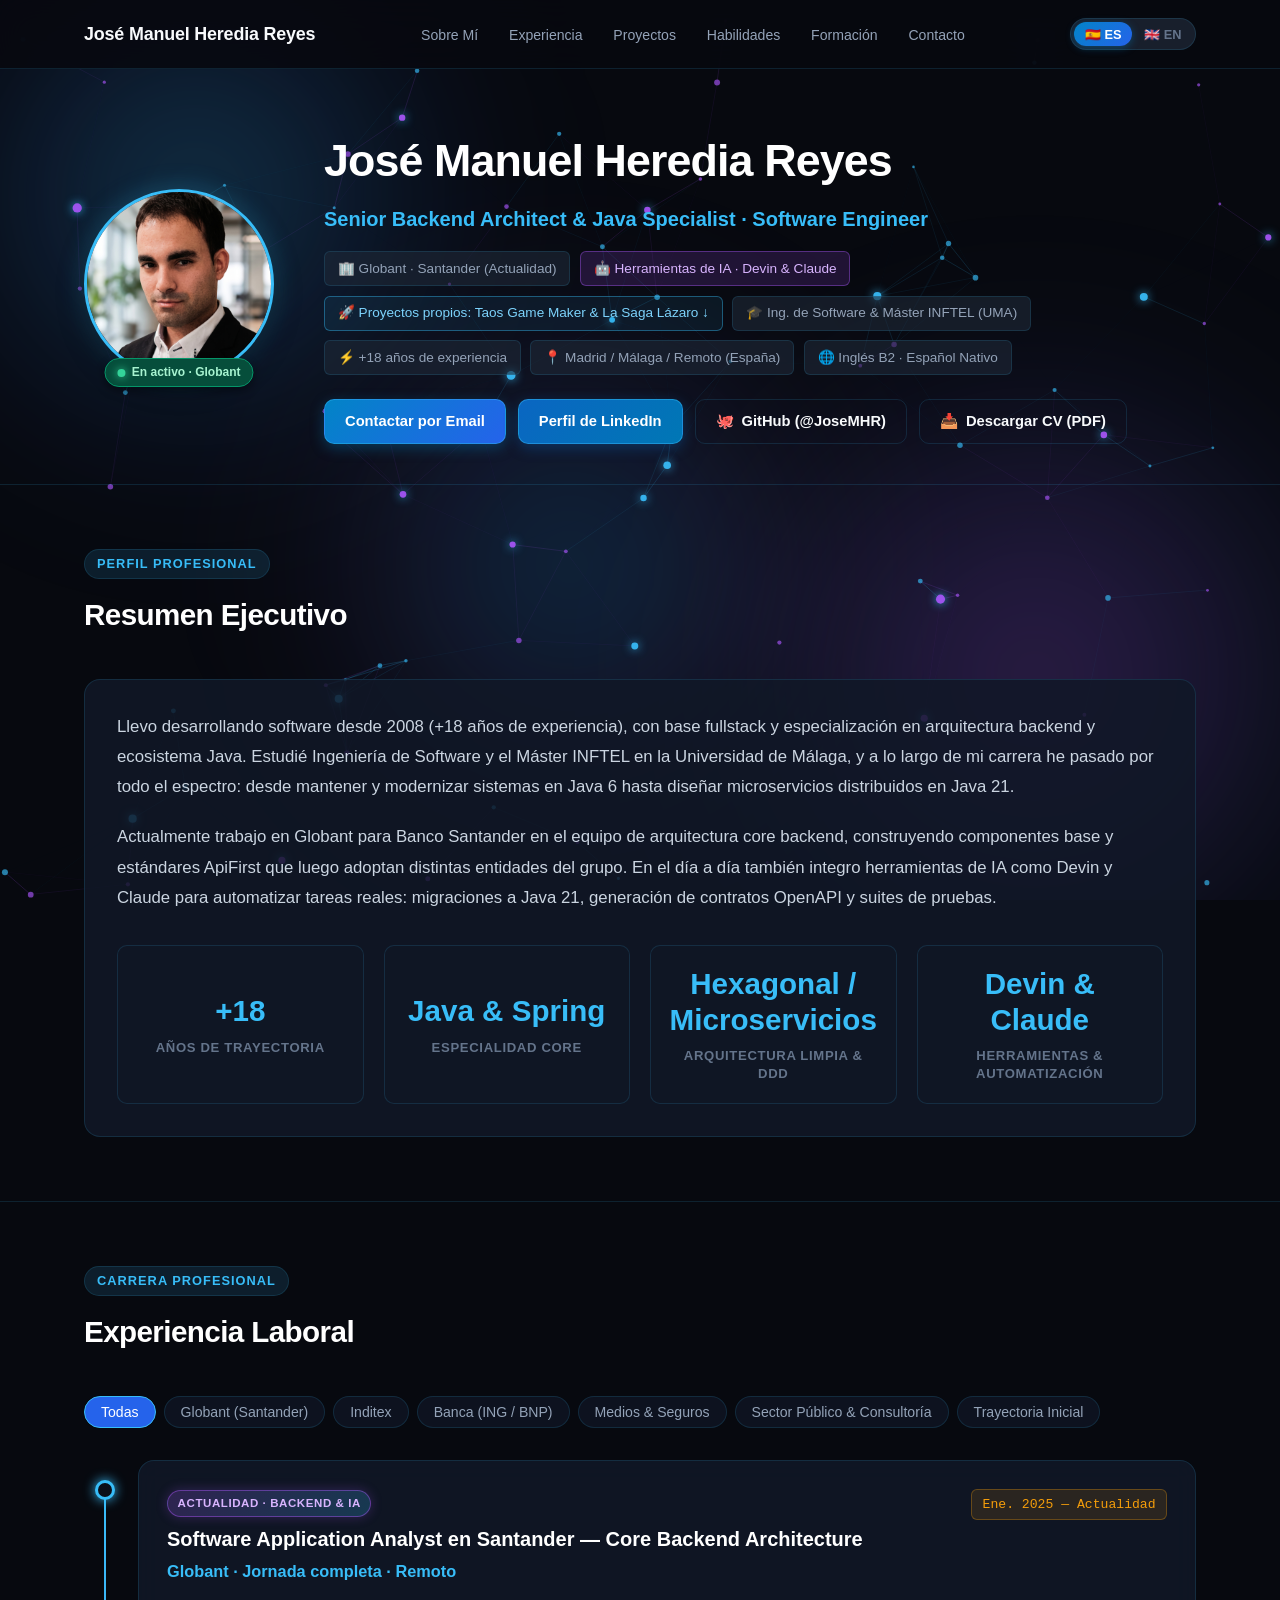
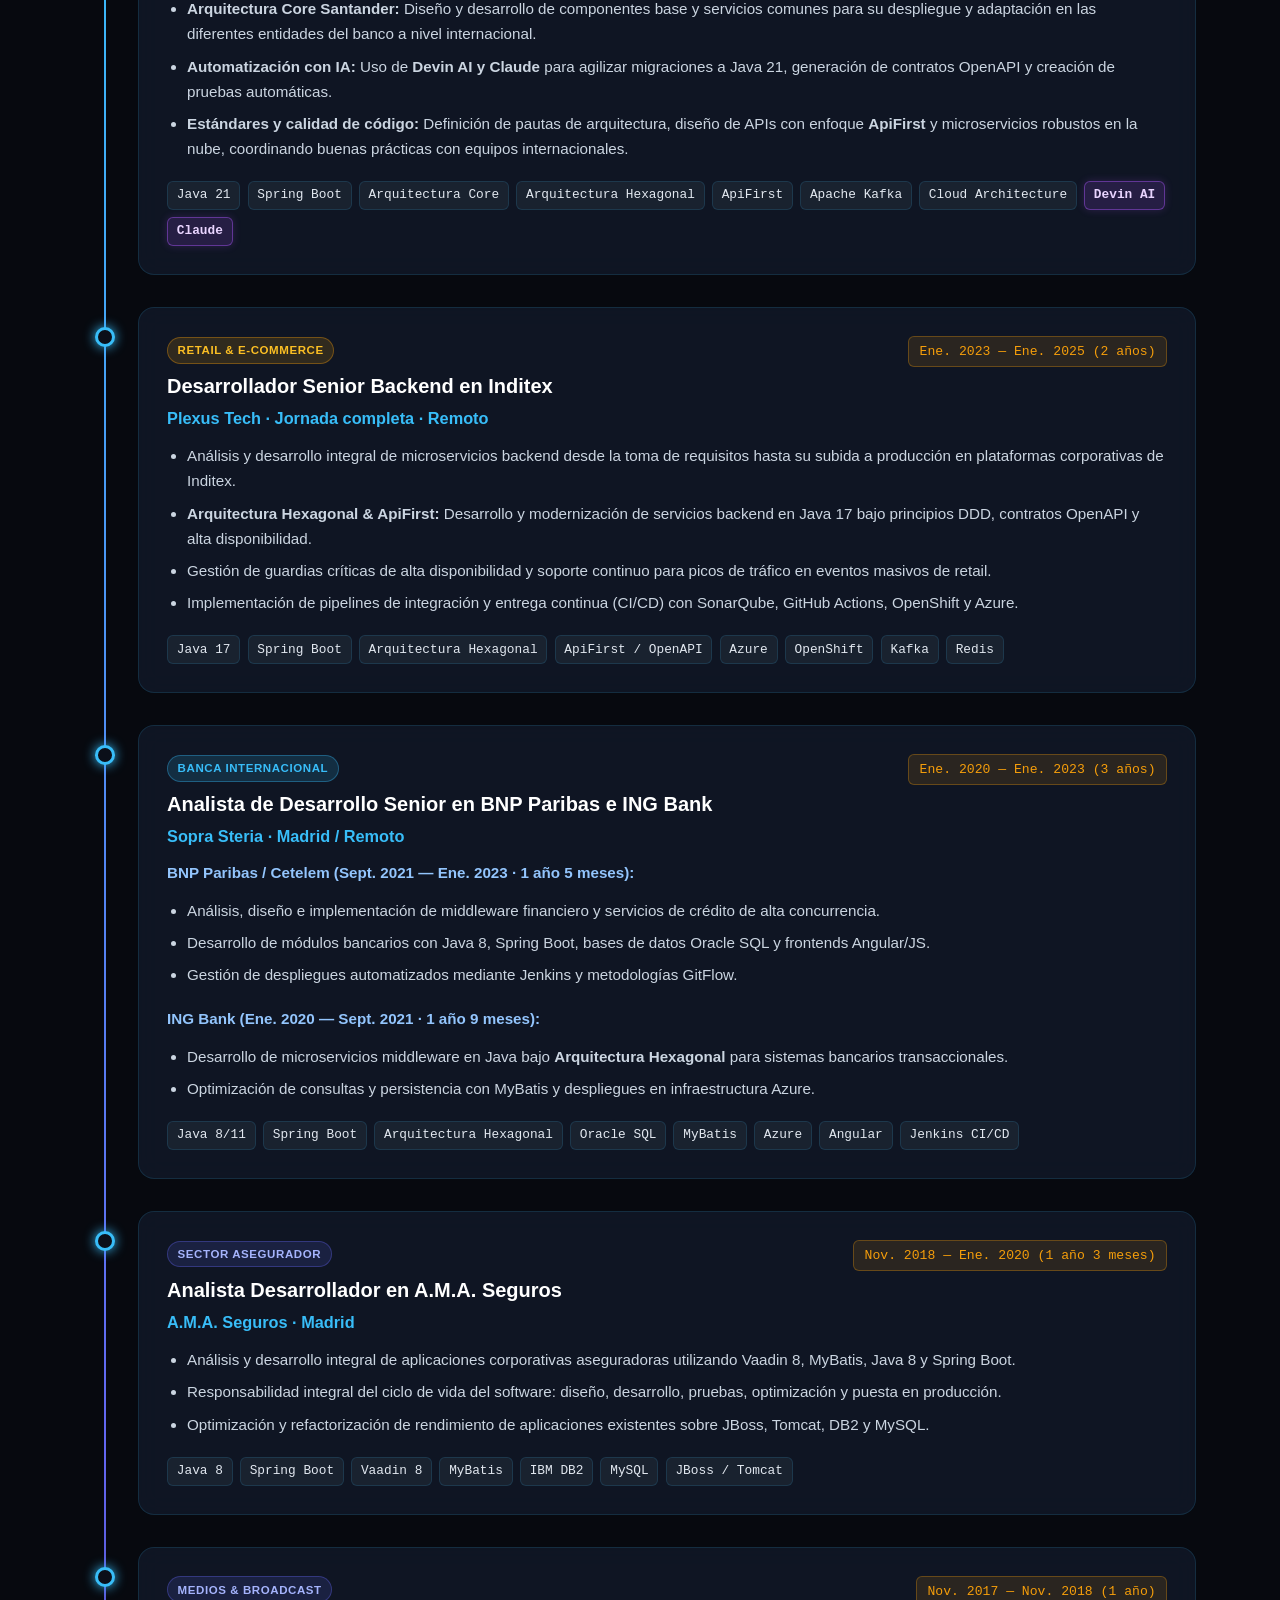
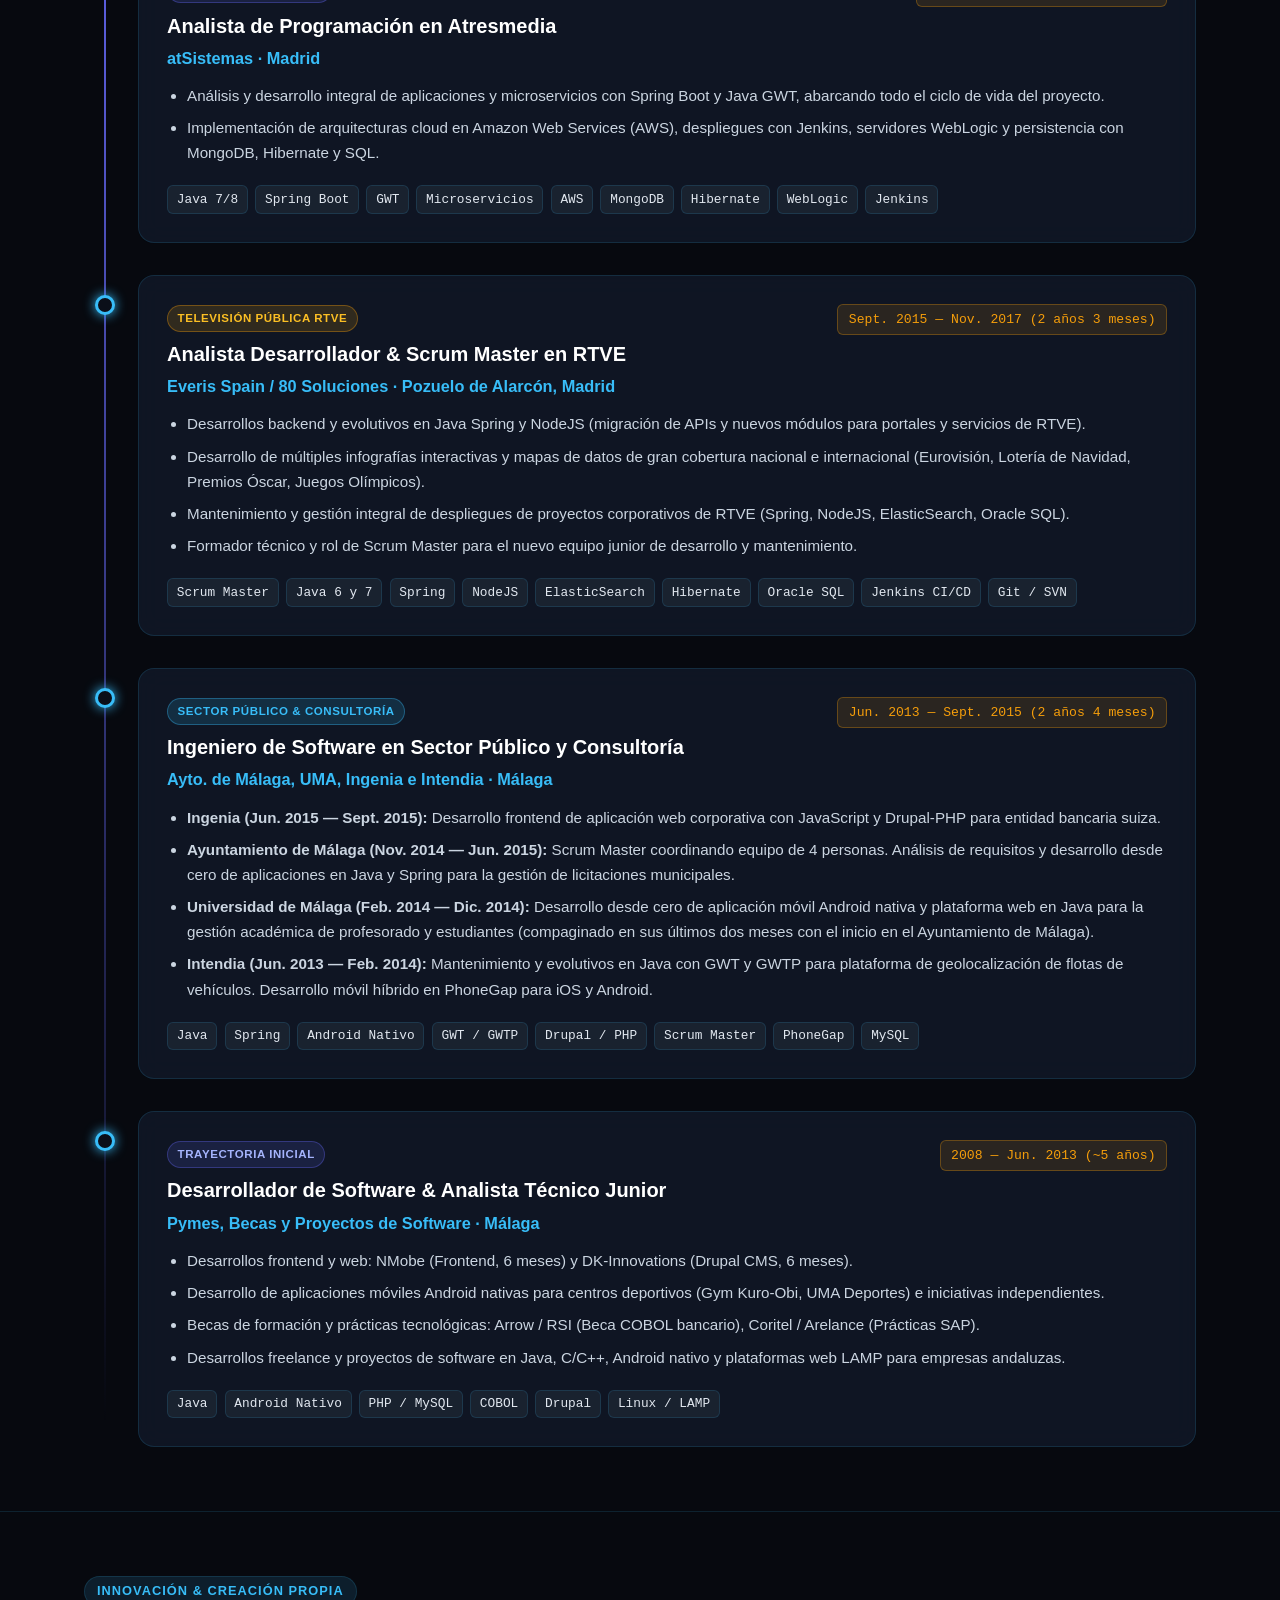
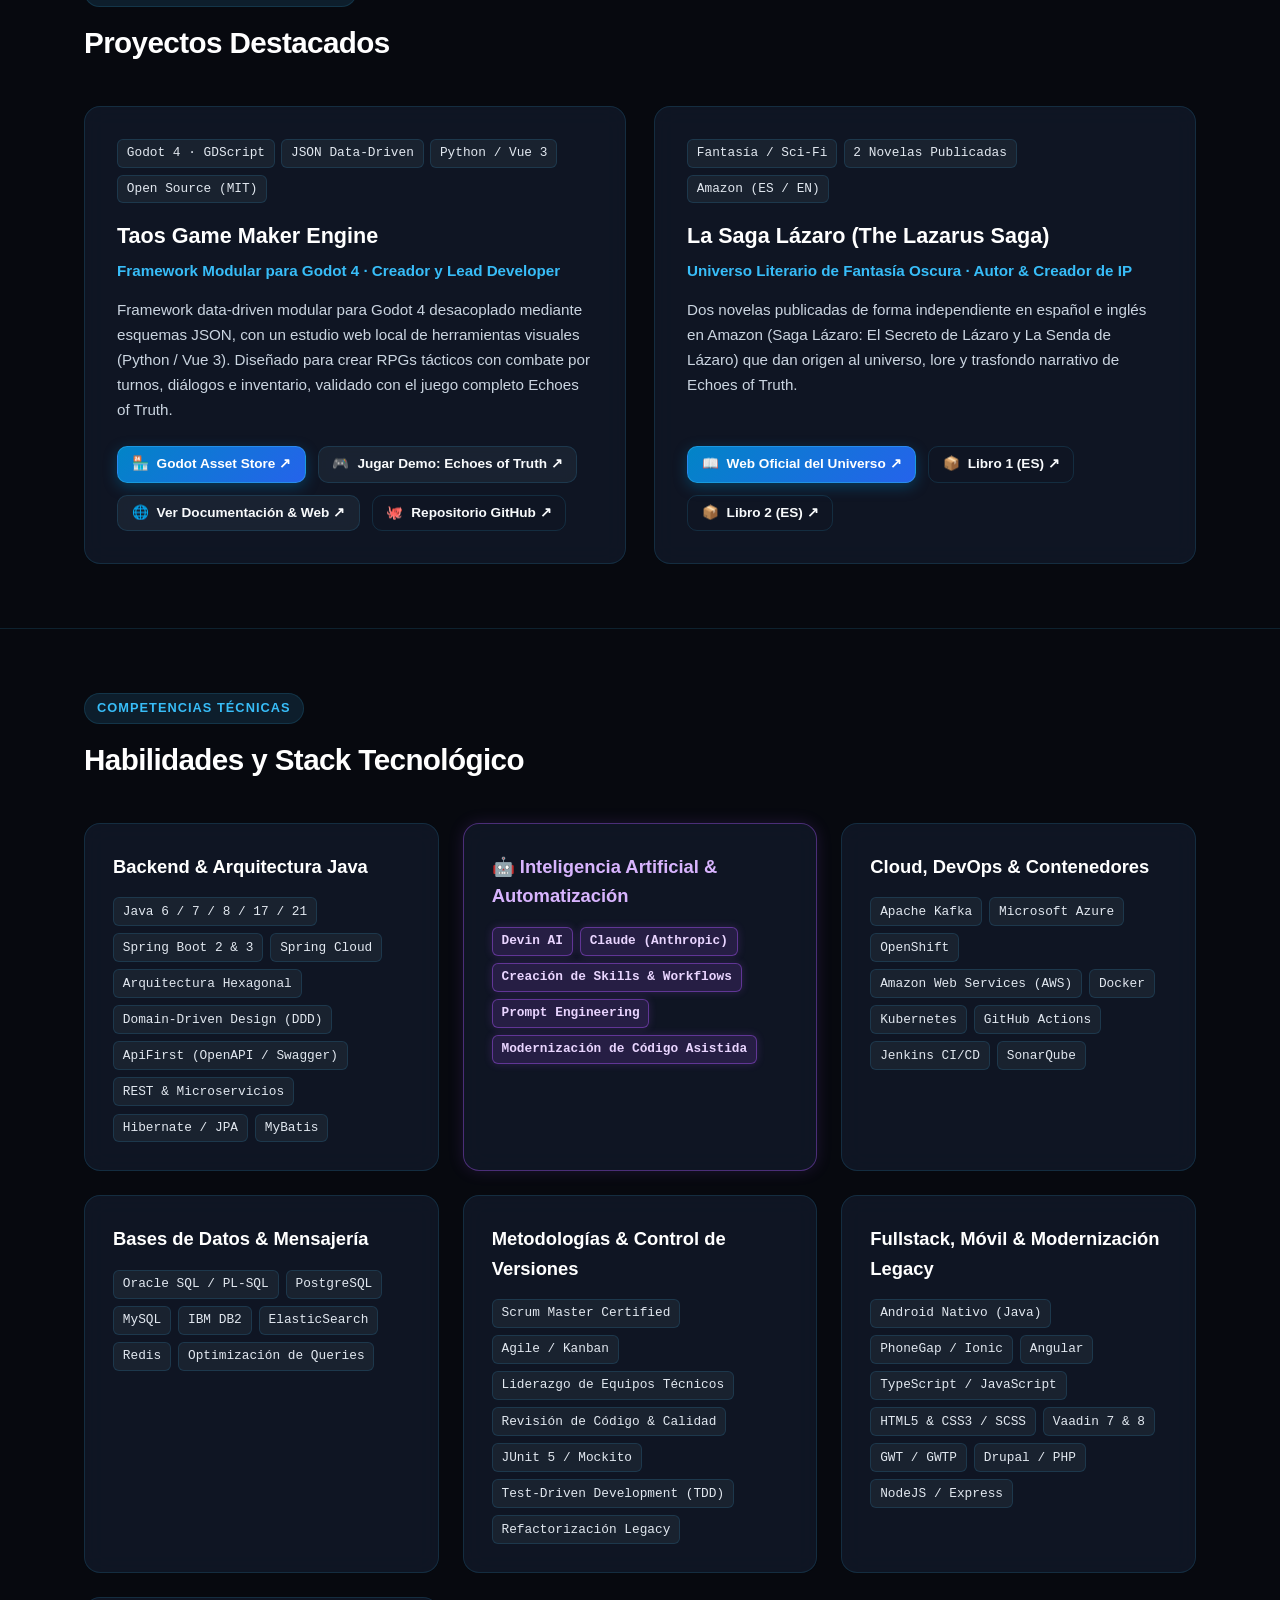
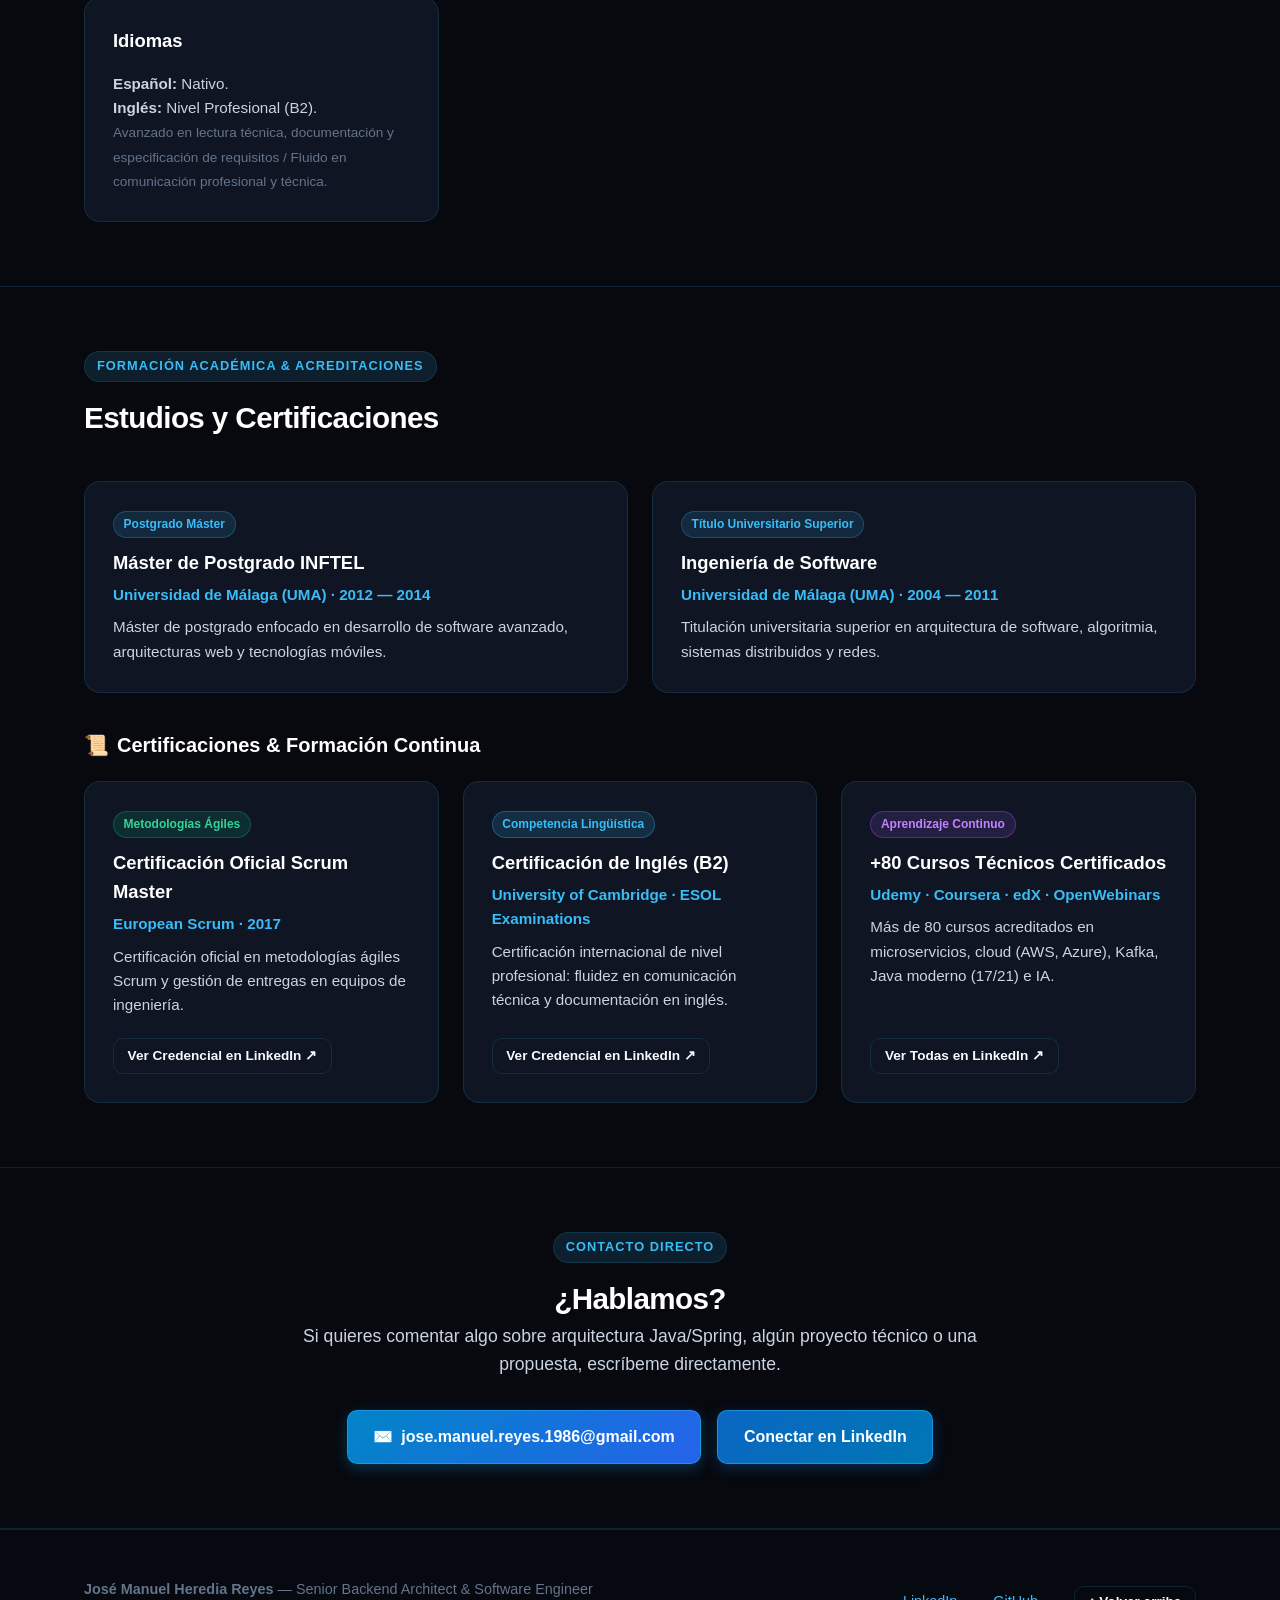
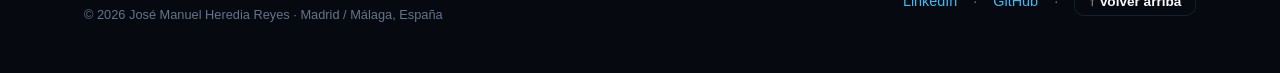
==== commit e264110e: "feat: add official Godot Asset Store button to Taos Game Maker showcase and README" ====
--- a/index.html
+++ b/index.html
@@ -428,7 +428,10 @@
               </p>
             </div>
             <div style="margin-top: 1.5rem; display: flex; gap: 0.75rem; flex-wrap: wrap;">
-              <a href="https://taosworld.itch.io/echoesoftruth" target="_blank" rel="noopener" class="btn btn-primary btn-sm" id="tgm-demo-btn">
+              <a href="https://store.godotengine.org/asset/taos/taos-game-maker/" target="_blank" rel="noopener" class="btn btn-primary btn-sm" id="tgm-store-btn">
+                <span>🏪</span> Godot Asset Store ↗
+              </a>
+              <a href="https://taosworld.itch.io/echoesoftruth" target="_blank" rel="noopener" class="btn btn-secondary btn-sm" id="tgm-demo-btn">
                 <span>🎮</span> Jugar Demo: Echoes of Truth ↗
               </a>
               <a href="https://josemhr.github.io/TaosGameMaker/" target="_blank" rel="noopener" class="btn btn-secondary btn-sm" id="tgm-doc-btn">
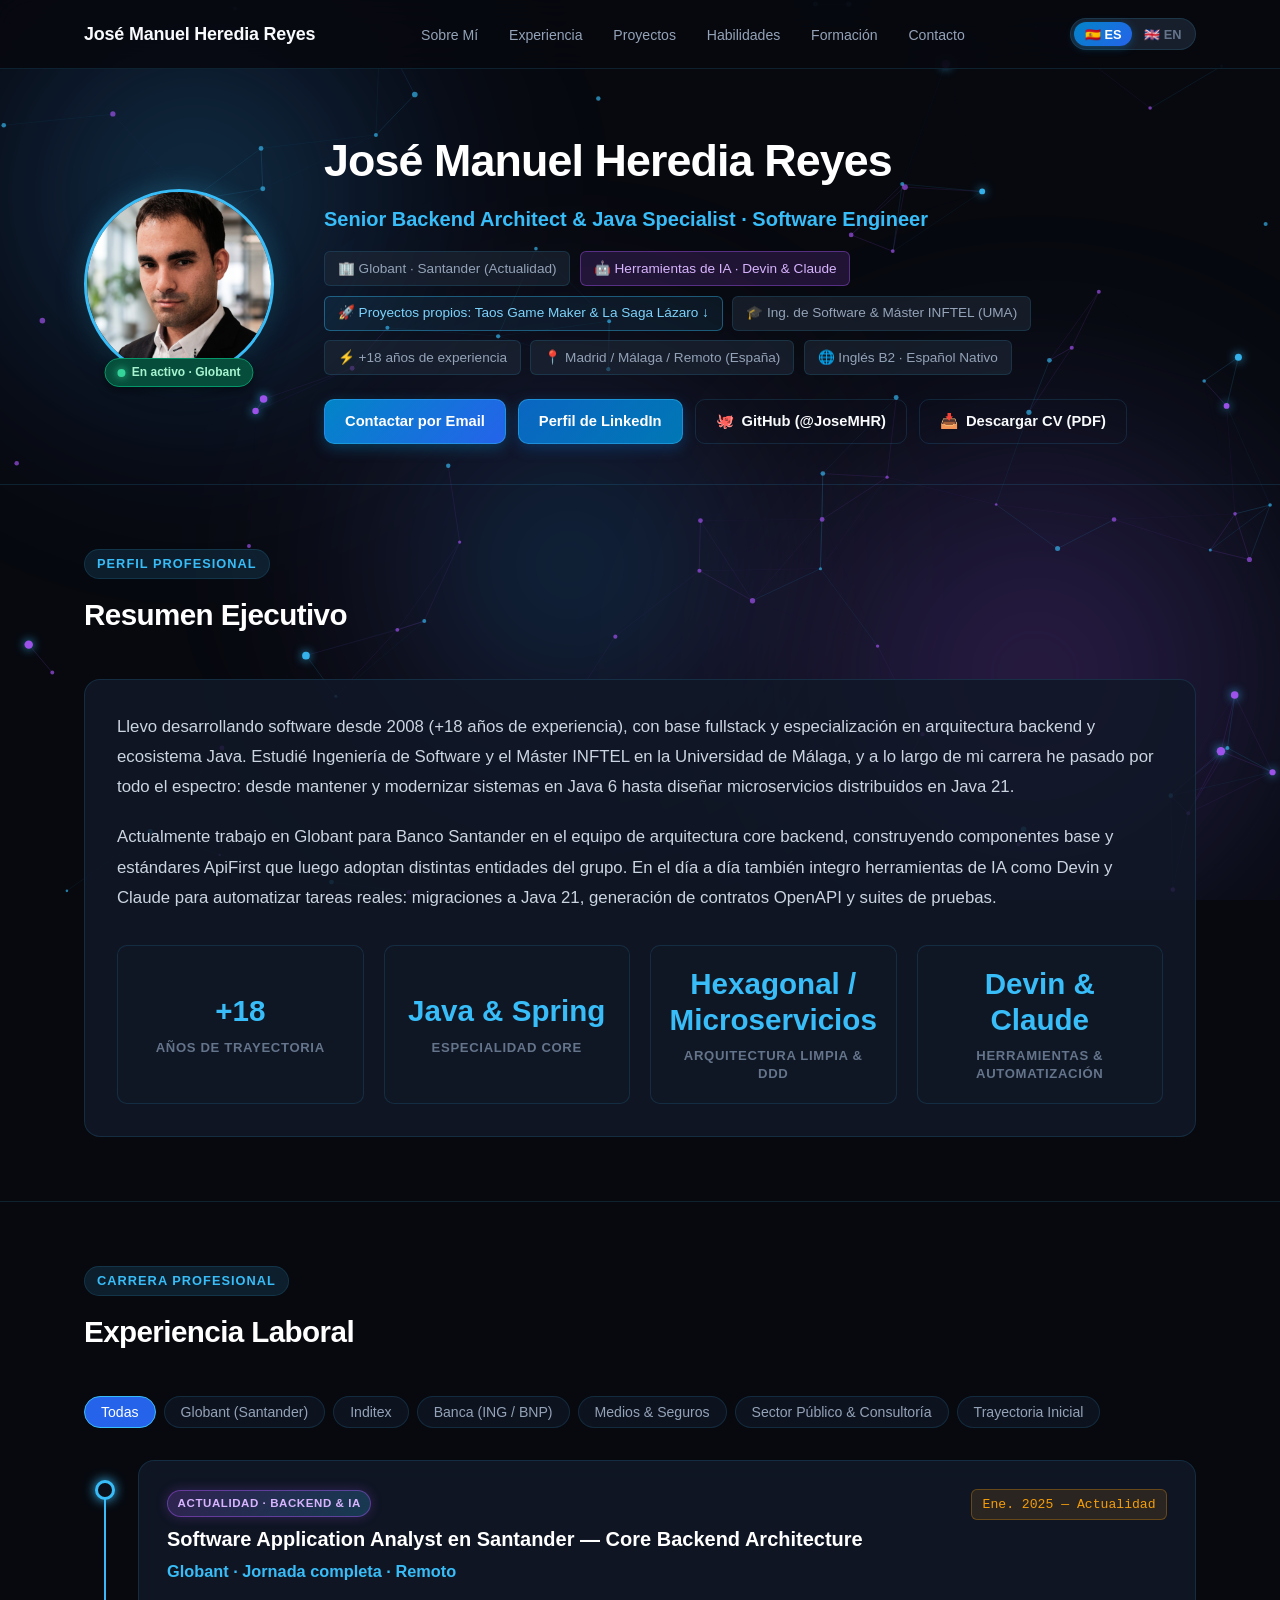
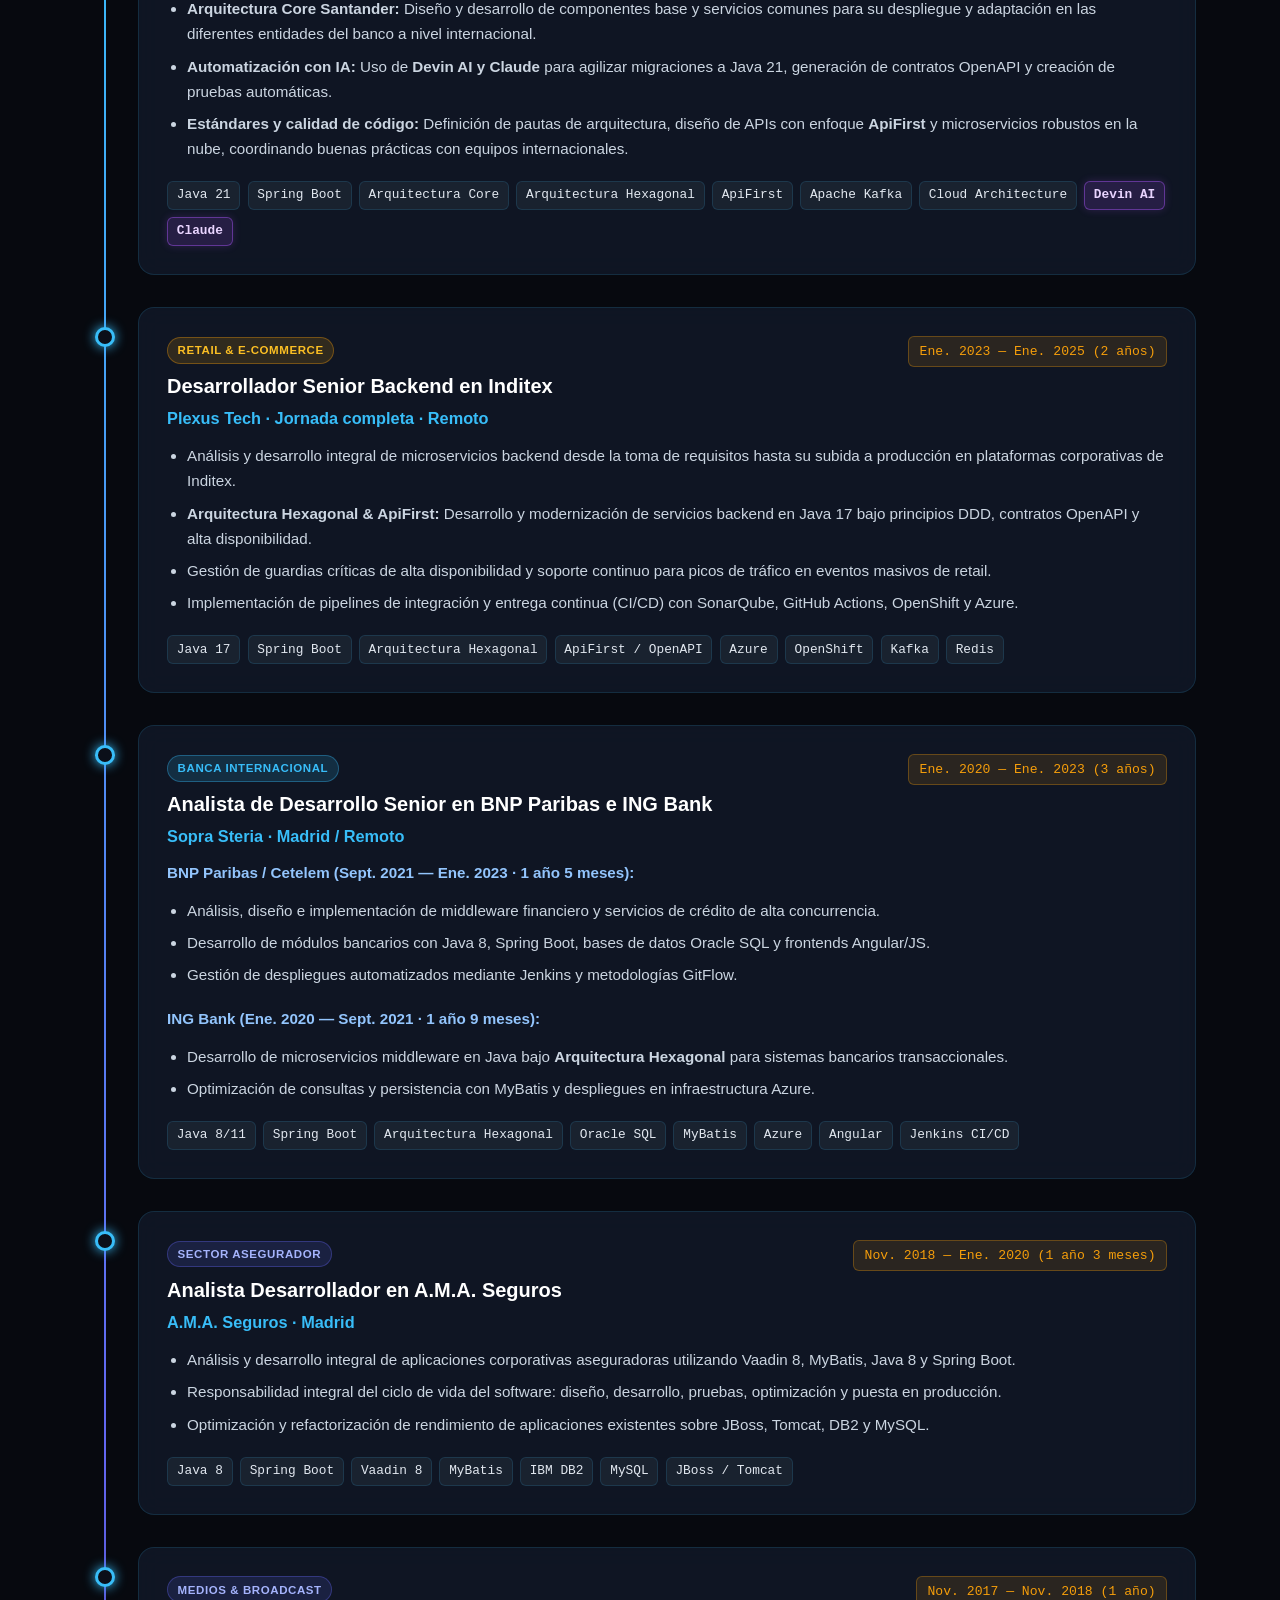
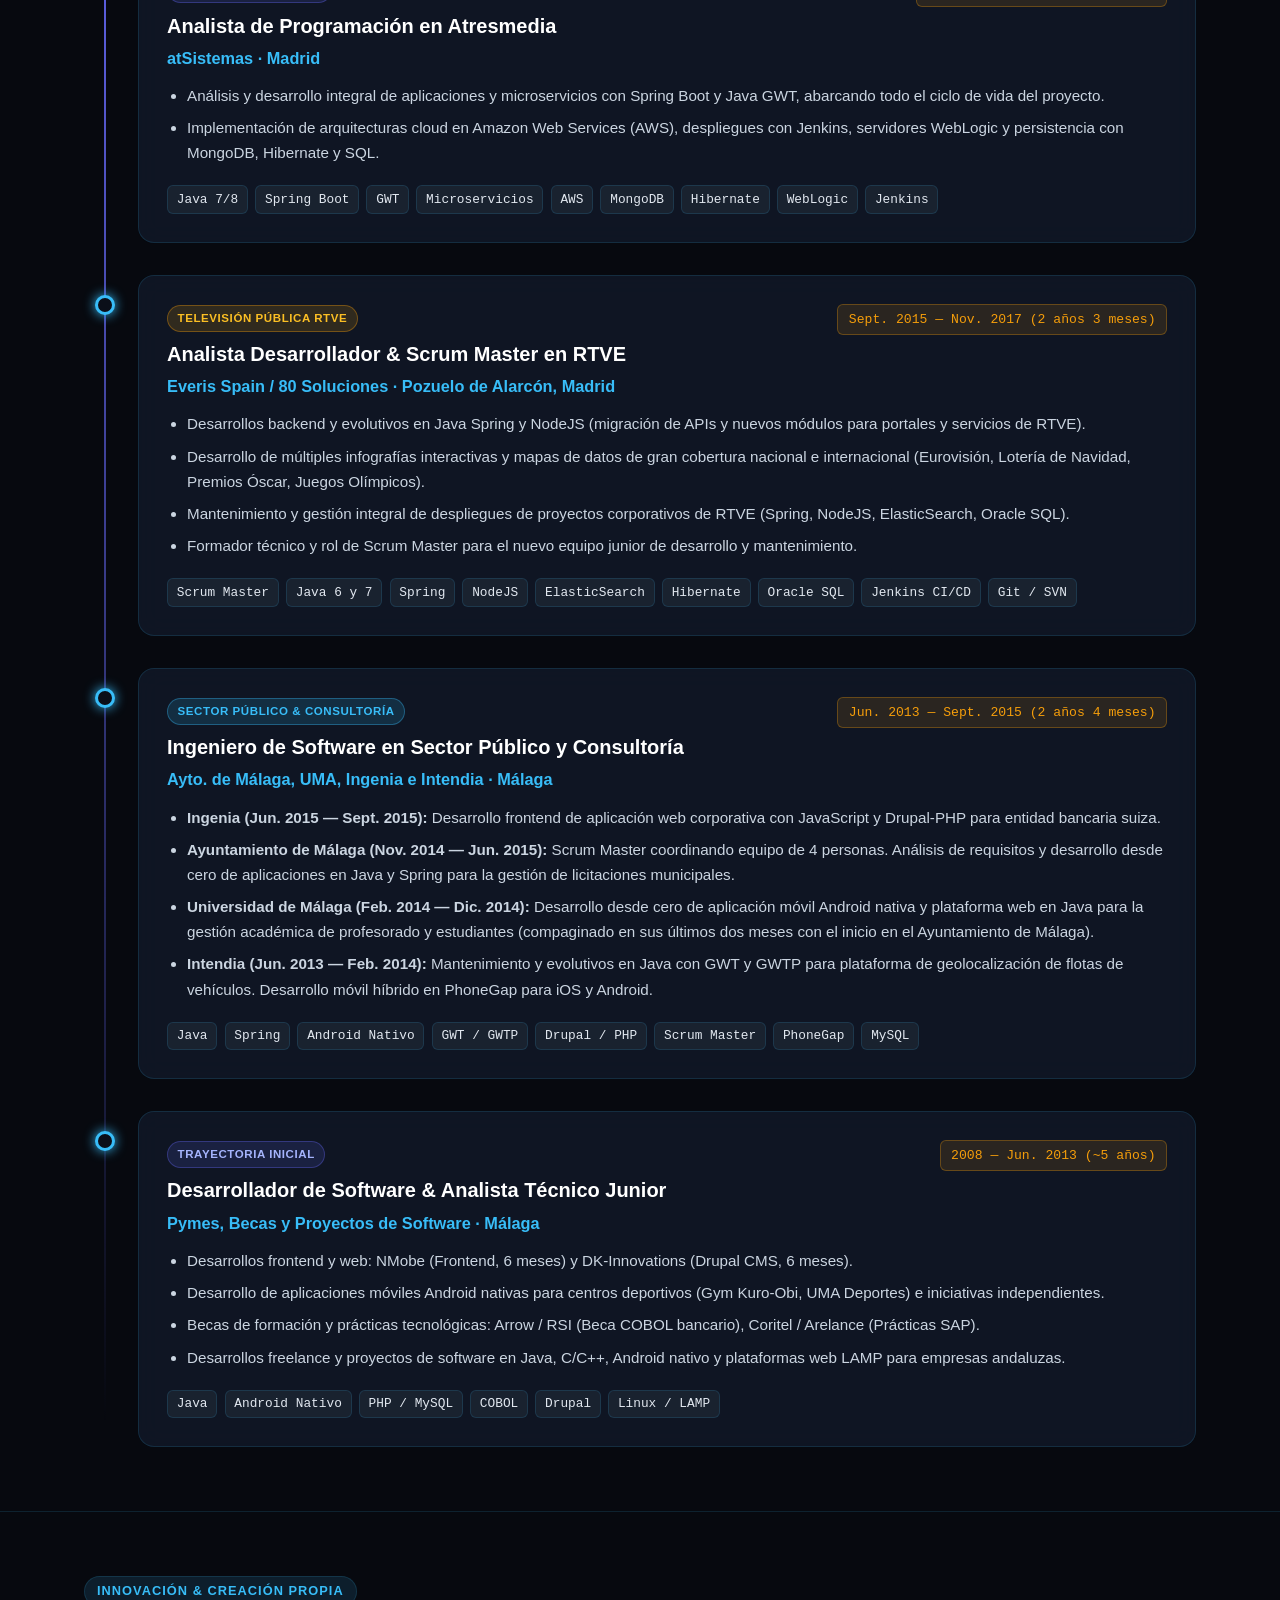
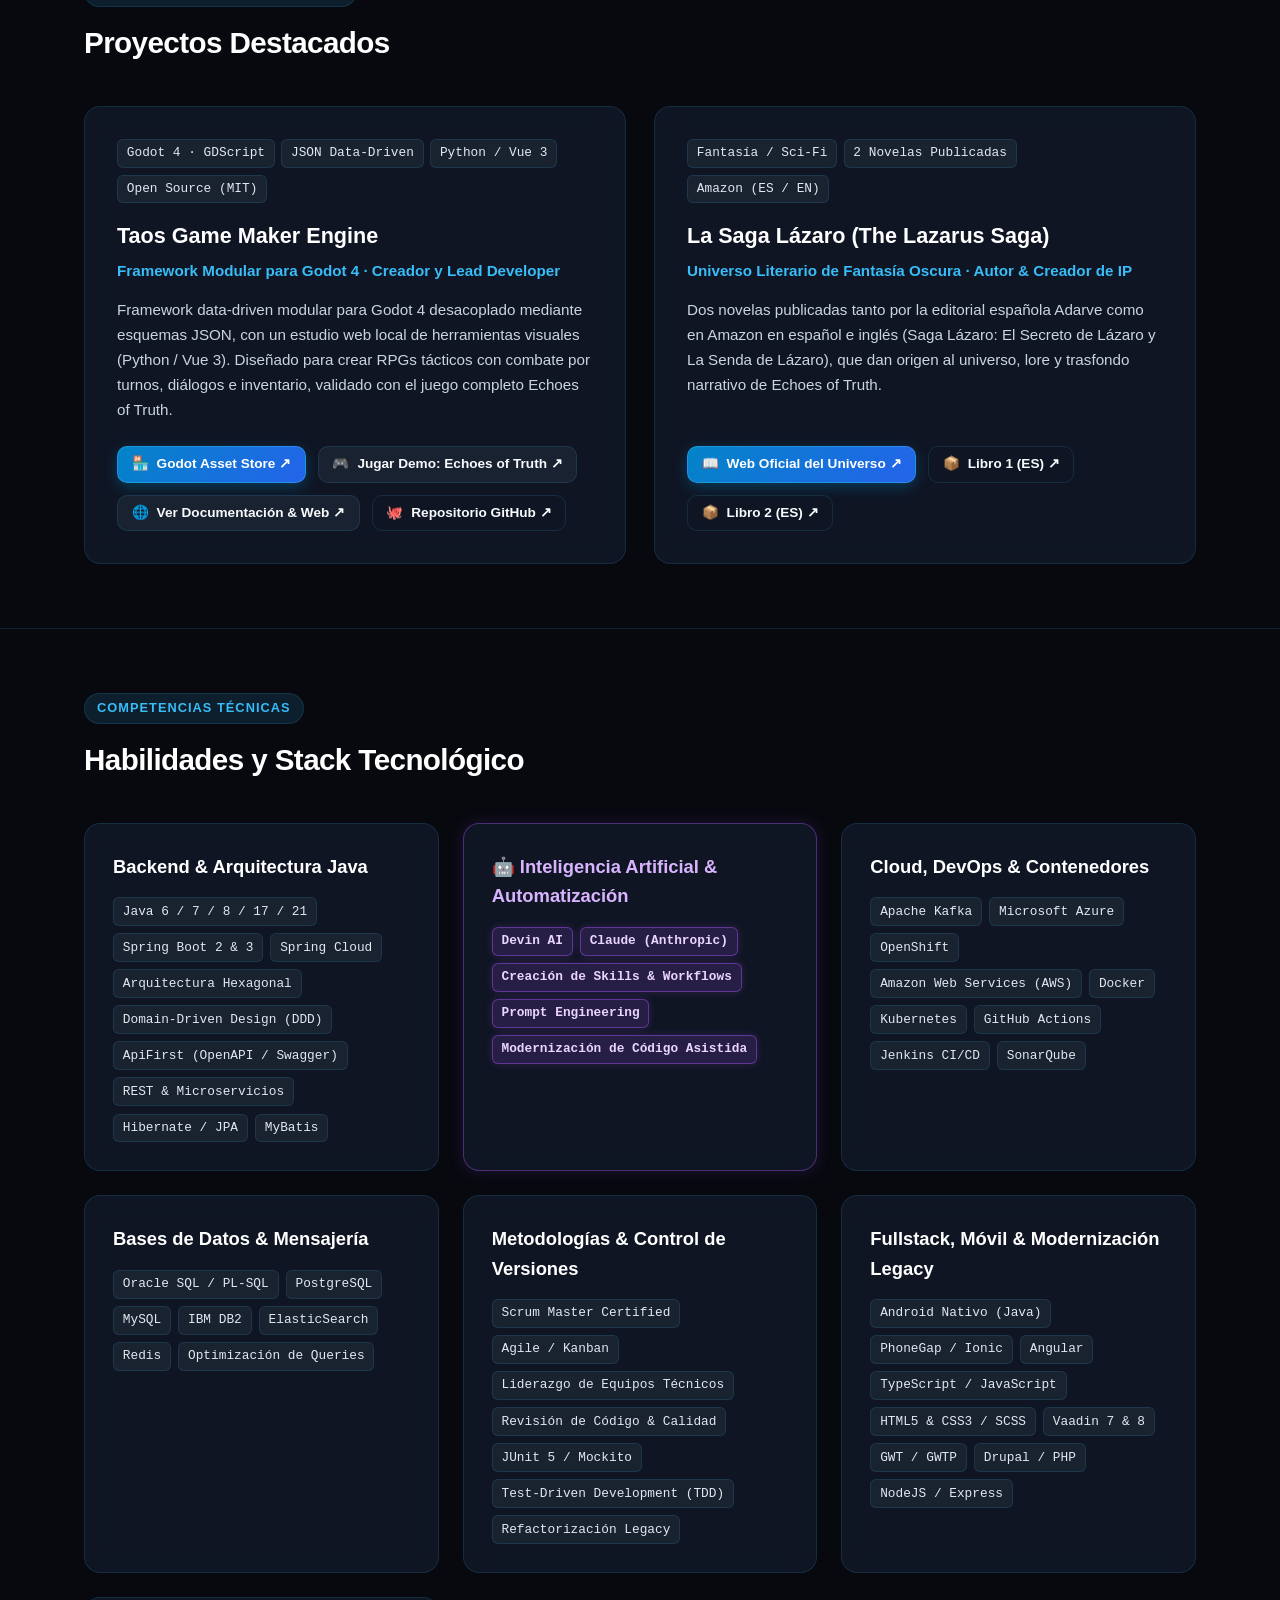
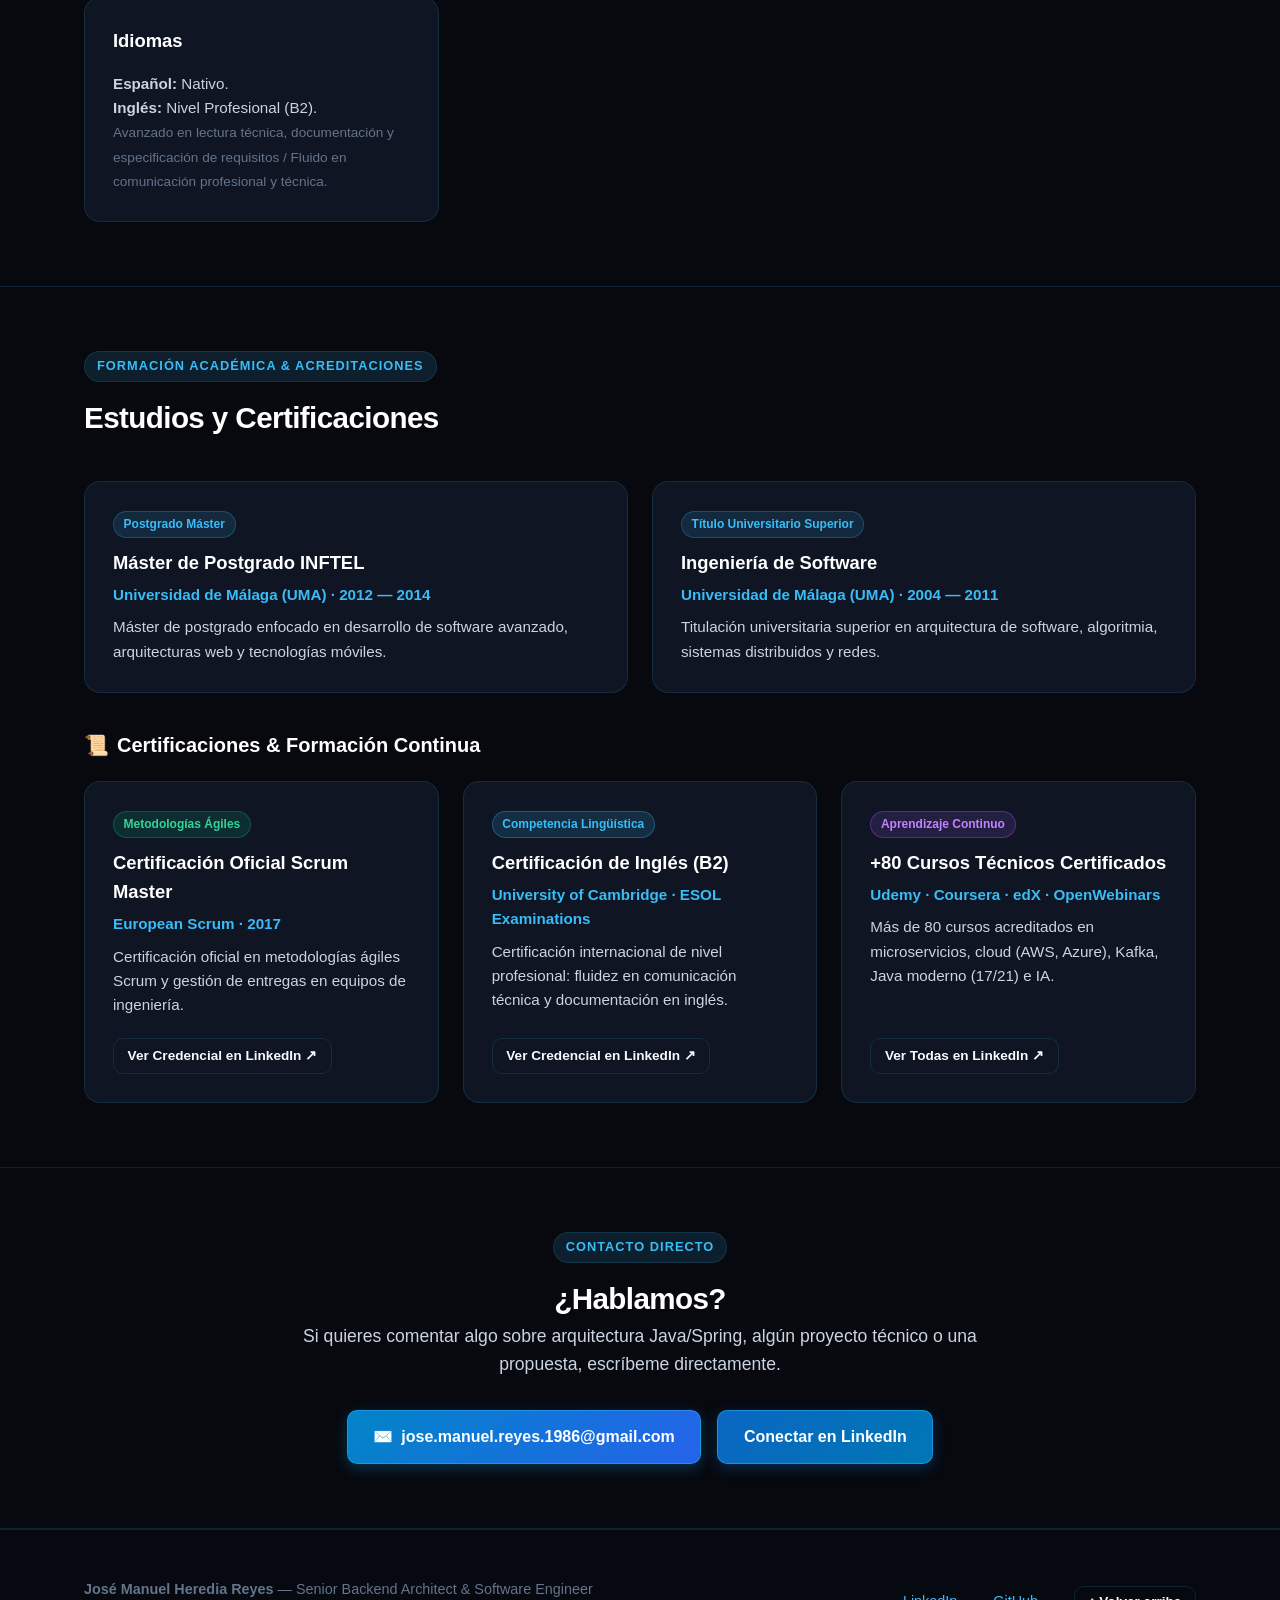
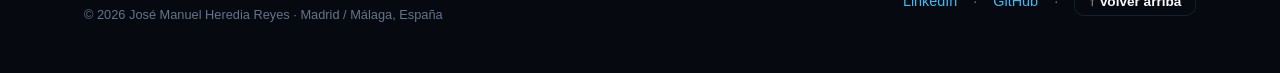
==== commit 4b948aff: "fix(cv): refine personal projects layout, add Editorial Adarve, Godot Asset Store and Global Game Ja" ====
--- a/index.html
+++ b/index.html
@@ -454,7 +454,7 @@
               <h3 class="project-title" id="lazarus-title">La Saga Lázaro (The Lazarus Saga)</h3>
               <div class="project-subtitle" id="lazarus-sub">Universo Literario de Fantasía Oscura · Autor & Creador de IP</div>
               <p class="project-desc" id="lazarus-desc">
-                Dos novelas publicadas de forma independiente en español e inglés en Amazon (Saga Lázaro: El Secreto de Lázaro y La Senda de Lázaro) que dan origen al universo, lore y trasfondo narrativo de Echoes of Truth.
+                Dos novelas publicadas tanto por la editorial española Adarve como en Amazon en español e inglés (Saga Lázaro: El Secreto de Lázaro y La Senda de Lázaro), que dan origen al universo, lore y trasfondo narrativo de Echoes of Truth.
               </p>
             </div>
             <div style="margin-top: 1.5rem; display: flex; gap: 0.75rem; flex-wrap: wrap;" id="lazarus-buttons-container">
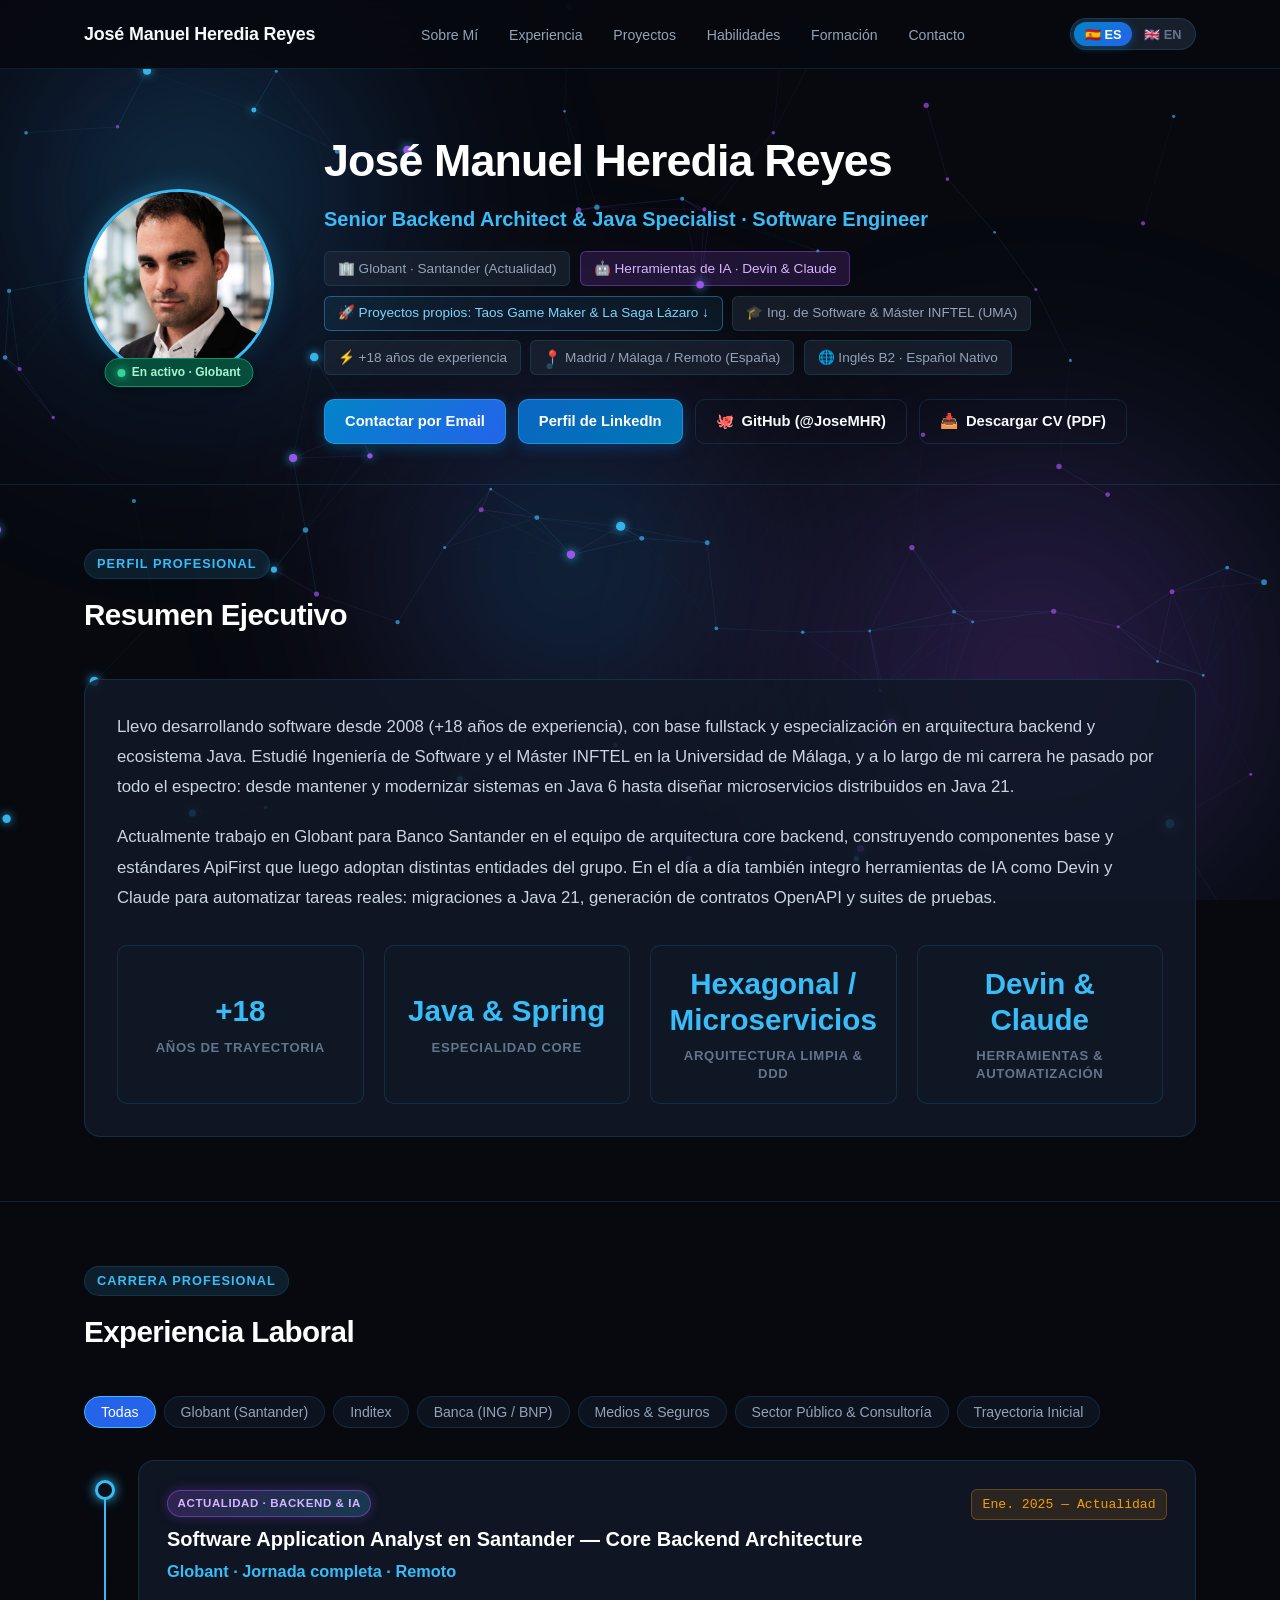
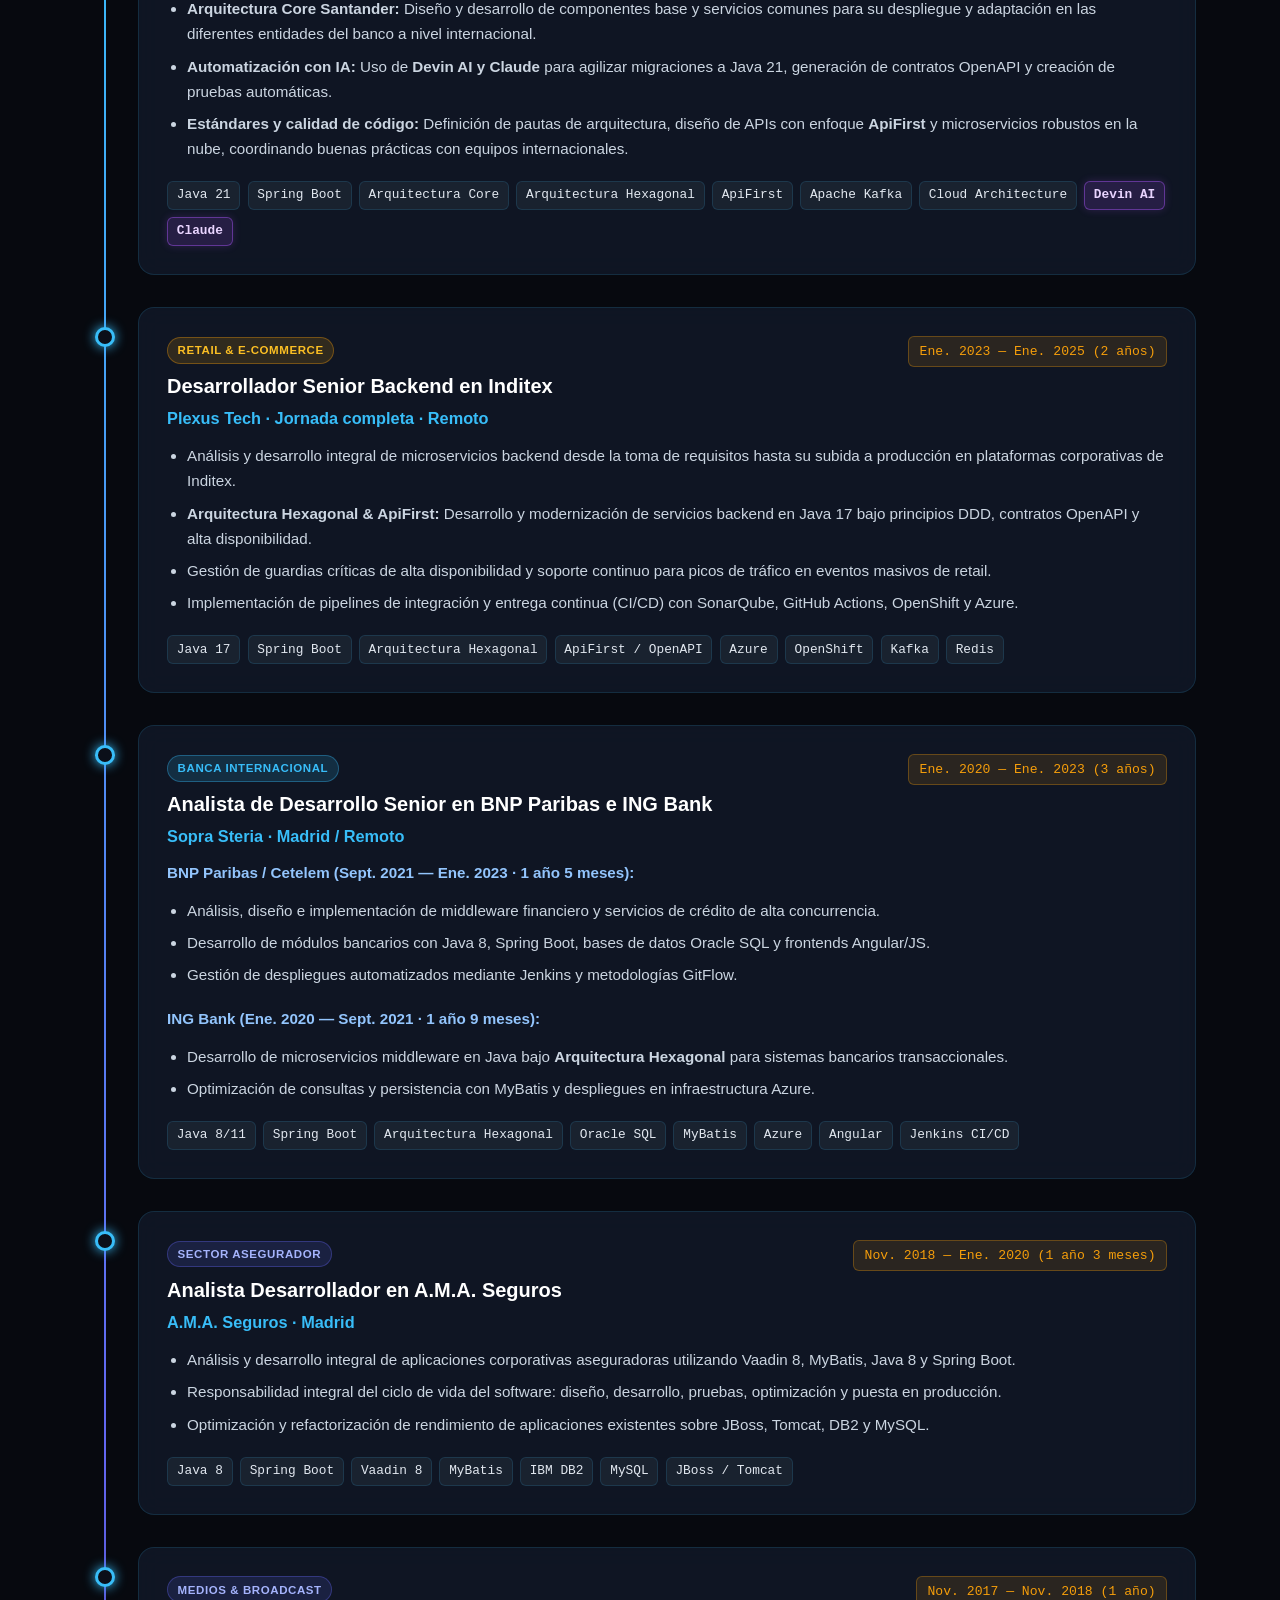
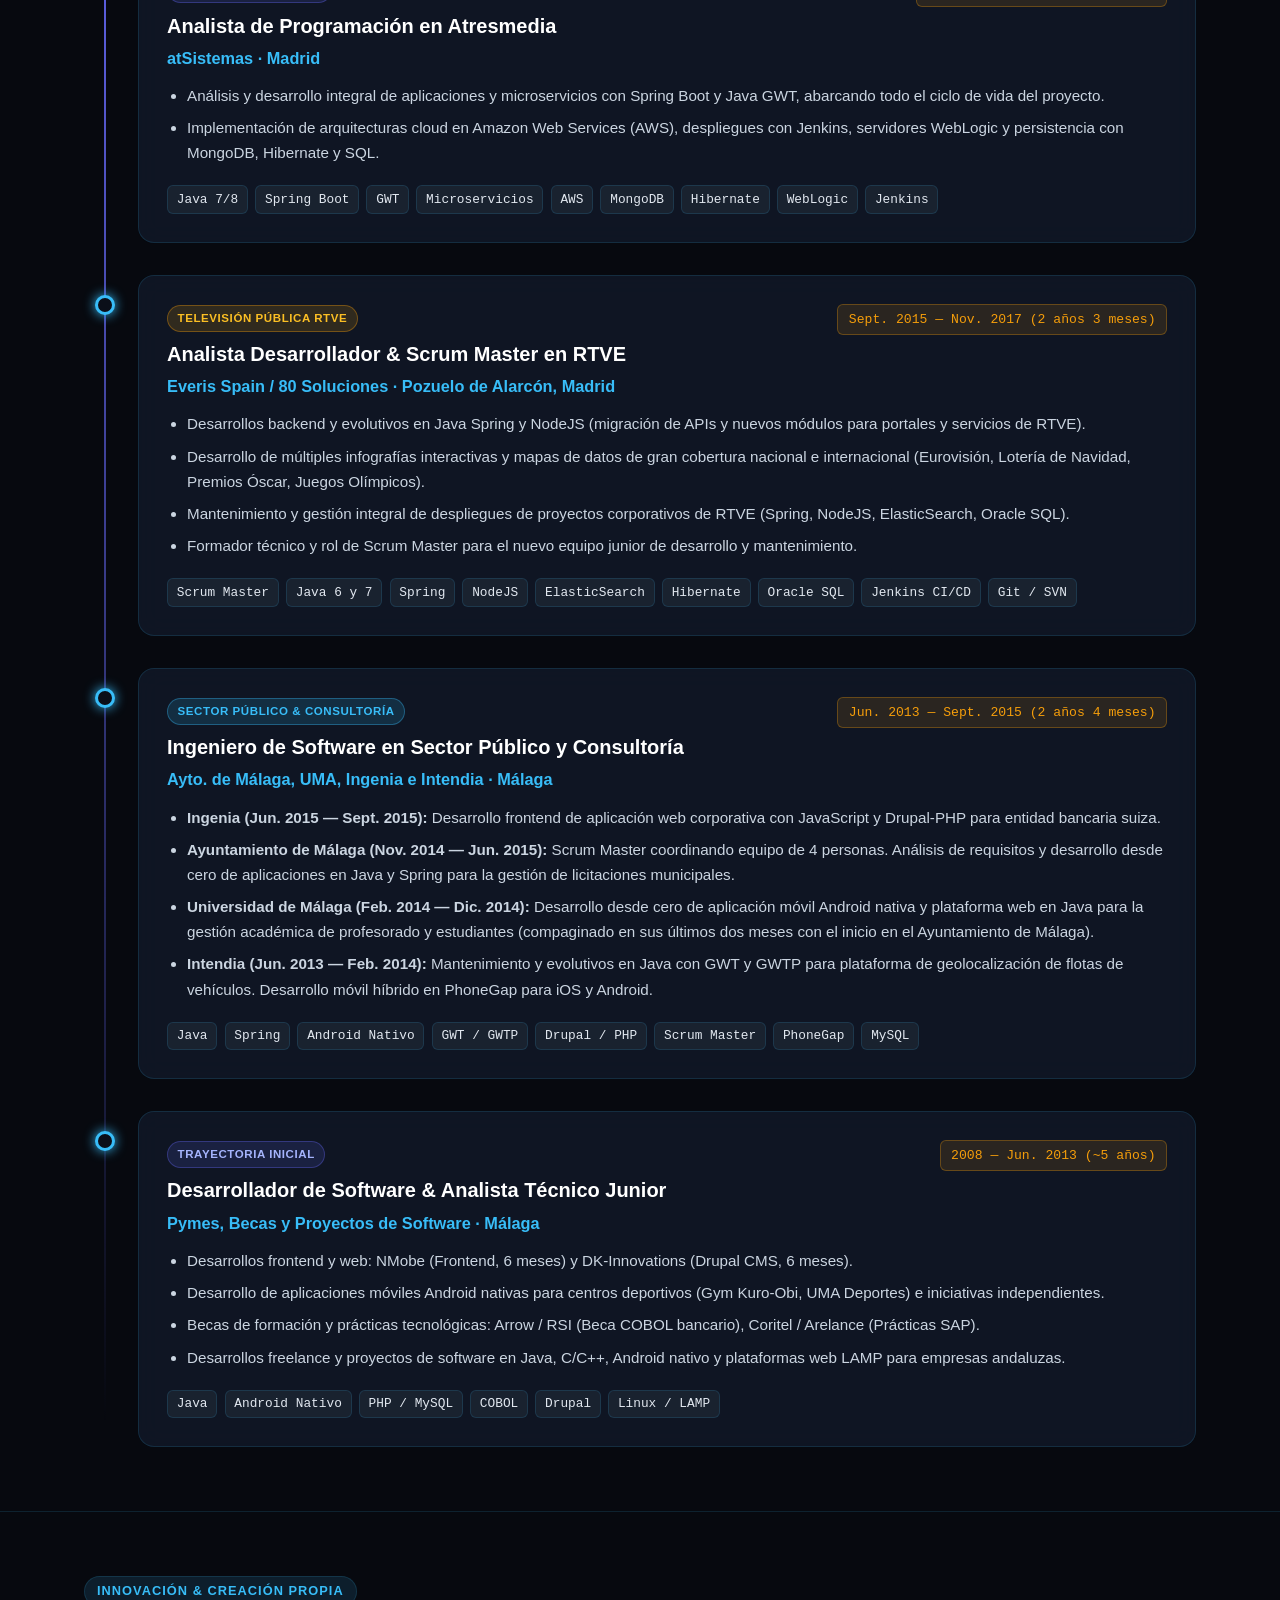
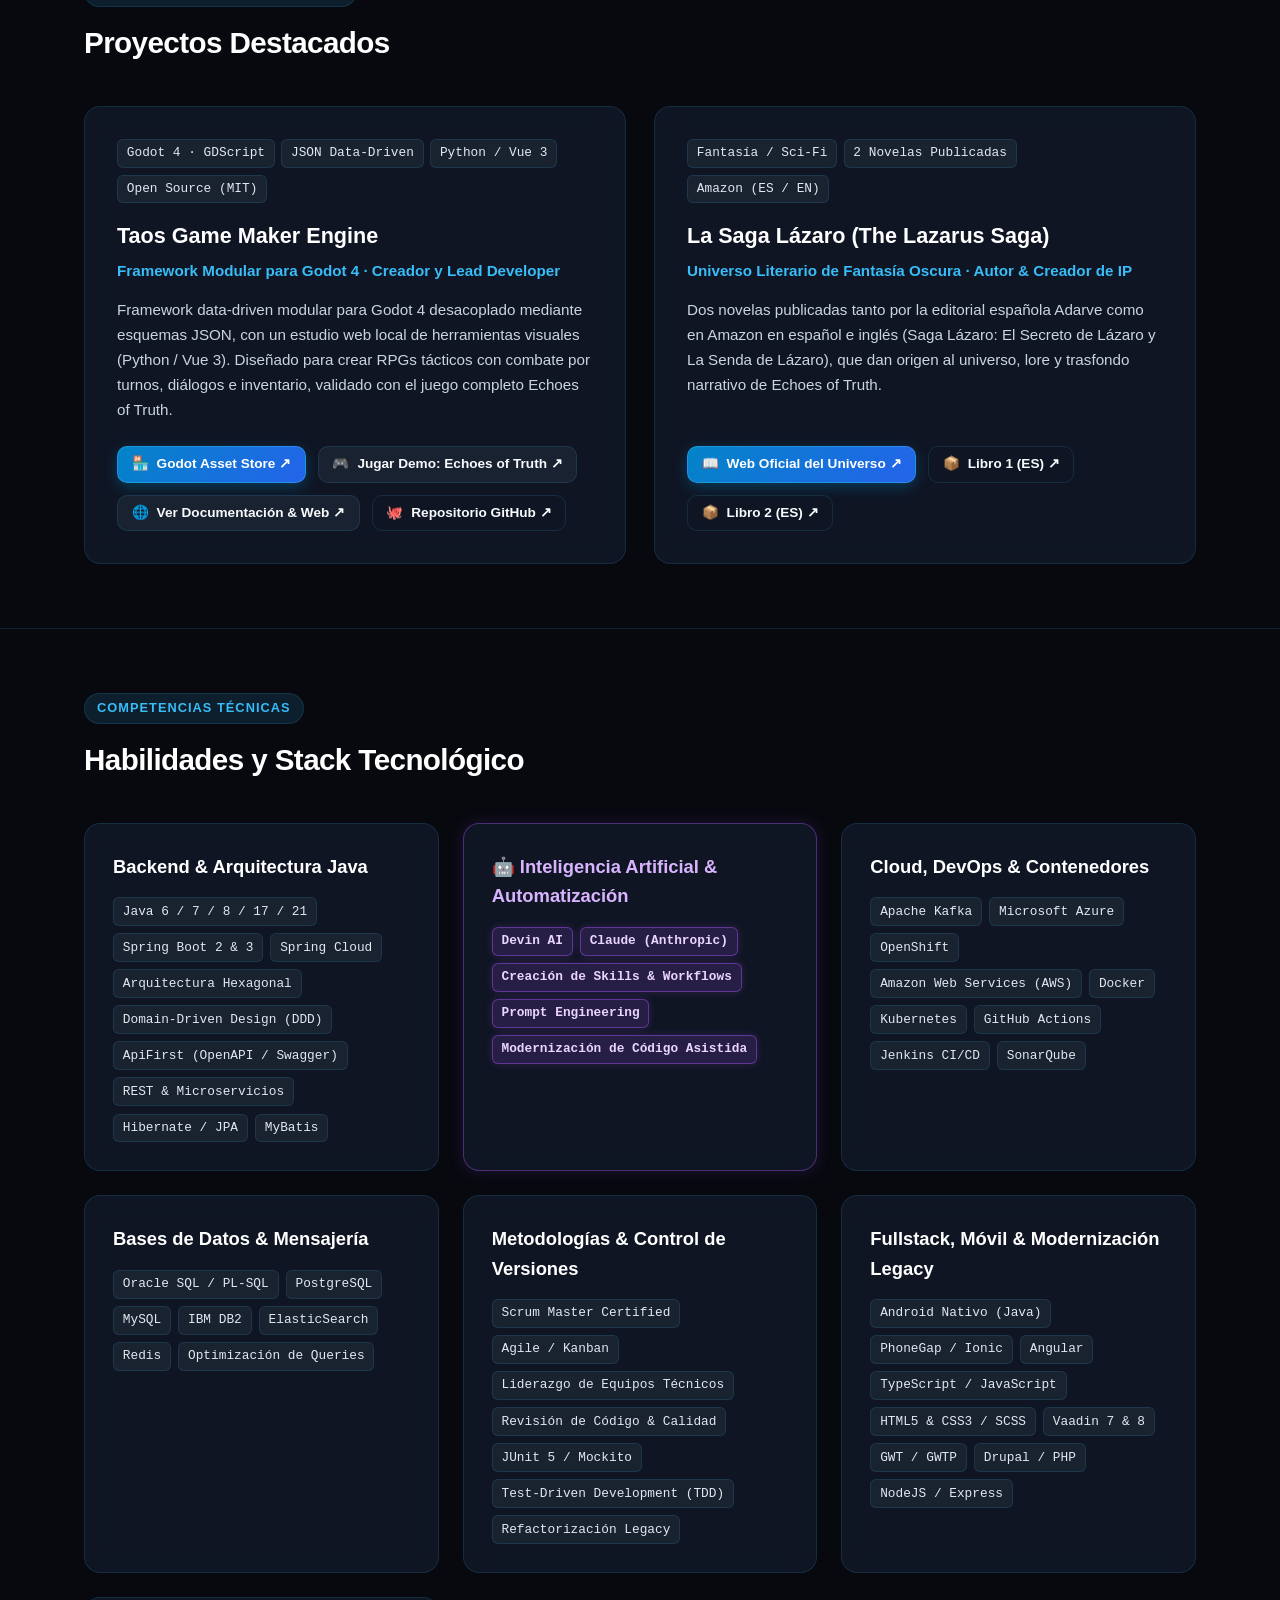
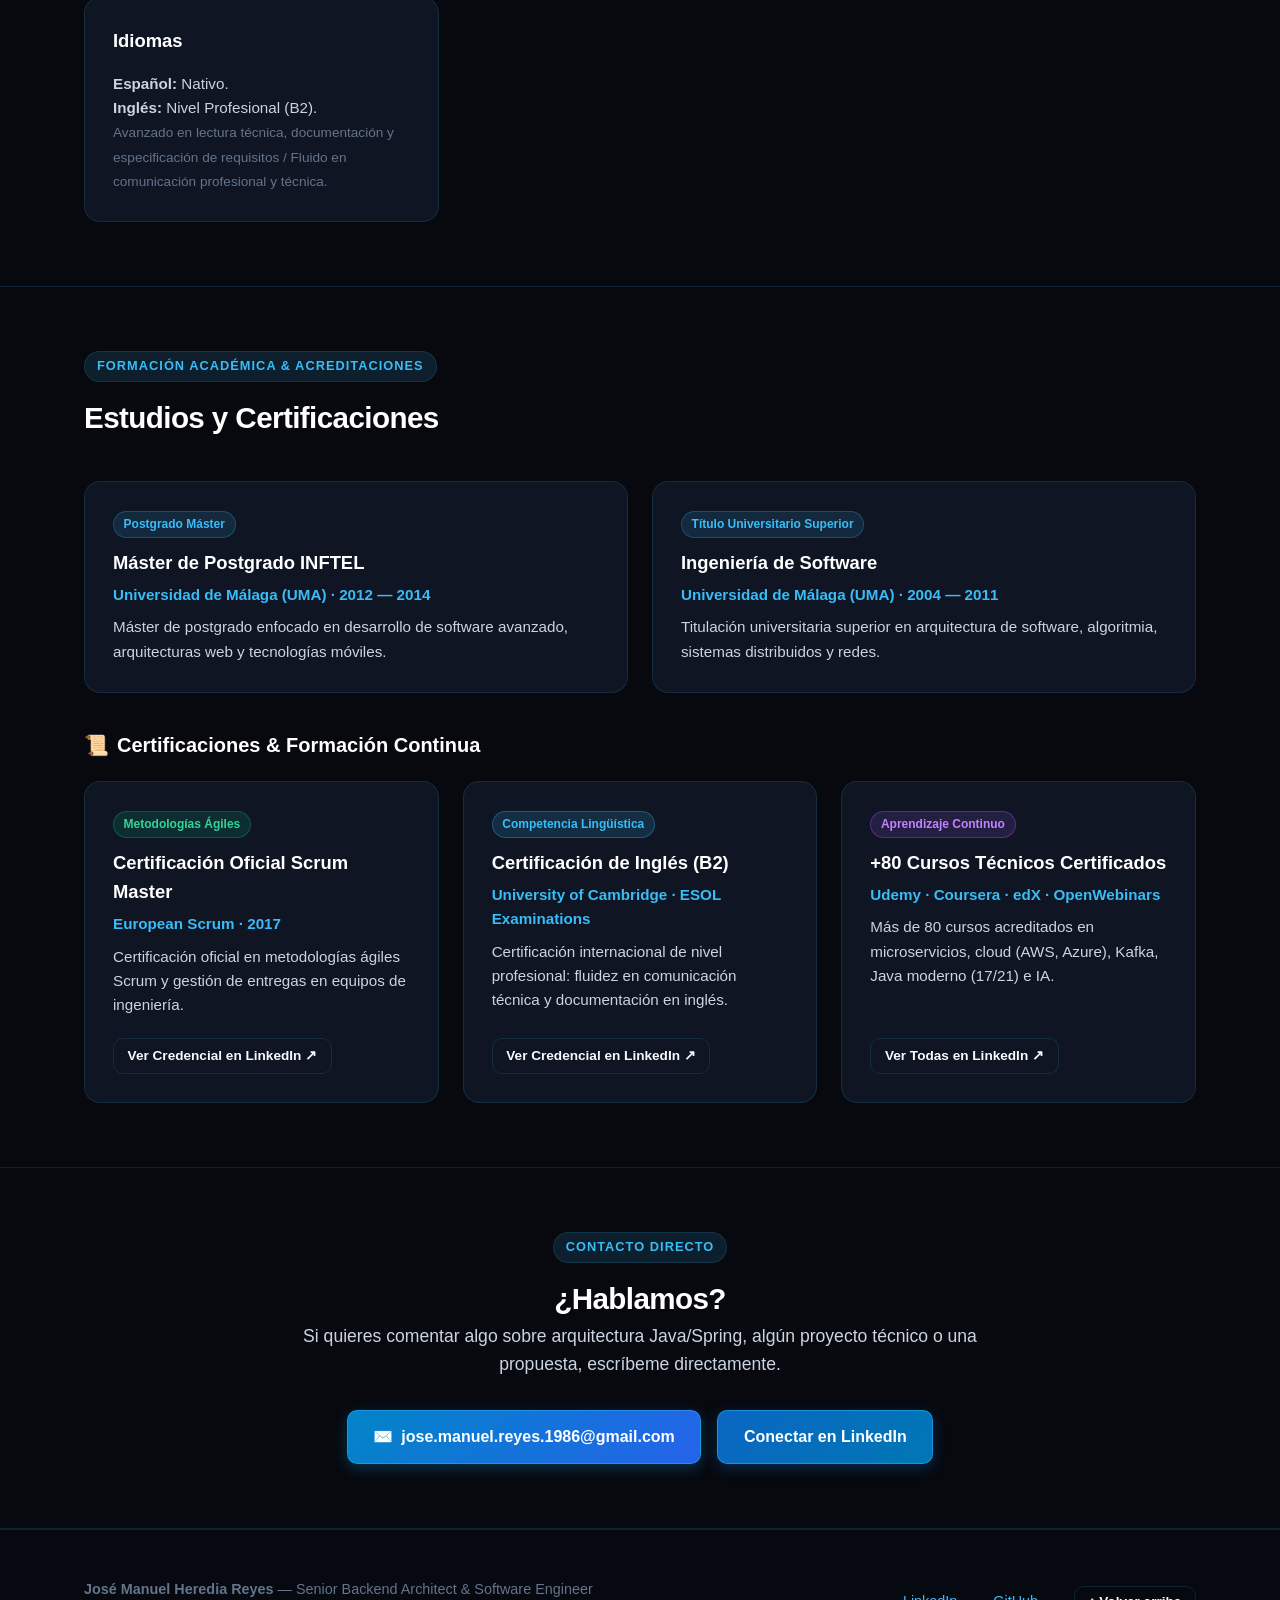
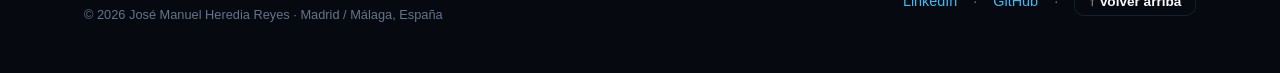
==== commit 92af0603: "fix: update all legacy Google Sites links to new official GitHub Pages portal" ====
--- a/index.html
+++ b/index.html
@@ -458,7 +458,7 @@
               </p>
             </div>
             <div style="margin-top: 1.5rem; display: flex; gap: 0.75rem; flex-wrap: wrap;" id="lazarus-buttons-container">
-              <a href="https://sites.google.com/view/sagalazaro" target="_blank" rel="noopener" class="btn btn-primary btn-sm" id="lazarus-web-btn">
+              <a href="https://josemhr.github.io/SagaLazaro/" target="_blank" rel="noopener" class="btn btn-primary btn-sm" id="lazarus-web-btn">
                 <span>📖</span> Web Oficial del Universo ↗
               </a>
               <a href="https://www.amazon.es/dp/B0HLSQKMR1" target="_blank" rel="noopener" class="btn btn-outline btn-sm" id="lazarus-amz-1-btn">
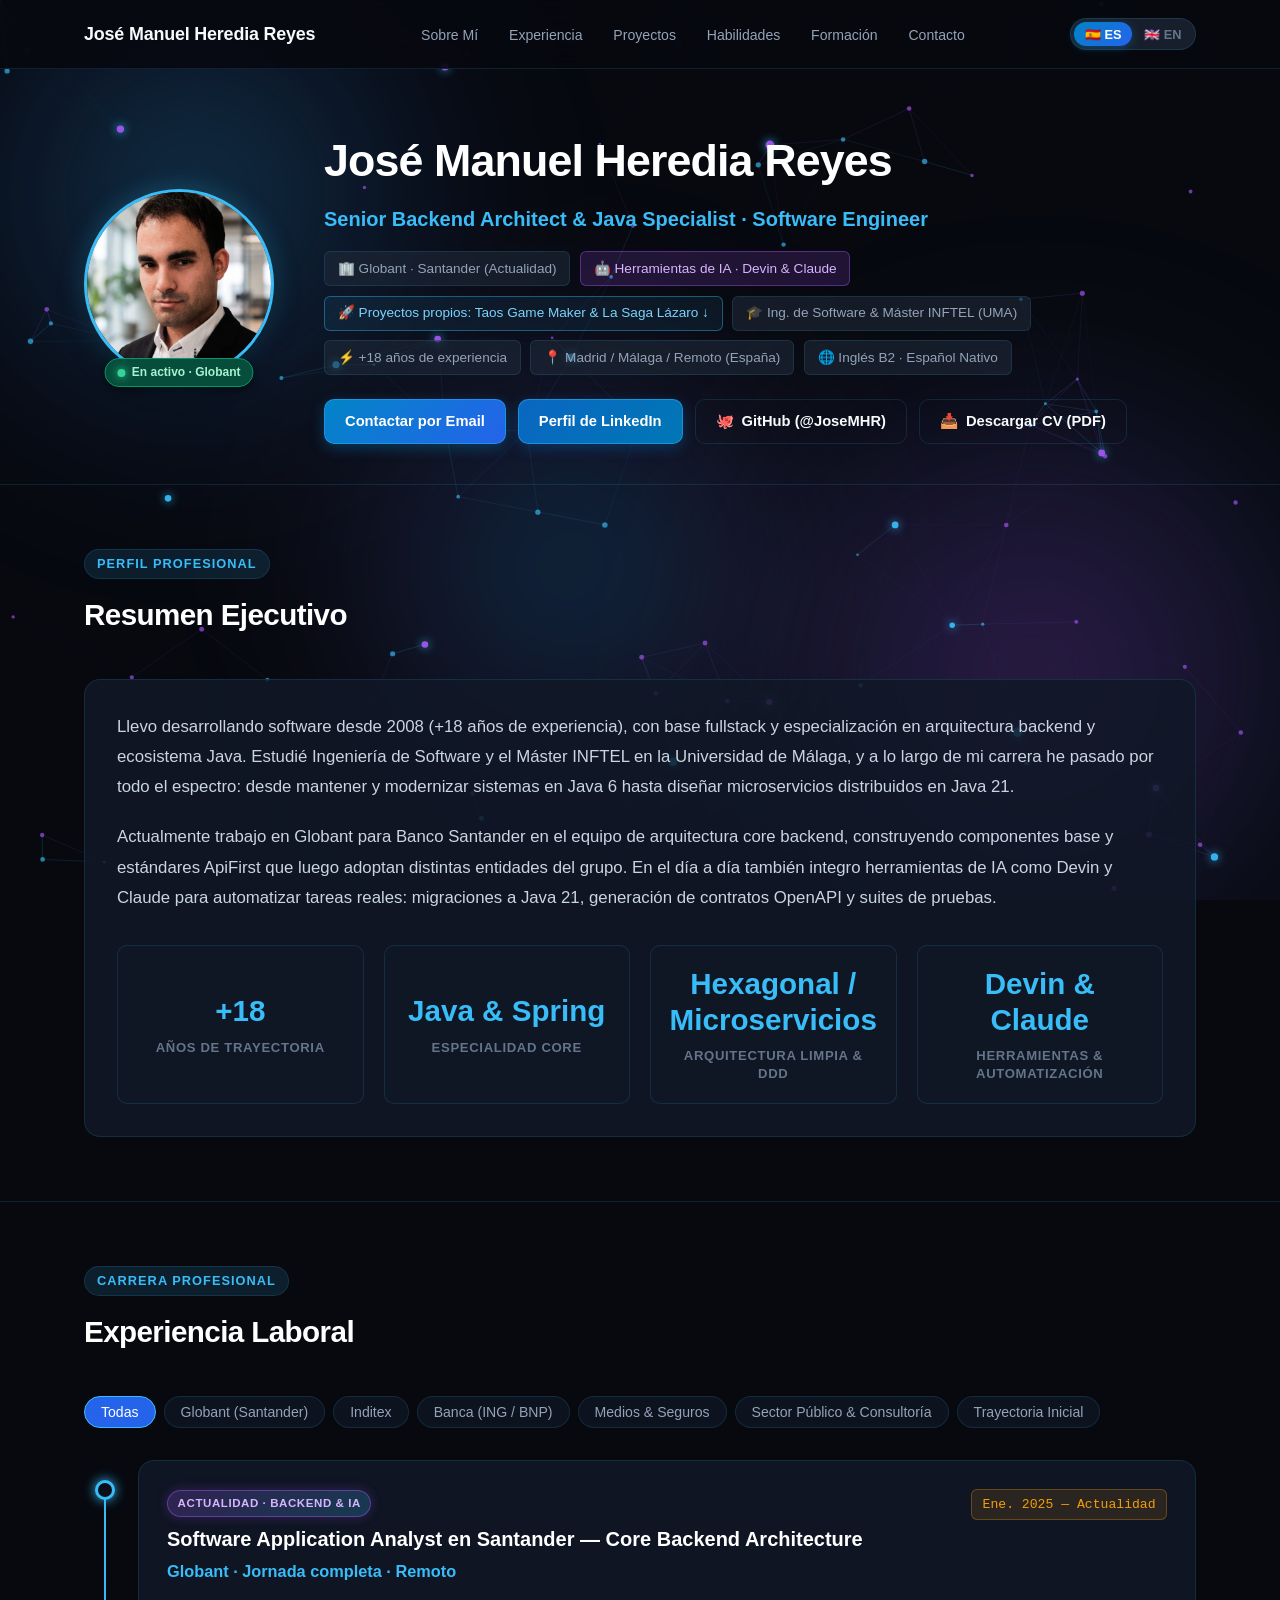
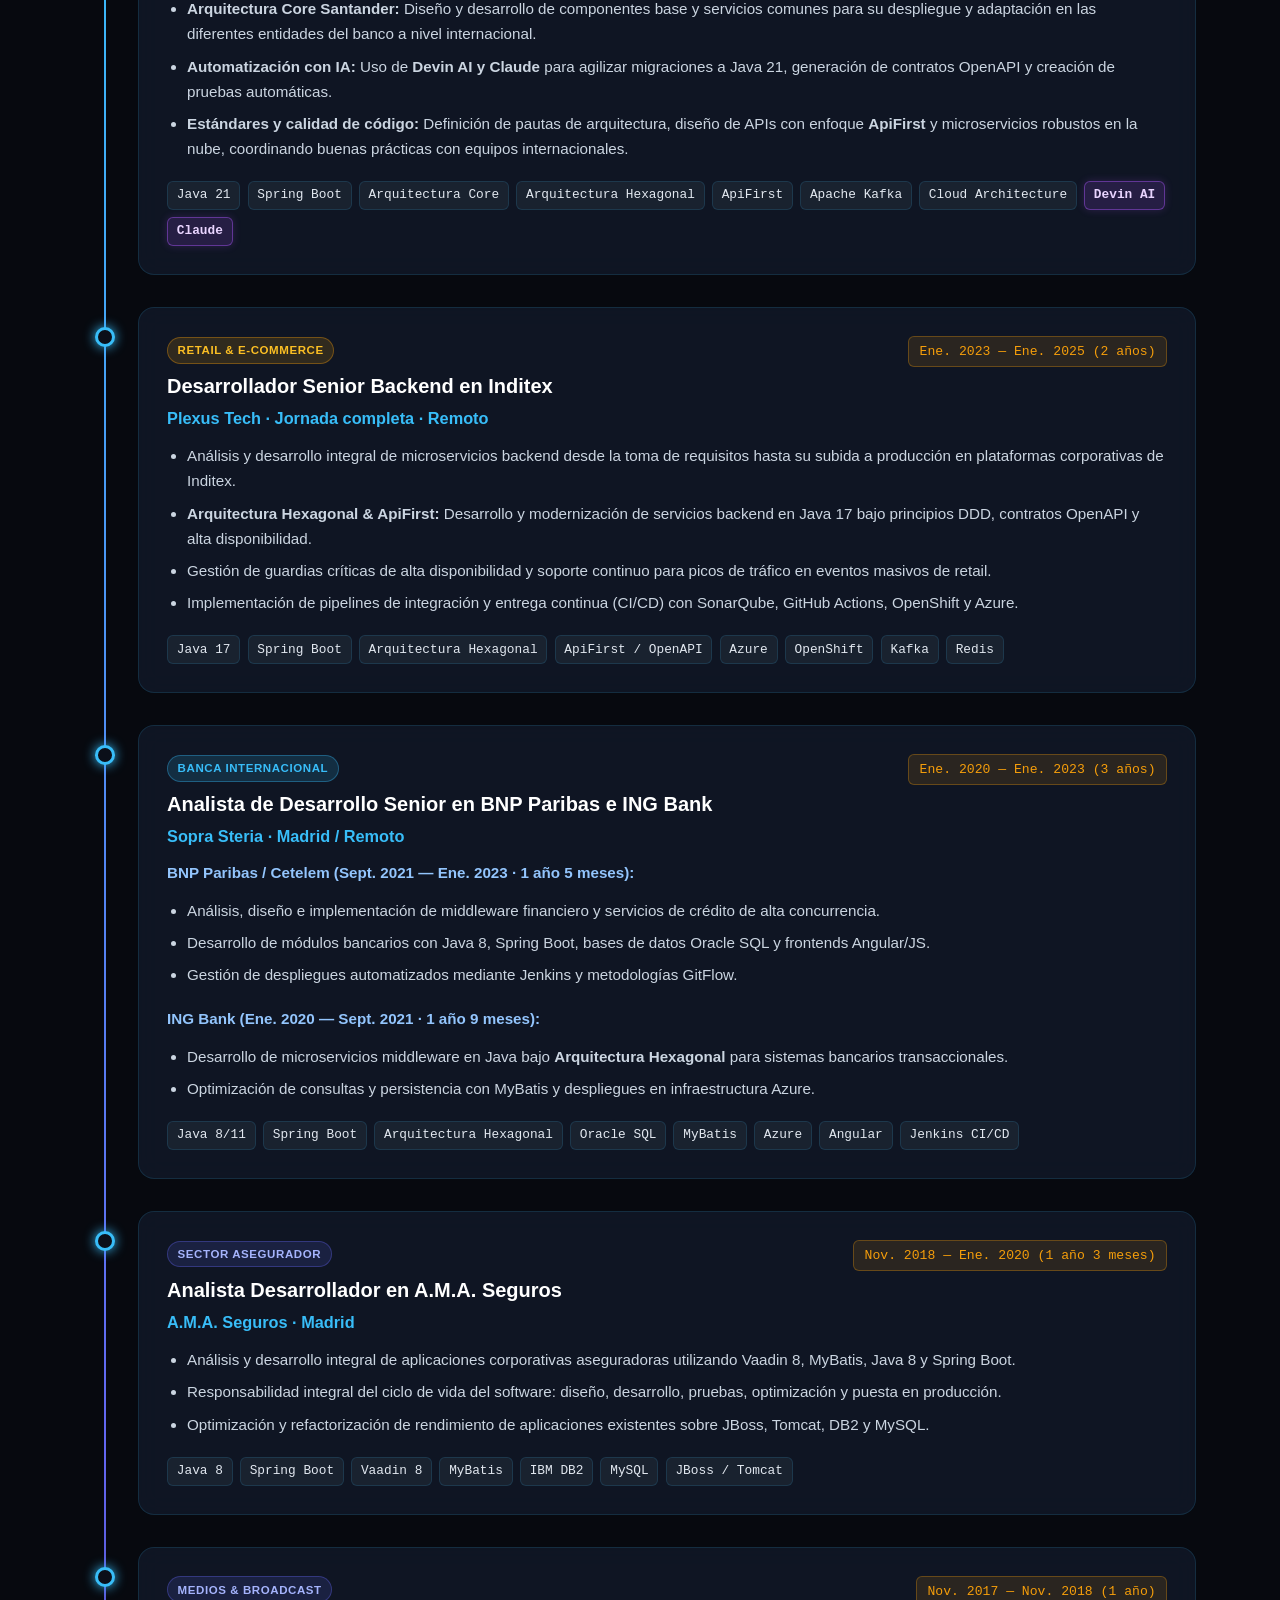
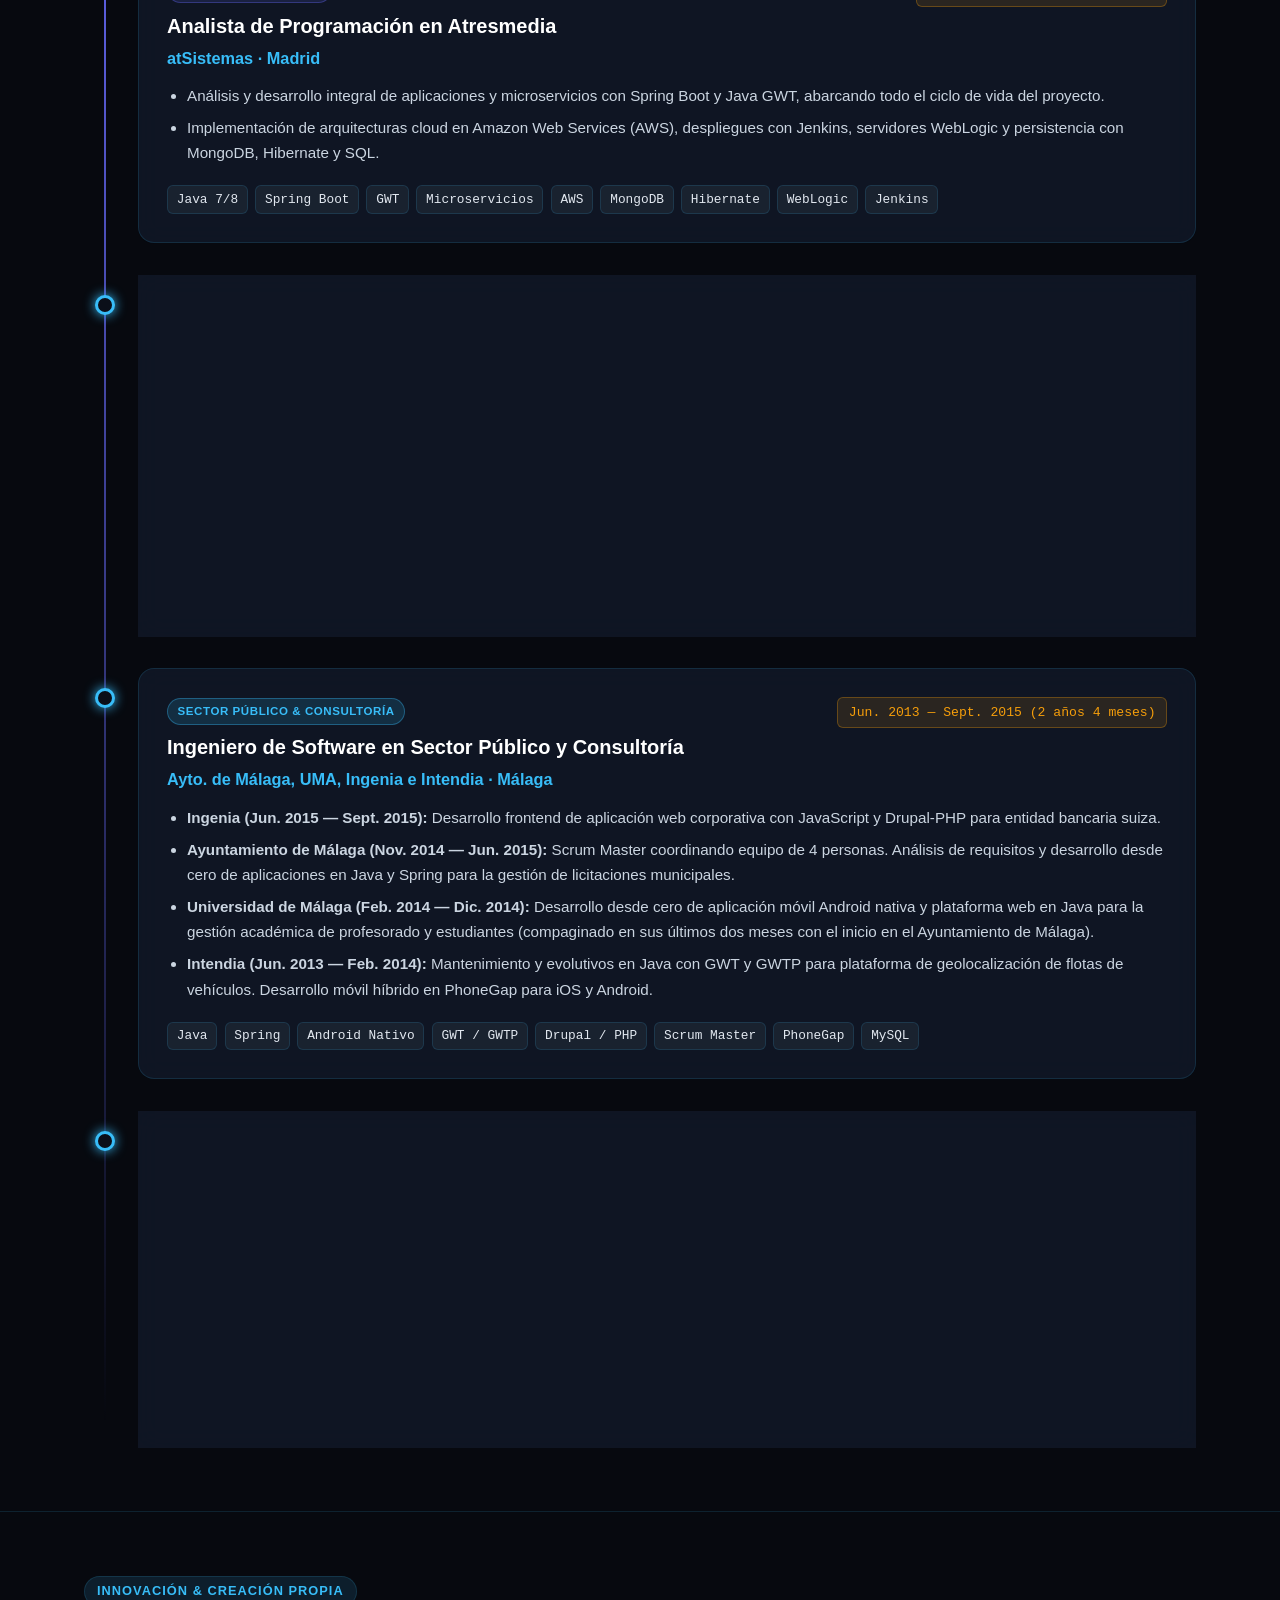
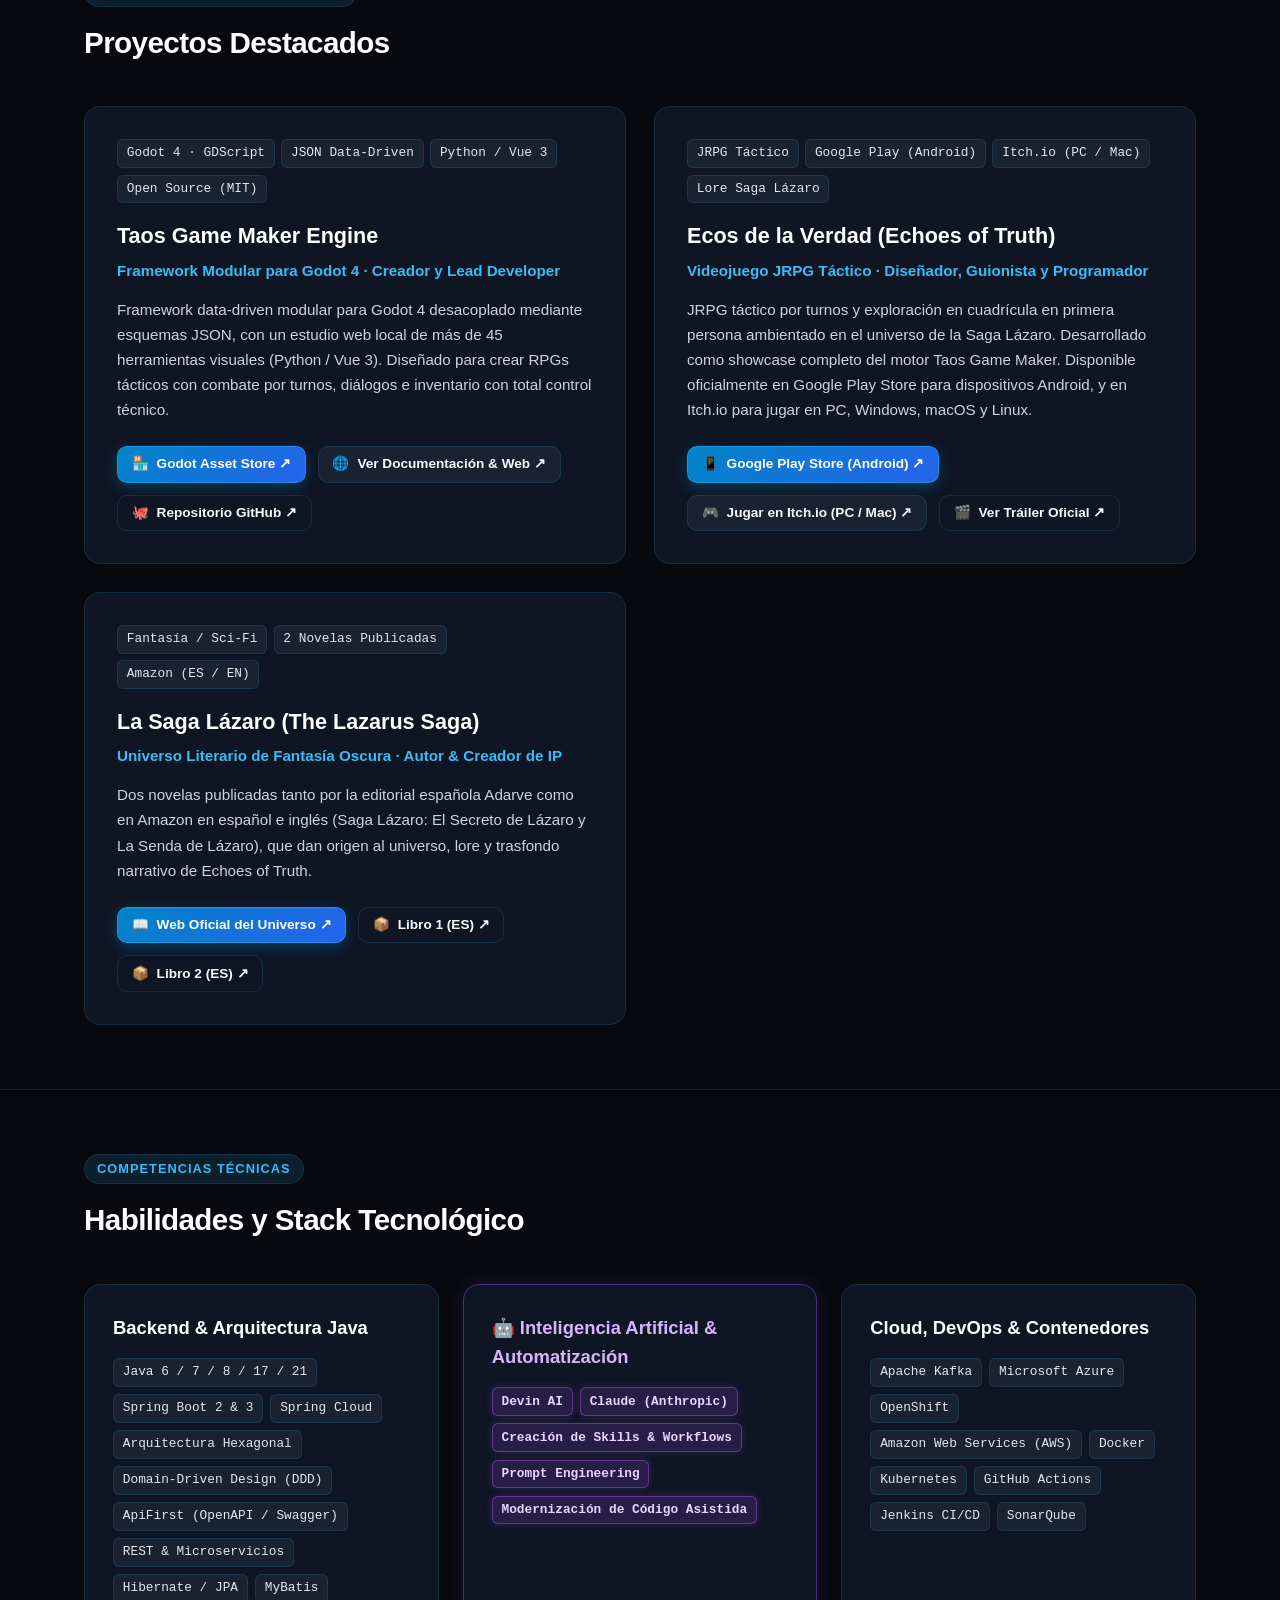
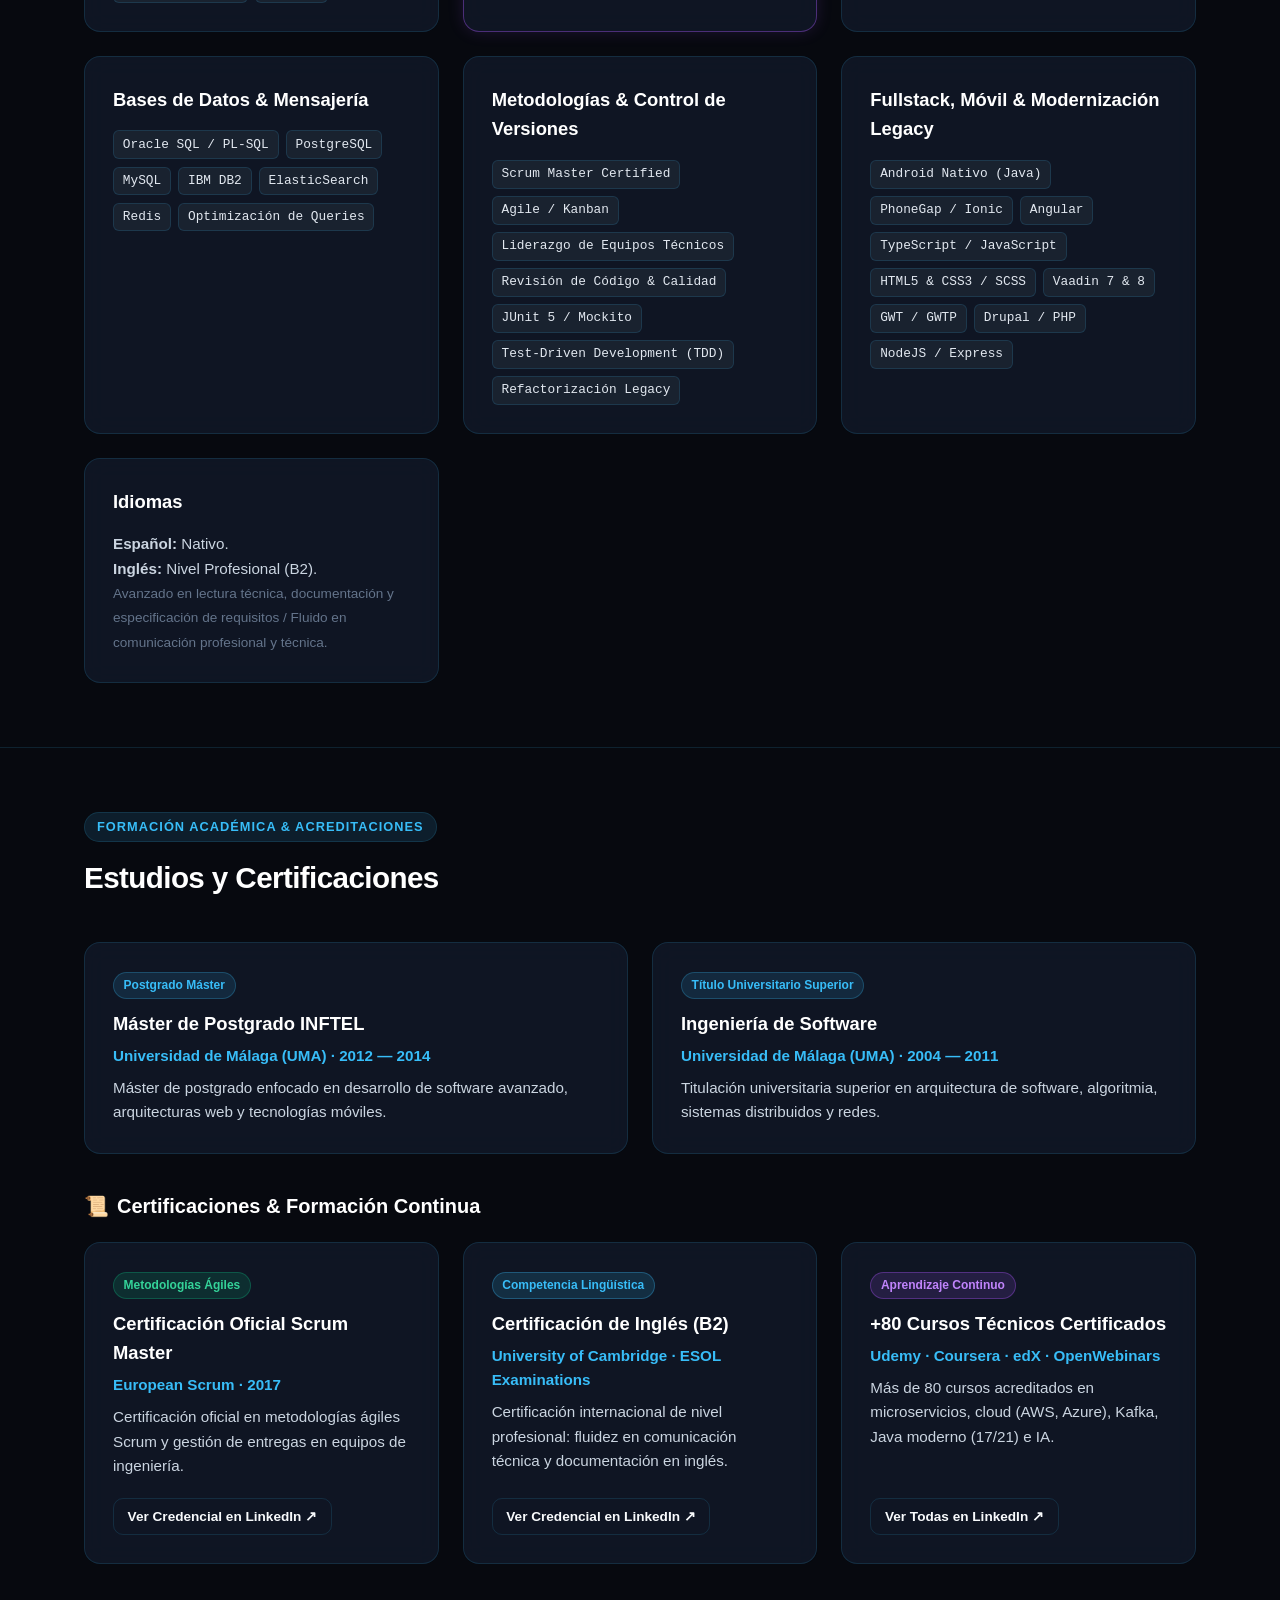
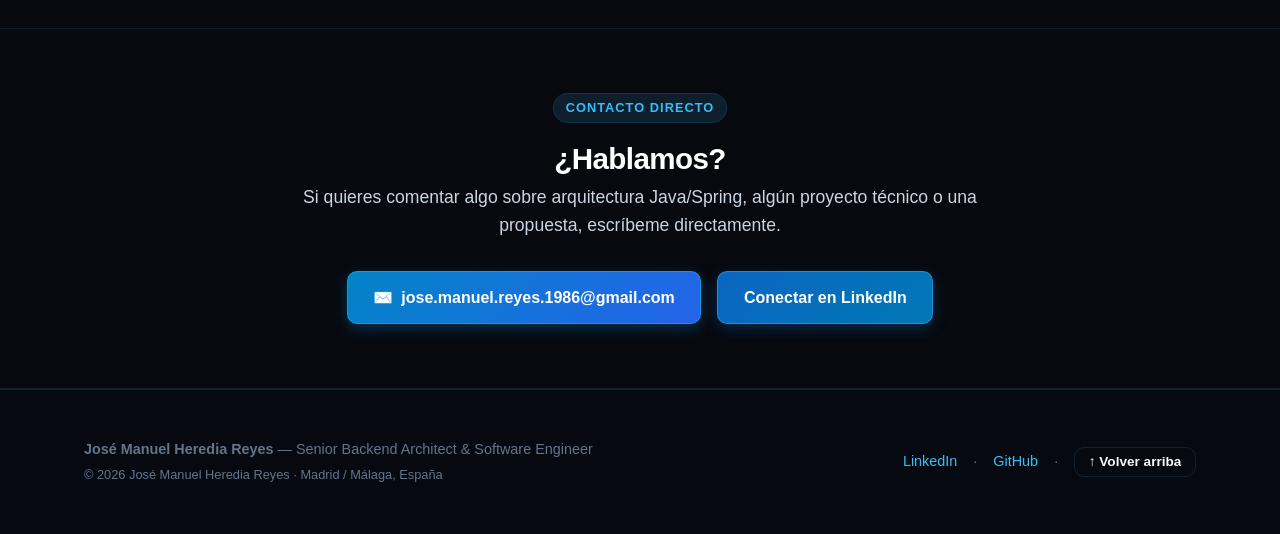
==== commit e250b60e: "feat: separate portfolio into 3 pillars (TGM engine, Echoes of Truth game on Google Play/Itch, and L" ====
--- a/index.html
+++ b/index.html
@@ -412,7 +412,7 @@
         </div>
 
         <div class="projects-grid">
-          <!-- TaosGameMaker -->
+          <!-- TaosGameMaker Engine -->
           <div class="project-card">
             <div>
               <div class="project-tags">
@@ -424,21 +424,46 @@
               <h3 class="project-title" id="tgm-title">Taos Game Maker Engine</h3>
               <div class="project-subtitle" id="tgm-sub">Framework Modular para Godot 4 · Creador y Lead Developer</div>
               <p class="project-desc" id="tgm-desc">
-                Framework data-driven modular para Godot 4 desacoplado mediante esquemas JSON, con un estudio web local de herramientas visuales (Python / Vue 3). Diseñado para crear RPGs tácticos con combate por turnos, diálogos e inventario, validado con el juego completo Echoes of Truth.
+                Framework data-driven modular para Godot 4 desacoplado mediante esquemas JSON, con un estudio web local de más de 45 herramientas visuales (Python / Vue 3). Diseñado para crear RPGs tácticos con combate por turnos, diálogos e inventario con total control técnico.
               </p>
             </div>
             <div style="margin-top: 1.5rem; display: flex; gap: 0.75rem; flex-wrap: wrap;">
               <a href="https://store.godotengine.org/asset/taos/taos-game-maker/" target="_blank" rel="noopener" class="btn btn-primary btn-sm" id="tgm-store-btn">
                 <span>🏪</span> Godot Asset Store ↗
               </a>
-              <a href="https://taosworld.itch.io/echoesoftruth" target="_blank" rel="noopener" class="btn btn-secondary btn-sm" id="tgm-demo-btn">
-                <span>🎮</span> Jugar Demo: Echoes of Truth ↗
-              </a>
               <a href="https://josemhr.github.io/TaosGameMaker/" target="_blank" rel="noopener" class="btn btn-secondary btn-sm" id="tgm-doc-btn">
                 <span>🌐</span> Ver Documentación & Web ↗
               </a>
               <a href="https://github.com/JoseMHR/TaosGameMaker" target="_blank" rel="noopener" class="btn btn-outline btn-sm" id="tgm-gh-btn">
                 <span>🐙</span> Repositorio GitHub ↗
+              </a>
+            </div>
+          </div>
+
+          <!-- Ecos de la Verdad (Videojuego) -->
+          <div class="project-card">
+            <div>
+              <div class="project-tags">
+                <span class="tech-tag">JRPG Táctico</span>
+                <span class="tech-tag">Google Play (Android)</span>
+                <span class="tech-tag">Itch.io (PC / Mac)</span>
+                <span class="tech-tag">Lore Saga Lázaro</span>
+              </div>
+              <h3 class="project-title" id="game-title">Ecos de la Verdad (Echoes of Truth)</h3>
+              <div class="project-subtitle" id="game-sub">Videojuego JRPG Táctico · Diseñador, Guionista y Programador</div>
+              <p class="project-desc" id="game-desc">
+                JRPG táctico por turnos y exploración en cuadrícula en primera persona ambientado en el universo de la Saga Lázaro. Desarrollado como showcase completo del motor Taos Game Maker. Disponible oficialmente en Google Play Store para dispositivos Android, y en Itch.io para jugar en PC, Windows, macOS y Linux.
+              </p>
+            </div>
+            <div style="margin-top: 1.5rem; display: flex; gap: 0.75rem; flex-wrap: wrap;">
+              <a href="https://play.google.com/store/apps/details?id=com.taosworld.ecosdelaverdad" target="_blank" rel="noopener" class="btn btn-primary btn-sm" id="game-playstore-btn">
+                <span>📱</span> Google Play Store (Android) ↗
+              </a>
+              <a href="https://taosworld.itch.io/echoesoftruth" target="_blank" rel="noopener" class="btn btn-secondary btn-sm" id="game-itch-btn">
+                <span>🎮</span> Jugar en Itch.io (PC / Mac) ↗
+              </a>
+              <a href="https://www.youtube.com/watch?v=xNsCNHatSUI" target="_blank" rel="noopener" class="btn btn-outline btn-sm" id="game-trailer-btn">
+                <span>🎬</span> Ver Tráiler Oficial ↗
               </a>
             </div>
           </div>
